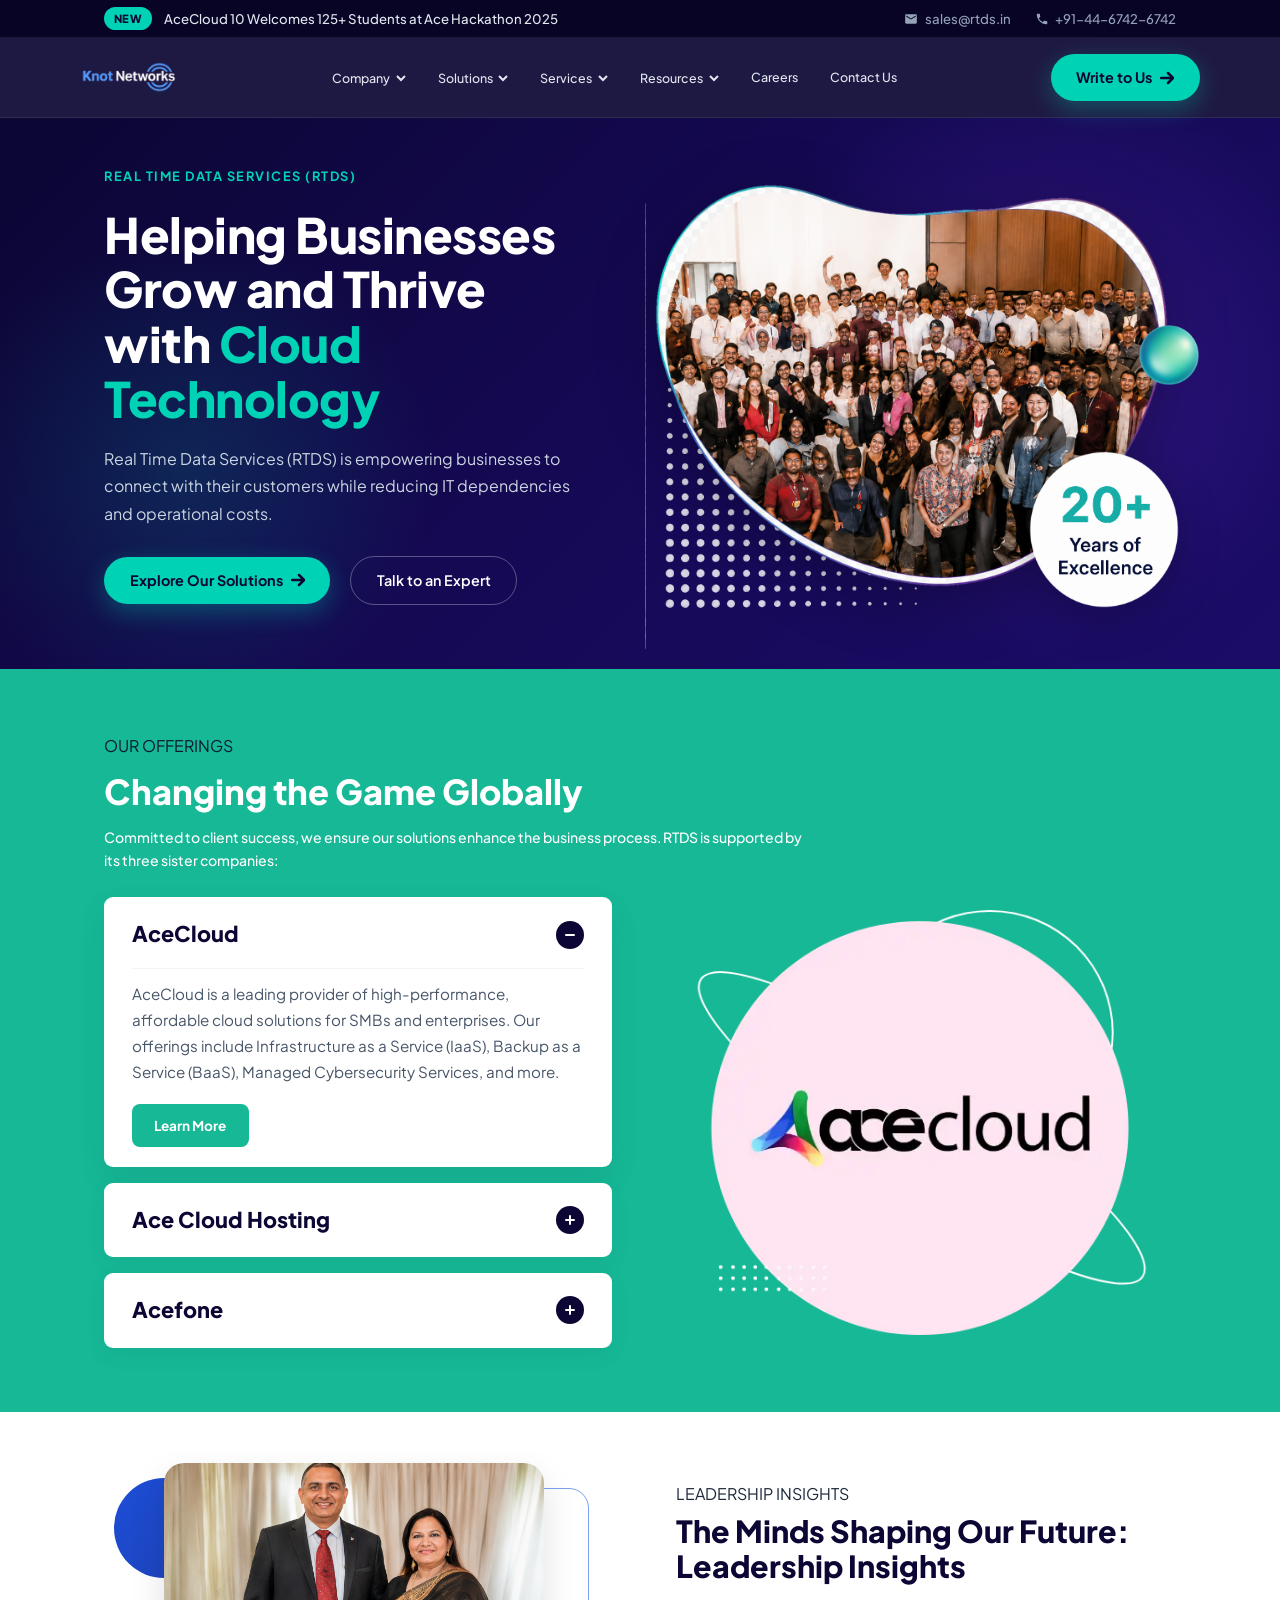
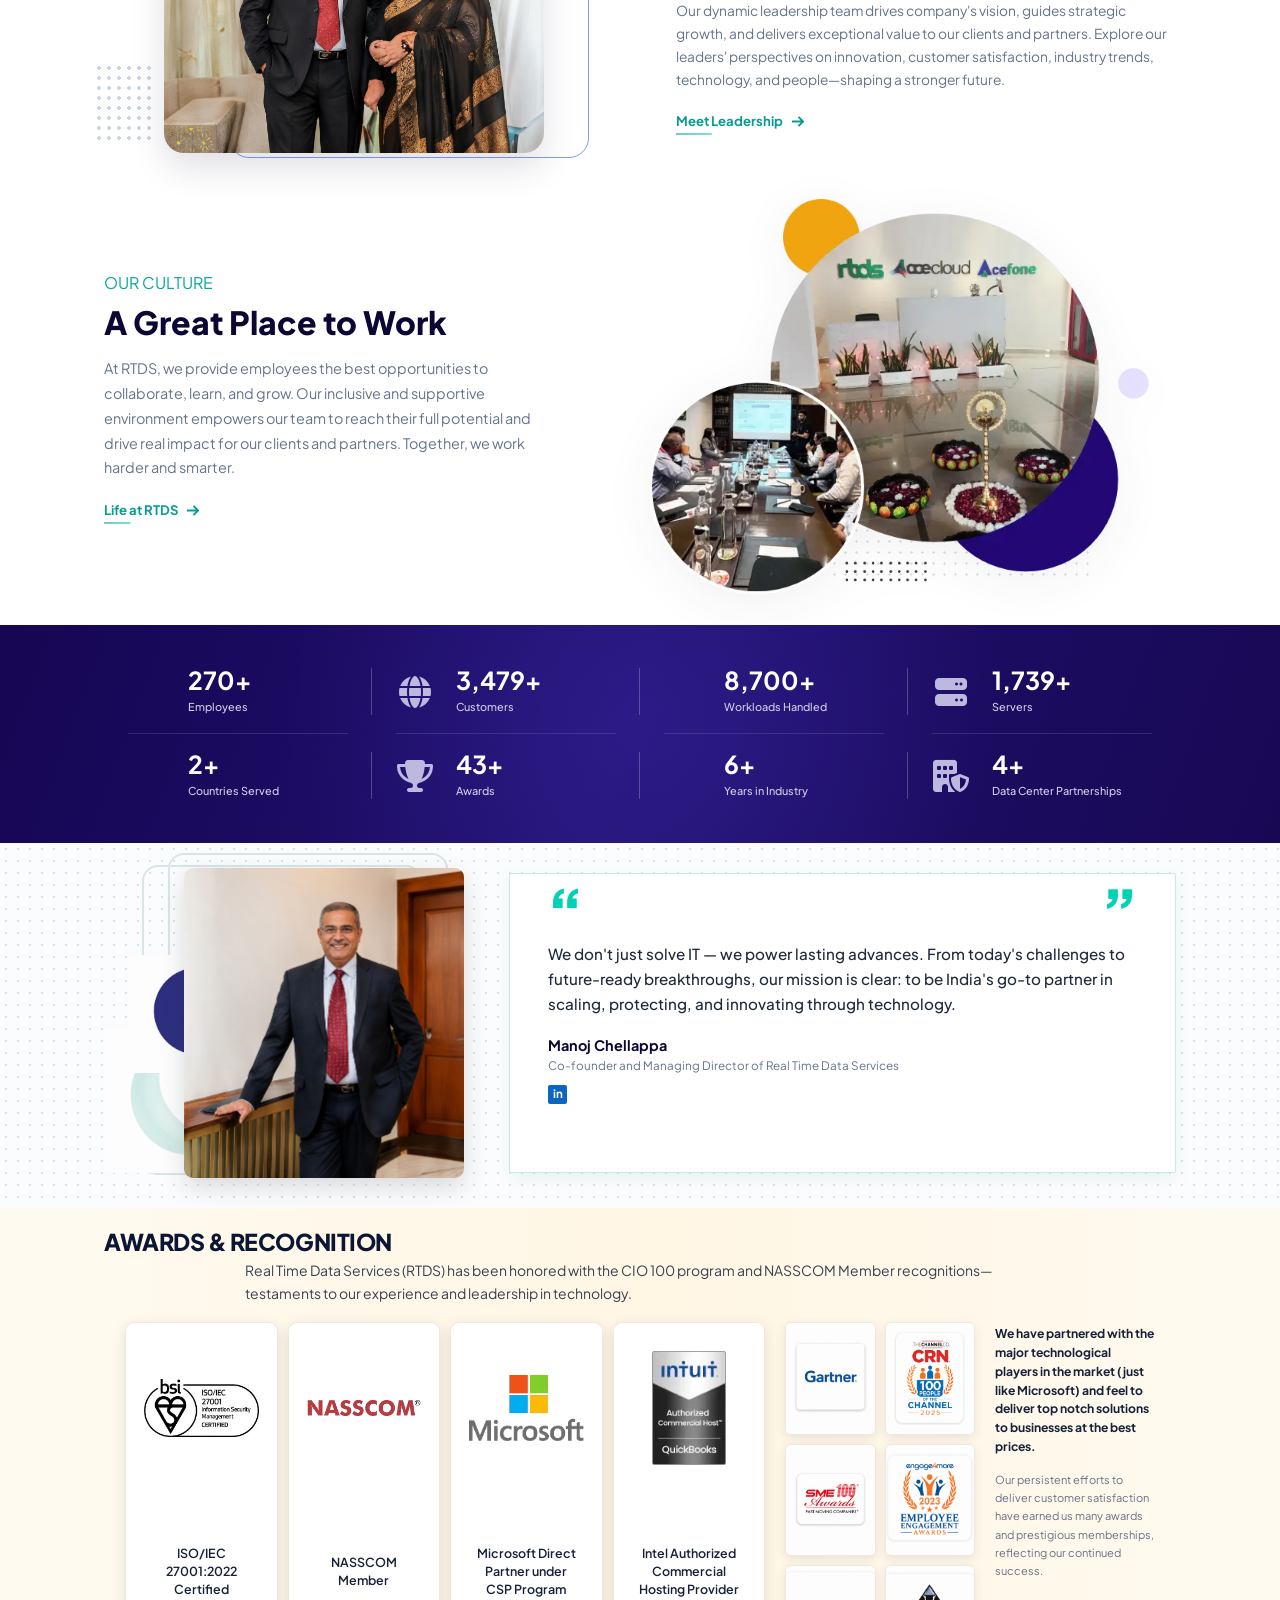
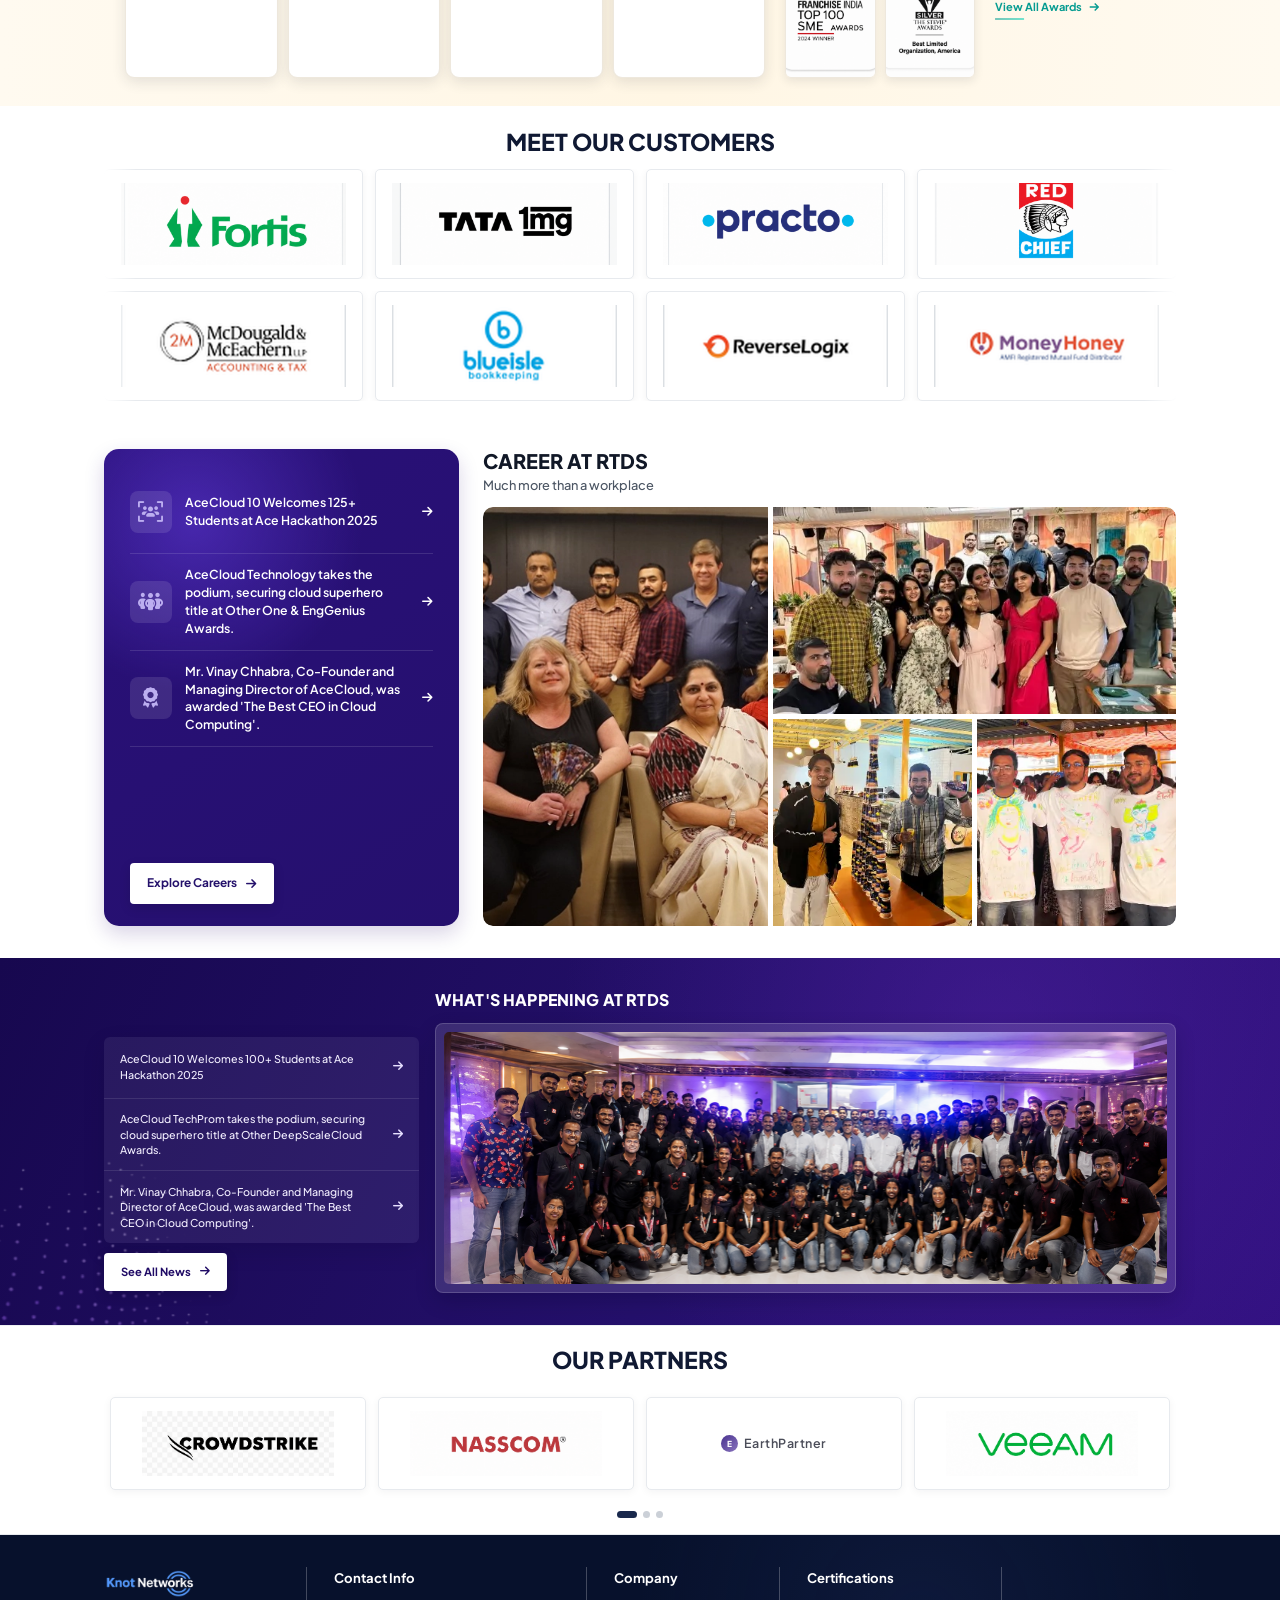
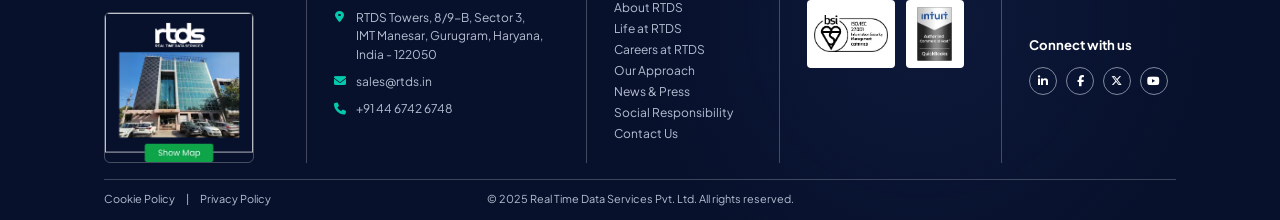
==== index.html @ 56984a6c "changes" ====
<!DOCTYPE html>
<html lang="en">

<head>
  <meta charset="UTF-8">
  <meta name="viewport" content="width=device-width, initial-scale=1.0">
  <title>Real Time Data Services (RTDS) - Cloud Solutions & Data Center Services</title>
  <meta name="description"
    content="Real Time Data Services (RTDS) is empowering businesses to connect with their customers while reducing IT dependencies and operational costs.">
  <link rel="stylesheet" href="https://cdnjs.cloudflare.com/ajax/libs/font-awesome/6.7.2/css/all.min.css">
  <link rel="stylesheet" href="https://cdn-uicons.flaticon.com/3.0.0/uicons-regular-rounded/css/uicons-regular-rounded.css">
  <link rel="stylesheet" href="assets/css/style.css">
  <link rel="preconnect" href="https://fonts.googleapis.com">
  <link rel="preconnect" href="https://fonts.gstatic.com" crossorigin>
</head>

<body>

  <!-- ==========================================
       1. ANNOUNCEMENT TOP BAR
       ========================================== -->
  <div class="top-bar">
    <div class="container top-bar-inner">
      <div class="announcement-left">
        <span class="badge-new">NEW</span>
        <span class="announcement-text">AceCloud 10 Welcomes 125+ Students at Ace Hackathon 2025</span>
      </div>
      <div class="top-bar-contact">
        <a href="mailto:sales@rtds.in" class="contact-link">
          <svg viewBox="0 0 24 24">
            <path
              d="M20 4H4c-1.1 0-1.99.9-1.99 2L2 18c0 1.1.9 2 2 2h16c1.1 0 2-.9 2-2V6c0-1.1-.9-2-2-2zm0 4l-8 5-8-5V6l8 5 8-5v2z" />
          </svg>
          sales@rtds.in
        </a>
        <a href="tel:+914467426742" class="contact-link">
          <svg viewBox="0 0 24 24">
            <path
              d="M6.62 10.79c1.44 2.83 3.76 5.14 6.59 6.59l2.2-2.2c.27-.27.67-.36 1.02-.24 1.12.37 2.33.57 3.57.57.55 0 1 .45 1 1V20c0 .55-.45 1-1 1-9.39 0-17-7.61-17-17 0-.55.45-1 1-1h3.5c.55 0 1 .45 1 1 0 1.25.2 2.45.57 3.57.11.35.03.74-.25 1.02l-2.2 2.2z" />
          </svg>
          +91-44-6742-6742
        </a>
      </div>
    </div>
  </div>

  <!-- ==========================================
       2. MAIN HEADER & NAVIGATION
       ========================================== -->
  <header class="main-header">
    <div class="container navbar">
      <a href="#" class="brand-logo">
        <img src="assets/img/logo.webp" alt="Knot Networks Logo" width="180">
      </a>

      <nav class="nav-menu" id="navMenu">
        <div class="nav-item has-dropdown">
          <button class="nav-link dropdown-trigger" type="button" aria-expanded="false">
            Company <svg class="chevron-icon" viewBox="0 0 10 6"><path d="M1 1l4 4 4-4" /></svg>
          </button>
          <div class="nav-dropdown">
            <a href="#company"><i class="fa-regular fa-building"></i><span><b>About RTDS</b><small>Our story, vision and global presence</small></span></a>
            <a href="#company"><i class="fa-solid fa-user-group"></i><span><b>Leadership</b><small>Meet the minds shaping our future</small></span></a>
            <a href="#careers"><i class="fa-solid fa-briefcase"></i><span><b>Life &amp; Careers</b><small>Grow with our people-first culture</small></span></a>
          </div>
        </div>
        <div class="nav-item has-dropdown">
          <button class="nav-link dropdown-trigger" type="button" aria-expanded="false">
            Solutions <svg class="chevron-icon" viewBox="0 0 10 6"><path d="M1 1l4 4 4-4" /></svg>
          </button>
          <div class="nav-dropdown">
            <a href="#solutions"><i class="fa-solid fa-cloud"></i><span><b>AceCloud</b><small>Secure, scalable cloud infrastructure</small></span></a>
            <a href="#solutions"><i class="fa-solid fa-server"></i><span><b>Ace Cloud Hosting</b><small>Managed application and desktop hosting</small></span></a>
            <a href="#solutions"><i class="fa-solid fa-phone-volume"></i><span><b>Acefone</b><small>Modern cloud communication solutions</small></span></a>
          </div>
        </div>
        <div class="nav-item has-dropdown">
          <button class="nav-link dropdown-trigger" type="button" aria-expanded="false">
            Services <svg class="chevron-icon" viewBox="0 0 10 6"><path d="M1 1l4 4 4-4" /></svg>
          </button>
          <div class="nav-dropdown">
            <a href="#solutions"><i class="fa-solid fa-database"></i><span><b>Data Center Services</b><small>Reliable infrastructure and operations</small></span></a>
            <a href="#solutions"><i class="fa-solid fa-shield-halved"></i><span><b>Cybersecurity</b><small>Protection for workloads and data</small></span></a>
            <a href="#solutions"><i class="fa-solid fa-headset"></i><span><b>Managed IT Services</b><small>Expert support for business continuity</small></span></a>
          </div>
        </div>
        <div class="nav-item has-dropdown">
          <button class="nav-link dropdown-trigger" type="button" aria-expanded="false">
            Resources <svg class="chevron-icon" viewBox="0 0 10 6"><path d="M1 1l4 4 4-4" /></svg>
          </button>
          <div class="nav-dropdown">
            <a href="#resources"><i class="fa-regular fa-newspaper"></i><span><b>News &amp; Insights</b><small>Latest company and industry updates</small></span></a>
            <a href="#resources"><i class="fa-regular fa-file-lines"></i><span><b>Case Studies</b><small>Real customer transformation stories</small></span></a>
            <a href="#resources"><i class="fa-solid fa-award"></i><span><b>Awards</b><small>Our recognitions and achievements</small></span></a>
          </div>
        </div>
        <a href="#careers" class="nav-link">Careers</a>
        <a href="#contact" class="nav-link">Contact Us</a>
      </nav>

      <div class="nav-actions">
        <a href="#contact" class="btn-primary">
          Write to Us
          <svg class="btn-arrow" viewBox="0 0 14 14">
            <path d="M1 7h12M8 2l5 5-5 5" />
          </svg>
        </a>
      </div>

      <div class="mobile-toggle" id="mobileToggle">
        <span></span>
        <span></span>
        <span></span>
      </div>
    </div>
  </header>

  <!-- ==========================================
       3. HERO SECTION
       ========================================== -->
  <section class="hero-section">
    <div class="container hero-grid">
      <div class="hero-content">
        <span class="hero-tag">REAL TIME DATA SERVICES (RTDS)</span>
        <h1 class="hero-title">Helping Businesses Grow and Thrive with <span>Cloud Technology</span></h1>
        <p class="hero-description">
          Real Time Data Services (RTDS) is empowering businesses to connect with their customers while reducing IT
          dependencies and operational costs.
        </p>
        <div class="hero-actions">
          <a href="#solutions" class="btn-primary">
            Explore Our Solutions
            <svg class="btn-arrow" viewBox="0 0 14 14">
              <path d="M1 7h12M8 2l5 5-5 5" />
            </svg>
          </a>
          <a href="#contact" class="btn-outline">Talk to an Expert</a>
        </div>
      </div>

      <div class="hero-visual-wrapper">
        <div class="hero-image-container">
          <img src="assets/img/hero-section/background-shape.png" alt="Background Shape" class="hero-bg-shape">
          <img src="assets/img/hero-section/happy-people.png" alt="RTDS Team" class="hero-people-img">
          <img src="assets/img/hero-section/twenty-years.png" alt="20+ Years of Excellence" class="hero-badge-img">
          <img src="assets/img/hero-section/blue-dot.png" alt="Glowing Sphere" class="hero-dot-img">
        </div>
      </div>
    </div>
  </section>

  <!-- ==========================================
       4. OUR OFFERINGS SECTION (CHANGING THE GAME GLOBALLY)
       ========================================== -->
  <section class="offerings-section" id="solutions">
    <div class="container">
      <div class="section-header-center">
        <span class="section-subtitle offerings-kicker">OUR OFFERINGS</span>
        <h2 class="section-title-light">Changing the Game Globally</h2>
        <p class="section-desc-light">
          Committed to client success, we ensure our solutions enhance the business process. RTDS is supported by its
          three sister companies:
        </p>
      </div>

      <div class="offerings-grid">
        <!-- Accordion Controls -->
        <div class="accordion-list">
          <!-- Item 1: AceCloud -->
          <div class="accordion-card active" data-img="assets/img/chaning/acecloud-logo.webp">
            <div class="accordion-header">
              <h3 class="accordion-title">AceCloud</h3>
              <div class="accordion-toggle-btn"></div>
            </div>
            <div class="accordion-body">
              <p>
                AceCloud is a leading provider of high-performance, affordable cloud solutions for SMBs and enterprises.
                Our offerings include Infrastructure as a Service (IaaS), Backup as a Service (BaaS), Managed
                Cybersecurity Services, and more.
              </p>
              <a href="#" class="btn-learn-more">Learn More</a>
            </div>
          </div>

          <!-- Item 2: Ace Cloud Hosting -->
          <div class="accordion-card" data-img="assets/img/chaning/ace-cloud-hosting-logo.png">
            <div class="accordion-header">
              <h3 class="accordion-title">Ace Cloud Hosting</h3>
              <div class="accordion-toggle-btn"></div>
            </div>
            <div class="accordion-body">
              <p>
                Comprehensive application hosting, QuickBooks desktop cloud solutions, and enterprise virtual desktop
                infrastructure for seamless remote workspace access anywhere.
              </p>
              <a href="#" class="btn-learn-more">Learn More</a>
            </div>
          </div>

          <!-- Item 3: Acefone -->
          <div class="accordion-card" data-img="assets/img/chaning/acefone-logo.svg">
            <div class="accordion-header">
              <h3 class="accordion-title">Acefone</h3>
              <div class="accordion-toggle-btn"></div>
            </div>
            <div class="accordion-body">
              <p>
                Acefone is a premier provider of cloud telephony services worldwide, offering solutions like VoIP phone
                systems, toll-free numbers, and contact center solutions. With over 100 advanced features, Acefone's
                cloud telephony solutions enhance customer satisfaction and streamline business communications.
              </p>
              <a href="#" class="btn-learn-more">Learn More</a>
            </div>
          </div>
        </div>

        <!-- Right Visual Container with Changing Logo -->
        <div class="offerings-visual-wrapper">
          <div class="offerings-visual-circle">
            <img id="changingLogoImg" src="assets/img/chaning/acecloud-logo.webp" alt="Changing Offering Logo"
              class="active-tab-logo">
          </div>
        </div>
      </div>
    </div>
  </section>

  <!-- ==========================================
       5. LEADERSHIP & CULTURE SECTIONS
       ========================================== -->
  <section class="leadership-culture-section" id="company">
    <div class="container">
      <!-- Leadership Block -->
      <div class="flex-row-block">
        <div class="visual-frame">
          <div class="leadership-visual-frame">
            <div class="lead-dot-matrix"></div>
            <div class="lead-blue-bg"></div>
            <div class="lead-border-frame"></div>
            <img src="assets/img/leadership/01.png" alt="RTDS Leadership Team" class="leadership-main-img">
          </div>
        </div>
        <div class="block-text">
          <span class="section-subtitle">LEADERSHIP INSIGHTS</span>
          <h2 class="block-title">The Minds Shaping Our Future: Leadership Insights</h2>
          <p class="block-desc">
            Our dynamic leadership team drives company's vision, guides strategic growth, and delivers exceptional value
            to our clients and partners. Explore our leaders' perspectives on innovation, customer satisfaction,
            industry trends, technology, and people—shaping a stronger future.
          </p>
          <a href="#" class="know-more-link">
            Meet Leadership
            <svg width="14" height="14" viewBox="0 0 14 14" fill="none" stroke="currentColor" stroke-width="2">
              <path d="M1 7h12M8 2l5 5-5 5" />
            </svg>
          </a>
        </div>
      </div>

      <!-- Culture Block -->
      <div class="flex-row-block reverse">
        <div class="block-text">
          <span class="section-subtitle">OUR CULTURE</span>
          <h2 class="block-title">A Great Place to Work</h2>
          <p class="block-desc">
            At RTDS, we provide employees the best opportunities to collaborate, learn, and grow. Our inclusive and
            supportive environment empowers our team to reach their full potential and drive real impact for our clients
            and partners. Together, we work harder and smarter.
          </p>
          <a href="#" class="know-more-link">
            Life at RTDS
            <svg width="14" height="14" viewBox="0 0 14 14" fill="none" stroke="currentColor" stroke-width="2">
              <path d="M1 7h12M8 2l5 5-5 5" />
            </svg>
          </a>
        </div>
        <div class="visual-frame">
          <div class="culture-visual-frame">
            <div class="culture-dot-matrix"></div>
            <img class="culture-composite" src="assets/img/leadership/rtds-is-a-great-place-to-work.webp"
              alt="RTDS meeting room and welcoming office decorated for a celebration">
          </div>
        </div>
      </div>
    </div>
  </section>

  <!-- ==========================================
       6. METRICS & IMPACT STATS GRID
       ========================================== -->
  <section class="metrics-section">
    <div class="container">
      <div class="metrics-grid">
        <!-- 1 -->
        <div class="metric-card">
          <div class="metric-icon-box" aria-hidden="true">
            <i class="fi fi-rr-employees"></i>
          </div>
          <div>
            <div class="metric-number" data-target="600" data-suffix="+">600+</div>
            <div class="metric-label">Employees</div>
          </div>
        </div>

        <!-- 2 -->
        <div class="metric-card">
          <div class="metric-icon-box" aria-hidden="true">
            <i class="fa-solid fa-globe"></i>
          </div>
          <div>
            <div class="metric-number" data-target="8000" data-suffix="+">8000+</div>
            <div class="metric-label">Customers</div>
          </div>
        </div>

        <!-- 3 -->
        <div class="metric-card">
          <div class="metric-icon-box" aria-hidden="true">
            <i class="fi fi-rr-workflow-alt"></i>
          </div>
          <div>
            <div class="metric-number" data-target="20000" data-suffix="+">20,000+</div>
            <div class="metric-label">Workloads Handled</div>
          </div>
        </div>

        <!-- 4 -->
        <div class="metric-card">
          <div class="metric-icon-box" aria-hidden="true">
            <i class="fa-solid fa-server"></i>
          </div>
          <div>
            <div class="metric-number" data-target="4000" data-suffix="+">4000+</div>
            <div class="metric-label">Servers</div>
          </div>
        </div>

        <!-- 5 -->
        <div class="metric-card">
          <div class="metric-icon-box" aria-hidden="true">
            <i class="fi fi-rr-world"></i>
          </div>
          <div>
            <div class="metric-number" data-target="6" data-suffix="+">6+</div>
            <div class="metric-label">Countries Served</div>
          </div>
        </div>

        <!-- 6 -->
        <div class="metric-card">
          <div class="metric-icon-box" aria-hidden="true">
            <i class="fa-solid fa-trophy"></i>
          </div>
          <div>
            <div class="metric-number" data-target="100" data-suffix="+">100+</div>
            <div class="metric-label">Awards</div>
          </div>
        </div>

        <!-- 7 -->
        <div class="metric-card">
          <div class="metric-icon-box" aria-hidden="true">
            <i class="fi fi-rr-calendar-clock"></i>
          </div>
          <div>
            <div class="metric-number" data-target="15" data-suffix="+">15+</div>
            <div class="metric-label">Years in Industry</div>
          </div>
        </div>

        <!-- 8 -->
        <div class="metric-card">
          <div class="metric-icon-box" aria-hidden="true">
            <i class="fa-solid fa-building-shield"></i>
          </div>
          <div>
            <div class="metric-number" data-target="10" data-suffix="+">10+</div>
            <div class="metric-label">Data Center Partnerships</div>
          </div>
        </div>
      </div>
    </div>
  </section>

  <!-- ==========================================
       7. EXECUTIVE TESTIMONIAL SECTION
       ========================================== -->
  <section class="testimonial-section">
    <div class="container testimonial-grid">
      <div class="testimonial-portrait">
        <span class="portrait-outline portrait-outline-one" aria-hidden="true"></span>
        <span class="portrait-outline portrait-outline-two" aria-hidden="true"></span>
        <img class="portrait-decor portrait-decor-mint" src="assets/img/awards/decor-mint-crescent.png" alt="">
        <img class="portrait-decor portrait-decor-indigo" src="assets/img/awards/decor-indigo-semicircle.png" alt="">
        <img class="executive-photo" src="assets/img/awards/manoj-chellappa-executive.png"
          alt="Manoj Chellappa, Co-Founder and Managing Director" width="520" height="650">
      </div>

      <div class="quote-card">
        <div class="quote-mark quote-mark-close" aria-hidden="true">&rdquo;</div>
        <div class="quote-mark" aria-hidden="true">&ldquo;</div>
        <p class="quote-text">
          We don't just solve IT — we power lasting advances. From today's challenges to future-ready breakthroughs, our
          mission is clear: to be India's go-to partner in scaling, protecting, and innovating through technology.
        </p>
        <div class="author-info">
          <div>
            <div class="author-name">Manoj Chellappa</div>
            <div class="author-title">Co-founder and Managing Director of Real Time Data Services</div>
          </div>
          <a href="#" class="linkedin-badge" aria-label="LinkedIn Profile">in</a>
        </div>
      </div>
    </div>
  </section>

  <!-- ==========================================
       8. AWARDS & RECOGNITIONS SECTION
       ========================================== -->
  <section class="awards-section">
    <div class="container">
      <div class="section-header-center">
        <h2 class="awards-heading">AWARDS &amp; RECOGNITION</h2>
        <p class="section-desc" style="margin:0 auto;">
          Real Time Data Services (RTDS) has been honored with the CIO 100 program and NASSCOM Member
          recognitions—testaments to our experience and leadership in technology.
        </p>
      </div>

      <div class="awards-layout">
        <div class="awards-cards-grid">
          <!-- 1 -->
          <div class="award-card">
            <img src="assets/img/awards/iso-27001-certified.webp" alt="ISO/IEC 27001:2022 Certified">
            <p class="award-card-caption">ISO/IEC<br>27001:2022<br>Certified</p>
          </div>
          <!-- 2 -->
          <div class="award-card">
            <img src="assets/img/awards/nasscom-member.webp" alt="NASSCOM Member">
            <p class="award-card-caption">NASSCOM<br>Member</p>
          </div>
          <!-- 3 -->
          <div class="award-card">
            <img src="assets/img/awards/microsoft-csp-partner.webp" alt="Microsoft Direct Partner under CSP Program">
            <p class="award-card-caption">Microsoft Direct<br>Partner under<br>CSP Program</p>
          </div>
          <!-- 4 -->
          <div class="award-card">
            <img src="assets/img/awards/intel-titanium-partner.webp"
              alt="Intel Authorized Commercial Hosting Provider">
            <p class="award-card-caption">Intel Authorized<br>Commercial<br>Hosting Provider</p>
          </div>
        </div>

        <div class="award-recognition-stack" aria-label="Additional awards and recognitions">
          <img src="assets/img/awards/gartner-recognition.png" alt="Gartner recognition">
          <img src="assets/img/awards/crn-channel-award-2025.png" alt="CRN 100 People of the Channel 2025">
          <img src="assets/img/awards/sme100-fast-moving-award.png" alt="SME 100 Fast Moving Companies Award">
          <img src="assets/img/awards/employee-engagement-award-2023.png" alt="Employee Engagement Award 2023">
          <img src="assets/img/awards/franchise-india-top100-sme-2024.png" alt="Franchise India Top 100 SME Award 2024">
          <img src="assets/img/awards/silver-stevie-award.png" alt="Silver Stevie Award">
        </div>

        <div class="awards-sidebar">
          <p class="awards-sidebar-title">
            We have partnered with the major technological players in the market (just like Microsoft) and feel to
            deliver top notch solutions to businesses at the best prices.
          </p>
          <p class="awards-sidebar-copy">
            Our persistent efforts to deliver customer satisfaction have earned us many awards and prestigious
            memberships, reflecting our continued success.
          </p>
          <a href="#" class="know-more-link">
            View All Awards
            <svg width="14" height="14" viewBox="0 0 14 14" fill="none" stroke="currentColor" stroke-width="2">
              <path d="M1 7h12M8 2l5 5-5 5" />
            </svg>
          </a>
        </div>
      </div>
    </div>
  </section>

  <!-- ==========================================
       9. MEET OUR CUSTOMERS LOGO GRID
       ========================================== -->
  <section class="customers-section">
    <div class="container customers-container">
      <h2 class="customers-heading">MEET OUR CUSTOMERS</h2>

      <div class="customers-grid" data-customers-grid>
        <div class="customer-logo-card"><img src="assets/img/our-meet/fortis.png" alt="Fortis"></div>
        <div class="customer-logo-card"><img src="assets/img/our-meet/tata-1mg.png" alt="Tata 1mg"></div>
        <div class="customer-logo-card"><img src="assets/img/our-meet/practo.png" alt="Practo"></div>
        <div class="customer-logo-card"><img src="assets/img/our-meet/red-chief.png" alt="Red Chief"></div>
        <div class="customer-logo-card"><img src="assets/img/our-meet/godrej.png" alt="Godrej"></div>
        <div class="customer-logo-card"><img src="assets/img/our-meet/casio.png" alt="Casio"></div>
        <div class="customer-logo-card"><img src="assets/img/our-meet/sap.png" alt="SAP"></div>
        <div class="customer-logo-card"><img src="assets/img/our-meet/cipla.png" alt="Cipla"></div>
        <div class="customer-logo-card"><img src="assets/img/our-meet/ola.png" alt="OLA"></div>
        <div class="customer-logo-card"><img src="assets/img/our-meet/01_Dr_Lal_PathLabs.png" alt="Dr Lal PathLabs"></div>
        <div class="customer-logo-card"><img src="assets/img/our-meet/02_BCG.png" alt="BCG"></div>
        <div class="customer-logo-card"><img src="assets/img/our-meet/03_CARS24.png" alt="CARS24"></div>
      </div>

      <div class="customers-pagination" aria-label="Customer logo pagination">
        <button class="customers-page-arrow" type="button" data-customer-prev aria-label="Previous customers">
          <i class="fa-solid fa-chevron-left" aria-hidden="true"></i>
        </button>
        <div class="customers-dots" data-customer-dots></div>
        <button class="customers-page-arrow" type="button" data-customer-next aria-label="Next customers">
          <i class="fa-solid fa-chevron-right" aria-hidden="true"></i>
        </button>
      </div>
    </div>
  </section>

  <!-- ==========================================
       10. CAREER AT RTDS SECTION
       ========================================== -->
  <section class="career-section" id="careers">
    <div class="container career-grid">
      <div class="career-dark-card">
        <div class="career-news-list">
          <a href="#" class="career-news-item">
            <span class="career-news-icon" aria-hidden="true"><i class="fa-solid fa-users-viewfinder"></i></span>
            <span>AceCloud 10 Welcomes 125+ Students at Ace Hackathon 2025</span>
            <i class="fa-solid fa-arrow-right career-news-arrow" aria-hidden="true"></i>
          </a>
          <a href="#" class="career-news-item">
            <span class="career-news-icon" aria-hidden="true"><i class="fa-solid fa-people-group"></i></span>
            <span>AceCloud Technology takes the podium, securing cloud superhero title at Other One &amp; EngGenius Awards.</span>
            <i class="fa-solid fa-arrow-right career-news-arrow" aria-hidden="true"></i>
          </a>
          <a href="#" class="career-news-item">
            <span class="career-news-icon" aria-hidden="true"><i class="fa-solid fa-award"></i></span>
            <span>Mr. Vinay Chhabra, Co-Founder and Managing Director of AceCloud, was awarded 'The Best CEO in Cloud Computing'.</span>
            <i class="fa-solid fa-arrow-right career-news-arrow" aria-hidden="true"></i>
          </a>
        </div>

        <a href="#" class="career-explore-btn">
          Explore Careers <i class="fa-solid fa-arrow-right" aria-hidden="true"></i>
        </a>
      </div>

      <div class="career-content">
        <div class="career-heading">
          <h2>CAREER AT RTDS</h2>
          <p>Much more than a workplace</p>
        </div>

        <div class="career-gallery">
          <figure class="career-photo career-photo-main">
            <img src="assets/img/career/career-leadership-team.webp" alt="RTDS leadership and team members">
          </figure>
          <figure class="career-photo career-photo-party">
            <img src="assets/img/career/career-team-party.webp" alt="RTDS team celebration">
          </figure>
          <figure class="career-photo career-photo-activity">
            <img src="assets/img/career/career-team-activity.webp" alt="RTDS team activity">
          </figure>
          <figure class="career-photo career-photo-celebration">
            <img src="assets/img/career/career-tshirt-celebration.webp" alt="RTDS team celebration in custom T-shirts">
          </figure>
        </div>
      </div>
    </div>
  </section>

  <!-- ==========================================
       11. WHAT'S HAPPENING AT RTDS
       ========================================== -->
  <section class="happening-section" id="resources">
    <img class="happening-dot-wave" src="assets/img/happing/purple-dot-wave.png" alt="" aria-hidden="true">
    <div class="container happening-grid">
      <div class="happening-news">
        <div class="happening-news-list">
          <a href="#" class="happening-news-item">
            <span>AceCloud 10 Welcomes 100+ Students at Ace Hackathon 2025</span>
            <i class="fa-solid fa-arrow-right" aria-hidden="true"></i>
          </a>
          <a href="#" class="happening-news-item">
            <span>AceCloud TechProm takes the podium, securing cloud superhero title at Other DeepScaleCloud Awards.</span>
            <i class="fa-solid fa-arrow-right" aria-hidden="true"></i>
          </a>
          <a href="#" class="happening-news-item">
            <span>Mr. Vinay Chhabra, Co-Founder and Managing Director of AceCloud, was awarded 'The Best CEO in Cloud Computing'.</span>
            <i class="fa-solid fa-arrow-right" aria-hidden="true"></i>
          </a>
        </div>

        <a href="#" class="happening-all-news">
          See All News <i class="fa-solid fa-arrow-right" aria-hidden="true"></i>
        </a>
      </div>

      <div class="happening-feature">
        <h2>WHAT'S HAPPENING AT RTDS</h2>
        <div class="happening-photo-frame">
          <img src="assets/img/happing/rtds-team-event.png" alt="RTDS team at a company event">
        </div>
      </div>
    </div>
  </section>

  <!-- ==========================================
       12. OUR PARTNERS SECTION
       ========================================== -->
  <section class="partners-section">
    <div class="container partners-container">
      <h2 class="partners-heading">OUR PARTNERS</h2>
      <div class="partners-slider" data-partners-slider aria-label="Our technology partners">
        <div class="partners-track">
          <div class="partner-logo">
            <img src="assets/img/our-partners/crowdstrike.png" alt="CrowdStrike">
          </div>
          <div class="partner-logo">
            <img src="assets/img/our-partners/nasscom.png" alt="NASSCOM">
          </div>
          <div class="partner-logo partner-earth" aria-label="EarthPartner">
            <span class="earth-partner-mark" aria-hidden="true">E</span>
            <span>EarthPartner</span>
          </div>
          <div class="partner-logo">
            <img src="assets/img/our-partners/veeam.png" alt="Veeam">
          </div>
          <div class="partner-logo">
            <img src="assets/img/our-partners/proofpoint.png" alt="Proofpoint">
          </div>
          <div class="partner-logo">
            <img src="assets/img/our-partners/aws.png" alt="Amazon Web Services">
          </div>
          <div class="partner-logo">
            <img src="assets/img/our-partners/microsoft.png" alt="Microsoft">
          </div>
          <div class="partner-logo">
            <img src="assets/img/our-partners/vmware.png" alt="VMware">
          </div>
          <div class="partner-logo">
            <img src="assets/img/our-partners/grant-thornton.png" alt="Grant Thornton">
          </div>
          <div class="partner-logo">
            <img src="assets/img/our-partners/intuit.png" alt="Intuit">
          </div>
          <div class="partner-logo">
            <img src="assets/img/our-partners/citrix.png" alt="Citrix">
          </div>
          <div class="partner-logo">
            <img src="assets/img/our-partners/nasscom.png" alt="NASSCOM">
          </div>
        </div>
      </div>
      <div class="partners-pagination" aria-label="Partner slider pagination"></div>
    </div>
  </section>

  <!-- ==========================================
       13. FOOTER
       ========================================== -->
  <footer class="main-footer" id="contact">
    <div class="container footer-container">
      <div class="footer-top-grid">
        <div class="footer-brand">
          <img class="footer-logo" src="assets/img/logo.webp" alt="Knot Networks Logo">
          <a href="#" class="footer-map-card" aria-label="View RTDS office on map">
            <img src="assets/img/footer.webp" alt="RTDS office building">
          </a>
        </div>

        <div class="footer-column footer-contact">
          <div class="footer-col-title">Contact Info</div>
          <p><i class="fa-solid fa-location-dot" aria-hidden="true"></i><span>RTDS Towers, 8/9-B, Sector 3,<br>IMT Manesar, Gurugram, Haryana,<br>India - 122050</span></p>
          <a href="mailto:sales@rtds.in"><i class="fa-solid fa-envelope" aria-hidden="true"></i>sales@rtds.in</a>
          <a href="tel:+914467426748"><i class="fa-solid fa-phone" aria-hidden="true"></i>+91 44 6742 6748</a>
        </div>

        <div class="footer-column">
          <div class="footer-col-title">Company</div>
          <div class="footer-links-list">
            <a href="#">About RTDS</a>
            <a href="#">Life at RTDS</a>
            <a href="#">Careers at RTDS</a>
            <a href="#">Our Approach</a>
            <a href="#">News &amp; Press</a>
            <a href="#">Social Responsibility</a>
            <a href="#">Contact Us</a>
          </div>
        </div>

        <div class="footer-column">
          <div class="footer-col-title">Certifications</div>
          <div class="footer-certifications">
            <div class="footer-cert-card">
              <img src="assets/img/awards/iso-27001-certified.webp" alt="ISO/IEC 27001 certified">
            </div>
            <div class="footer-cert-card footer-cert-intel">
              <img src="assets/img/awards/intel-titanium-partner.webp" alt="Intel Titanium Partner">
            </div>
          </div>
        </div>

        <div class="footer-column footer-social-column">
          <div class="footer-col-title">Connect with us</div>
          <div class="footer-socials">
            <a href="#" aria-label="LinkedIn"><i class="fa-brands fa-linkedin-in"></i></a>
            <a href="#" aria-label="Facebook"><i class="fa-brands fa-facebook-f"></i></a>
            <a href="#" aria-label="X"><i class="fa-brands fa-x-twitter"></i></a>
            <a href="#" aria-label="YouTube"><i class="fa-brands fa-youtube"></i></a>
          </div>
        </div>
      </div>

      <div class="footer-bottom-bar">
        <div class="footer-legal-links">
          <a href="#">Cookie Policy</a><span>|</span><a href="#">Privacy Policy</a>
        </div>
        <div>
          &copy; 2025 Real Time Data Services Pvt. Ltd. All rights reserved.
        </div>
      </div>
    </div>
  </footer>

  <script src="assets/js/main.js"></script>
</body>

</html>
---- assets/css/style.css ----
/* ==========================================================================
   RTDS (Real Time Data Services) - Master Style Sheet
   ========================================================================== */

@import url('https://fonts.googleapis.com/css2?family=Plus+Jakarta+Sans:ital,wght@0,300;0,400;0,500;0,600;0,700;0,800;1,400;1,600&display=swap');

/* --- CSS Variables & Design System Tokens --- */
:root {
  --font-main: 'Plus Jakarta Sans', -apple-system, BlinkMacSystemFont, 'Segoe UI', Roboto, sans-serif;
  
  /* Brand Colors */
  --color-dark-bg: #0B0633;
  --color-dark-gradient: linear-gradient(135deg, #0B0633 0%, #150954 50%, #1B0C68 100%);
  --color-header-bg: rgba(11, 6, 51, 0.92);
  
  --color-primary-cyan: #00D2B5;
  --color-primary-cyan-hover: #00F5D4;
  --color-cyan-glow: rgba(0, 210, 181, 0.25);
  
  --color-accent-blue: #0066FF;
  --color-accent-purple: #7C3AED;
  --color-accent-yellow: #F59E0B;
  --color-accent-green: #10B981;
  
  /* Neutral Colors */
  --color-light-bg: #F4F8FD;
  --color-light-blue-bg: #EBF3FB;
  --color-card-bg: #FFFFFF;
  --color-text-main: #1E293B;
  --color-text-muted: #64748B;
  --color-text-light: #94A3B8;
  --color-border: #E2E8F0;
  --color-border-dark: rgba(255, 255, 255, 0.12);

  /* Elevation / Shadows */
  --shadow-sm: 0 2px 8px rgba(11, 6, 51, 0.04);
  --shadow-md: 0 8px 24px rgba(11, 6, 51, 0.08);
  --shadow-lg: 0 16px 40px rgba(11, 6, 51, 0.12);
  --shadow-cyan: 0 8px 25px rgba(0, 210, 181, 0.3);

  /* Layout */
  --container-max-width: 1240px;
  --radius-sm: 8px;
  --radius-md: 16px;
  --radius-lg: 24px;
  --radius-pill: 9999px;
  --transition-fast: 0.2s cubic-bezier(0.4, 0, 0.2, 1);
  --transition-normal: 0.3s cubic-bezier(0.4, 0, 0.2, 1);
  --transition-slow: 0.5s cubic-bezier(0.4, 0, 0.2, 1);
}

/* Screenshot reference: executive quote + awards composition */
.testimonial-section {
  padding: 1.1rem 0 1.45rem;
  background-color: #fbfcfd;
  background-image: radial-gradient(circle, #d9e6e7 1px, transparent 1.15px);
  background-size: 11px 11px;
}

.testimonial-grid {
  max-width: 800px;
  min-height: 225px;
  padding-inline: 1rem;
  grid-template-columns: 310px minmax(0, 1fr);
  gap: 2.1rem;
}

.testimonial-portrait {
  width: 100%;
  height: 225px;
}

.executive-photo {
  width: 205px;
  height: 218px;
  border-radius: 7px;
  object-position: center 20%;
  box-shadow: 0 6px 18px rgba(30, 41, 59, 0.16);
}

.portrait-outline {
  width: 205px;
  height: 218px;
  border-width: 1px;
  border-radius: 12px;
}

.portrait-outline-one { right: 11px; top: -5px; }
.portrait-outline-two { right: 29px; top: 4px; }
.portrait-decor-mint { width: 112px; left: 3px; bottom: 6px; }
.portrait-decor-indigo { width: 90px; left: 22px; top: 66px; }

.quote-card {
  min-height: 205px;
  padding: 2.8rem 1.75rem 1.2rem;
  border: 1px solid #cce9e7;
  border-radius: 2px;
  box-shadow: 0 4px 15px rgba(15, 118, 110, 0.08);
}

.quote-mark {
  top: .05rem;
  left: 1.65rem;
  color: #09a99f;
  font-size: 3.4rem;
  line-height: 1;
}

.quote-mark-close { right: 1.65rem; left: auto; }

.quote-text {
  margin-bottom: .85rem;
  color: #182335;
  font-size: .72rem;
  font-weight: 500;
  line-height: 1.72;
}

.author-name { font-size: .72rem; }
.author-title { font-size: .58rem; }

.linkedin-badge {
  width: 16px;
  height: 16px;
  margin-top: .5rem;
  font-size: .56rem;
}

.awards-section {
  padding: 1.15rem 0 1.75rem;
  background: linear-gradient(90deg, #fffaf0 0%, #fff7e5 52%, #fffaf1 100%);
}

.awards-section > .container {
  max-width: 850px;
  padding-inline: 1rem;
}

.awards-heading {
  margin-bottom: .2rem;
  font-size: .94rem;
  letter-spacing: -.02em;
}

.awards-section .section-desc {
  max-width: 620px;
  color: #394150;
  font-size: .58rem;
  line-height: 1.45;
}

.awards-layout {
  grid-template-columns: minmax(0, 4fr) 132px 172px;
  gap: .9rem;
  margin-top: 1.1rem;
}

.awards-cards-grid { gap: .55rem; }

.award-card {
  min-width: 0;
  border-radius: 7px;
  box-shadow: 0 3px 11px rgba(30, 41, 59, 0.11);
}

.award-card img {
  min-height: 0;
  height: 192px;
  object-fit: cover;
}

.award-recognition-stack { gap: .45rem; }

.award-recognition-stack img {
  min-height: 0;
  border-radius: 5px;
}

.awards-sidebar { padding: .05rem 0; }

.awards-sidebar-title {
  margin-bottom: .8rem;
  font-size: .57rem;
  line-height: 1.55;
}

.awards-sidebar-copy {
  margin-bottom: .7rem;
  font-size: .54rem;
  line-height: 1.6;
}

.awards-sidebar .know-more-link {
  gap: .35rem;
  font-size: .54rem;
}

.awards-sidebar .know-more-link svg {
  width: 10px;
  height: 10px;
}

@media (max-width: 900px) {
  .testimonial-grid {
    grid-template-columns: 270px minmax(0, 1fr);
    gap: 1.5rem;
  }

  .awards-layout {
    grid-template-columns: minmax(0, 1fr) 135px;
  }

  .awards-sidebar {
    grid-column: 1 / -1;
    display: grid;
    grid-template-columns: 1fr 1fr auto;
    gap: 1rem;
    align-items: start;
  }
}

@media (max-width: 680px) {
  .testimonial-section { padding: 2rem 0; }

  .testimonial-grid {
    grid-template-columns: 1fr;
    gap: 1.2rem;
  }

  .testimonial-portrait {
    max-width: 290px;
    margin-inline: auto;
    transform: none;
  }

  .quote-card { min-height: 0; }
  .awards-section { padding: 2rem 0; }

  .awards-layout {
    grid-template-columns: 1fr;
    gap: 1rem;
  }

  .awards-cards-grid {
    grid-template-columns: repeat(2, 1fr);
  }

  .award-card img { height: auto; }

  .award-recognition-stack {
    grid-template-columns: repeat(3, 1fr);
    grid-template-rows: repeat(2, 100px);
  }

  .awards-sidebar {
    grid-column: auto;
    display: block;
  }

  .awards-sidebar-title,
  .awards-sidebar-copy {
    font-size: .72rem;
  }
}

/* --- Base & Reset Rules --- */
*, *::before, *::after {
  box-sizing: border-box;
  margin: 0;
  padding: 0;
}

html {
  font-size: 16px;
  scroll-behavior: smooth;
}

body {
  font-family: var(--font-main);
  background-color: #FFFFFF;
  color: var(--color-text-main);
  line-height: 1.6;
  overflow-x: hidden;
  -webkit-font-smoothing: antialiased;
}

a {
  color: inherit;
  text-decoration: none;
  transition: color var(--transition-fast);
}

ul, ol {
  list-style: none;
}

img, svg {
  max-width: 100%;
  height: auto;
  display: block;
}

button, input {
  font-family: inherit;
  border: none;
  outline: none;
  background: none;
}

/* --- Container Utility --- */
.container {
  width: 100%;
  max-width: var(--container-max-width);
  margin-left: auto;
  margin-right: auto;
  padding-left: 1.5rem;
  padding-right: 1.5rem;
}

/* ==========================================================================
   1. ANNOUNCEMENT TOP BAR
   ========================================================================== */
.top-bar {
  background: #080426;
  color: #CBD5E1;
  font-size: 0.825rem;
  padding: 0.5rem 0;
  border-bottom: 1px solid rgba(255, 255, 255, 0.08);
}

.top-bar-inner {
  display: flex;
  justify-content: space-between;
  align-items: center;
  flex-wrap: wrap;
  gap: 1rem;
}

.announcement-left {
  display: flex;
  align-items: center;
  gap: 0.75rem;
}

.badge-new {
  background: var(--color-primary-cyan);
  color: #0B0633;
  font-weight: 800;
  font-size: 0.7rem;
  padding: 0.15rem 0.6rem;
  border-radius: var(--radius-pill);
  text-transform: uppercase;
  letter-spacing: 0.5px;
}

.announcement-text {
  color: #E2E8F0;
  font-weight: 500;
}

.top-bar-contact {
  display: flex;
  align-items: center;
  gap: 1.5rem;
}

.contact-link {
  display: flex;
  align-items: center;
  gap: 0.4rem;
  color: #94A3B8;
  font-weight: 500;
}

.contact-link:hover {
  color: var(--color-primary-cyan);
}

.contact-link svg {
  width: 14px;
  height: 14px;
  fill: currentColor;
}

/* ==========================================================================
   2. MAIN HEADER & NAVBAR
   ========================================================================== */
.main-header {
  position: sticky;
  top: 0;
  z-index: 1000;
  background: var(--color-header-bg);
  backdrop-filter: blur(12px);
  -webkit-backdrop-filter: blur(12px);
  border-bottom: 1px solid rgba(255, 255, 255, 0.08);
  transition: all var(--transition-normal);
}

.navbar {
  display: flex;
  align-items: center;
  justify-content: space-between;
  padding: 1rem 0;
}

.brand-logo {
  display: flex;
  align-items: center;
}

.nav-menu {
  display: flex;
  align-items: center;
  gap: 2rem;
}

.nav-link {
  color: #E2E8F0;
  font-size: 0.95rem;
  font-weight: 500;
  display: flex;
  align-items: center;
  gap: 0.35rem;
  padding: 0.5rem 0;
  position: relative;
}

.nav-link:hover, .nav-link.active {
  color: var(--color-primary-cyan);
}

.chevron-icon {
  width: 10px;
  height: 10px;
  fill: none;
  stroke: currentColor;
  stroke-width: 2;
  transition: transform var(--transition-fast);
}

.nav-link:hover .chevron-icon {
  transform: translateY(2px);
}

/* Primary Button */
.btn-primary {
  display: inline-flex;
  align-items: center;
  gap: 0.5rem;
  background: var(--color-primary-cyan);
  color: #0B0633;
  font-weight: 700;
  font-size: 0.9rem;
  padding: 0.75rem 1.6rem;
  border-radius: var(--radius-pill);
  transition: all var(--transition-fast);
  cursor: pointer;
  box-shadow: var(--shadow-cyan);
}

.btn-primary:hover {
  background: var(--color-primary-cyan-hover);
  transform: translateY(-2px);
  box-shadow: 0 10px 30px rgba(0, 245, 212, 0.4);
}

.btn-arrow {
  width: 14px;
  height: 14px;
  fill: none;
  stroke: currentColor;
  stroke-width: 2.5;
  stroke-linecap: round;
  stroke-linejoin: round;
  transition: transform var(--transition-fast);
}

.btn-primary:hover .btn-arrow {
  transform: translateX(4px);
}

/* Secondary Button Outline */
.btn-outline {
  display: inline-flex;
  align-items: center;
  gap: 0.5rem;
  background: transparent;
  color: #FFFFFF;
  font-weight: 600;
  font-size: 0.9rem;
  padding: 0.75rem 1.6rem;
  border-radius: var(--radius-pill);
  border: 1.5px solid rgba(255, 255, 255, 0.3);
  transition: all var(--transition-fast);
  cursor: pointer;
}

.btn-outline:hover {
  border-color: var(--color-primary-cyan);
  color: var(--color-primary-cyan);
  background: rgba(0, 210, 181, 0.08);
}

/* Mobile Toggle */
.mobile-toggle {
  display: none;
  flex-direction: column;
  gap: 5px;
  cursor: pointer;
  padding: 0.5rem;
}

.mobile-toggle span {
  width: 24px;
  height: 2px;
  background: #FFFFFF;
  border-radius: 2px;
  transition: all var(--transition-fast);
}

/* ==========================================================================
   3. HERO SECTION
   ========================================================================== */
.hero-section {
  background: var(--color-dark-gradient);
  color: #FFFFFF;
  position: relative;
  padding: 4rem 0 6rem 0;
  overflow: hidden;
}

/* Background Ambient Glows */
.hero-section::before {
  content: '';
  position: absolute;
  top: -10%;
  right: -5%;
  width: 600px;
  height: 600px;
  background: radial-gradient(circle, rgba(124, 58, 237, 0.25) 0%, rgba(0,0,0,0) 70%);
  pointer-events: none;
}

.hero-section::after {
  content: '';
  position: absolute;
  bottom: -10%;
  left: -5%;
  width: 500px;
  height: 500px;
  background: radial-gradient(circle, rgba(0, 210, 181, 0.15) 0%, rgba(0,0,0,0) 70%);
  pointer-events: none;
}

.hero-grid {
  display: grid;
  grid-template-columns: 1.1fr 0.9fr;
  gap: 3rem;
  align-items: center;
  position: relative;
  z-index: 2;
}

.hero-tag {
  color: var(--color-primary-cyan);
  font-weight: 700;
  font-size: 0.8rem;
  letter-spacing: 1.5px;
  text-transform: uppercase;
  margin-bottom: 1.25rem;
  display: block;
}

.hero-title {
  font-size: 3.25rem;
  font-weight: 800;
  line-height: 1.15;
  margin-bottom: 1.5rem;
  letter-spacing: -0.5px;
}

.hero-title span {
  color: var(--color-primary-cyan);
}

.hero-description {
  font-size: 1.1rem;
  color: #CBD5E1;
  line-height: 1.7;
  margin-bottom: 2.25rem;
  max-width: 540px;
}

.hero-actions {
  display: flex;
  align-items: center;
  gap: 1.25rem;
  flex-wrap: wrap;
}

.hero-visual-wrapper {
  position: relative;
  display: flex;
  justify-content: center;
  align-items: center;
}

.hero-image-container {
  position: relative;
  width: 100%;
  max-width: 520px;
  display: flex;
  justify-content: center;
  align-items: center;
}

.hero-bg-shape {
  position: absolute;
  top: 5%;
  left: -25%;
  width: 110%;
  height: 110%;
  object-fit: contain;
  z-index: 1;
  opacity: 0.85;
  pointer-events: none;
}

.hero-people-img {
  width: 100%;
  height: auto;
  position: relative;
  z-index: 2;
  filter: drop-shadow(0 15px 30px rgba(0, 0, 0, 0.3));
  animation: floatAnim 6s ease-in-out infinite;
}

.hero-badge-img {
  position: absolute;
  bottom: -20px;
  right: -10px;
  width: 150px;
  height: auto;
  z-index: 3;
  filter: drop-shadow(0 10px 20px rgba(0, 0, 0, 0.25));
  animation: pulseBadge 3s ease-in-out infinite;
}

.hero-dot-img {
  position: absolute;
  top: 35%;
  right: -30px;
  width: 60px;
  height: auto;
  z-index: 3;
  animation: floatDot 4s ease-in-out infinite;
}

@keyframes floatAnim {
  0%, 100% { transform: translateY(0px); }
  50% { transform: translateY(-10px); }
}

@keyframes floatDot {
  0%, 100% { transform: translateY(0px) scale(1); }
  50% { transform: translateY(-8px) scale(1.08); }
}

@keyframes pulseBadge {
  0%, 100% { transform: scale(1); }
  50% { transform: scale(1.04); }
}

/* ==========================================================================
   4. OUR OFFERINGS SECTION
   ========================================================================== */
/* ==========================================================================
   4. OUR OFFERINGS SECTION (CHANGING THE GAME GLOBALLY)
   ========================================================================== */
.offerings-section {
  background: #16b896;
  padding: 5rem 0;
  position: relative;
  color: #FFFFFF;
}

.section-title-light {
  font-size: 2.5rem;
  font-weight: 800;
  color: #FFFFFF;
  text-align: center;
  margin-bottom: 0.75rem;
}

.section-desc-light {
  font-size: 1.05rem;
  color: rgba(255, 255, 255, 0.95);
  max-width: 700px;
  margin: 0 auto 3.5rem auto;
  text-align: center;
  line-height: 1.63;
  font-weight: 500;
}

.offerings-grid {
  display: grid;
  grid-template-columns: 1fr 1fr;
  gap: 4rem;
  align-items: center;
}

/* Accordion Component */
.accordion-list {
  display: flex;
  flex-direction: column;
  gap: 1rem;
}

.accordion-card {
  background: #FFFFFF;
  border-radius: var(--radius-md);
  padding: 1.25rem 1.75rem;
  box-shadow: 0 8px 24px rgba(0, 0, 0, 0.08);
  border: none;
  transition: all var(--transition-normal);
}

.accordion-header {
  display: flex;
  align-items: center;
  justify-content: space-between;
  cursor: pointer;
  user-select: none;
}

.accordion-title {
  font-size: 1.35rem;
  font-weight: 800;
  color: #0B0633;
}

.accordion-toggle-btn {
  width: 28px;
  height: 28px;
  border-radius: 50%;
  background: #0B0633;
  color: #FFFFFF;
  display: flex;
  align-items: center;
  justify-content: center;
  font-weight: 800;
  font-size: 1.1rem;
  transition: all var(--transition-fast);
  position: relative;
}

.accordion-toggle-btn::before {
  content: "";
  position: absolute;
  top: 50%;
  left: 50%;
  width: 10px;
  height: 2px;
  border-radius: 2px;
  background: currentColor;
  transform: translate(-50%, -50%);
}

.accordion-toggle-btn::after {
  content: "";
  position: absolute;
  top: 50%;
  left: 50%;
  width: 2px;
  height: 10px;
  border-radius: 2px;
  background: currentColor;
  transform: translate(-50%, -50%);
  transition: transform var(--transition-fast), opacity var(--transition-fast);
}

.accordion-card.active .accordion-toggle-btn::after {
  opacity: 0;
  transform: translate(-50%, -50%) scaleY(0);
}

.accordion-body {
  display: none;
  margin-top: 1rem;
  padding-top: 0.75rem;
  border-top: 1px solid #F1F5F9;
  font-size: 0.95rem;
  color: #475569;
  line-height: 1.7;
}

.accordion-card.active .accordion-body {
  display: block;
  animation: fadeIn 0.35s ease;
}

@keyframes fadeIn {
  from { opacity: 0; transform: translateY(-5px); }
  to { opacity: 1; transform: translateY(0); }
}

.btn-learn-more {
  display: inline-block;
  background: #16b896;
  color: #FFFFFF;
  font-weight: 700;
  font-size: 0.85rem;
  padding: 0.6rem 1.4rem;
  border-radius: 8px;
  margin-top: 1.25rem;
  transition: background var(--transition-fast);
  text-decoration: none;
}

.btn-learn-more:hover {
  background: #0e967a;
}

/* Right Visual Container */
.offerings-visual-wrapper {
  display: flex;
  justify-content: center;
  align-items: center;
  position: relative;
}

.offerings-visual-circle {
  width: auto;
  height: auto;
  border-radius: 50%;
  /* background: #DCF7F3; */
  position: relative;
  /* display: flex; */
  /* align-items: center; */
  /* justify-content: center; */
  /* padding: 3rem; */
  /* box-shadow: 0 15px 35px rgba(0, 0, 0, 0.1); */
}

.orbit-line {
  position: absolute;
  width: 460px;
  height: 460px;
  border-radius: 50%;
  border: 1.5px solid rgba(255, 255, 255, 0.7);
  top: -20px;
  left: -20px;
  pointer-events: none;
  transform: rotate(-15deg);
}

.dot-matrix {
  position: absolute;
  bottom: 40px;
  left: 25px;
  width: 60px;
  height: 40px;
  background-image: radial-gradient(circle, rgba(255, 255, 255, 0.8) 2px, transparent 2px);
  background-size: 10px 10px;
  pointer-events: none;
}

.active-tab-logo {
  width: 100%;
  height: 100%;
  object-fit: cover;
  transition: opacity 0.3s ease, transform 0.3s ease;
}

.active-tab-logo.changing {
  opacity: 0;
  transform: scale(0.92);
}

/* ==========================================================================
   5. LEADERSHIP & CULTURE SECTIONS
   ========================================================================== */
.leadership-culture-section {
  padding: 6rem 0;
  background: #FFFFFF;
}

.flex-row-block {
  display: grid;
  grid-template-columns: 1fr 1.1fr;
  gap: 4rem;
  align-items: center;
  margin-bottom: 6rem;
}

.flex-row-block.reverse {
  grid-template-columns: 1.1fr 1fr;
}

/* Visual Frame Base */
.visual-frame {
  position: relative;
  display: flex;
  justify-content: center;
}

/* Leadership Visual Frame Styling */
.leadership-visual-frame {
  position: relative;
  width: 100%;
  max-width: 480px;
  display: flex;
  justify-content: center;
  align-items: center;
}

.leadership-main-img {
  position: relative;
  z-index: 2;
  width: 380px;
  height: 290px;
  object-fit: cover;
  border-radius: 20px;
  box-shadow: 0 15px 35px rgba(11, 6, 51, 0.12);
}

.lead-blue-bg {
  position: absolute;
  top: 15px;
  left: 0px;
  width: 140px;
  /* height: 180px; */
  height: 100px;
  background: linear-gradient(135deg, #1d4ed8 0%, #1e40af 100%);
  border-radius: 60px 0 0 60px;
  z-index: 1;
}

.lead-border-frame {
  position: absolute;
  top: 25px;
  right: 5px;
  width: 360px;
  height: 270px;
  border: 1.5px solid #2563eb;
  border-radius: 20px;
  z-index: 1;
  opacity: 0.6;
}

.lead-dot-matrix {
  position: absolute;
  bottom: 10px;
  left: -20px;
  width: 60px;
  height: 80px;
  background-image: radial-gradient(circle, #cbd5e1 2px, transparent 2px);
  background-size: 10px 10px;
  z-index: 1;
}

/* Culture Visual Frame Styling */
.culture-visual-frame {
  position: relative;
  width: 100%;
  max-width: 500px;
  height: 360px;
  display: flex;
  align-items: center;
  justify-content: center;
}

.culture-img-big {
  width: 290px;
  height: 290px;
  border-radius: 50%;
  overflow: hidden;
  position: absolute;
  right: 10px;
  top: 30px;
  z-index: 3;
  box-shadow: 0 12px 30px rgba(0, 0, 0, 0.12);
}

.culture-img-big img {
  width: 100%;
  height: 100%;
  object-fit: cover;
}

.culture-img-small {
  width: 190px;
  height: 190px;
  border-radius: 50%;
  overflow: hidden;
  position: absolute;
  left: 20px;
  bottom: 20px;
  z-index: 4;
  border: 4px solid #FFFFFF;
  box-shadow: 0 12px 30px rgba(0, 0, 0, 0.15);
}

.culture-img-small img {
  width: 100%;
  height: 100%;
  object-fit: cover;
}

.culture-decor-yellow {
  position: absolute;
  top: 10px;
  left: 100px;
  width: 55px;
  height: 55px;
  z-index: 2;
}

.culture-decor-blue {
  position: absolute;
  bottom: -5px;
  right: 15px;
  width: 85px;
  height: 85px;
  z-index: 2;
}

.culture-decor-green {
  position: absolute;
  top: 140px;
  right: -10px;
  width: 40px;
  height: 40px;
  z-index: 2;
}

.culture-dot-matrix {
  position: absolute;
  bottom: 10px;
  left: 180px;
  width: 70px;
  height: 35px;
  background-image: radial-gradient(circle, #cbd5e1 2px, transparent 2px);
  background-size: 10px 10px;
  z-index: 1;
}

.block-text {
  padding: 1rem 0;
}

.block-title {
  font-size: 2.2rem;
  font-weight: 800;
  color: #0B0633;
  line-height: 1.25;
  margin-top: 0.5rem;
  margin-bottom: 1.25rem;
}

.block-desc {
  font-size: 1.05rem;
  color: var(--color-text-muted);
  line-height: 1.7;
  margin-bottom: 2rem;
}

/* ==========================================================================
   6. METRICS & IMPACT STATS GRID
   ========================================================================== */
.metrics-section {
  background:
    radial-gradient(circle at 50% 45%, rgba(55, 37, 158, 0.55), transparent 55%),
    linear-gradient(110deg, #160653 0%, #20106d 48%, #180854 100%);
  color: #FFFFFF;
  padding: 2.5rem 0;
  position: relative;
}

.metrics-grid {
  display: grid;
  grid-template-columns: repeat(4, 1fr);
  gap: 0;
}

.metric-card {
  min-height: 96px;
  padding: 1.15rem 2rem;
  display: flex;
  align-items: center;
  gap: 1.25rem;
  transition: all var(--transition-normal);
  position: relative;
}

.metric-card:not(:nth-child(4n))::after {
  content: "";
  position: absolute;
  top: 22%;
  right: 0;
  width: 1px;
  height: 56%;
  background: rgba(255, 255, 255, 0.23);
}

.metric-card:nth-child(-n+4)::before {
  content: "";
  position: absolute;
  left: 9%;
  bottom: 0;
  width: 82%;
  height: 1px;
  background: rgba(255, 255, 255, 0.12);
}

.metric-card:hover {
  background: rgba(255, 255, 255, 0.055);
}

.metric-icon-box {
  width: 42px;
  height: 42px;
  color: #bdb8df;
  display: flex;
  align-items: center;
  justify-content: center;
  flex-shrink: 0;
}

.metric-icon-box i {
  display: inline-flex;
  align-items: center;
  justify-content: center;
  font-size: 2rem;
  line-height: 1;
}

.metric-number {
  font-size: 1.65rem;
  font-weight: 700;
  color: #FFFFFF;
  line-height: 1;
  margin-bottom: 0.3rem;
}

.metric-label {
  font-size: 0.72rem;
  color: #d0cce8;
  font-weight: 500;
}

/* ==========================================================================
   7. EXECUTIVE TESTIMONIAL SECTION
   ========================================================================== */
.testimonial-section {
  padding: 6rem 0;
  background: #F8FAFC;
}

.testimonial-grid {
  display: grid;
  grid-template-columns: 0.8fr 1.2fr;
  gap: 3.5rem;
  align-items: center;
}

.quote-card {
  background: #FFFFFF;
  border-radius: var(--radius-lg);
  padding: 3rem;
  box-shadow: var(--shadow-md);
  border: 1px solid var(--color-border);
  position: relative;
}

.quote-mark {
  font-size: 4rem;
  font-weight: 800;
  color: var(--color-primary-cyan);
  line-height: 1;
  margin-bottom: 0.5rem;
}

.quote-text {
  font-size: 1.2rem;
  font-weight: 500;
  color: #1E293B;
  line-height: 1.7;
  margin-bottom: 2rem;
  font-style: italic;
}

.author-info {
  display: flex;
  justify-content: space-between;
  align-items: flex-end;
  border-top: 1px solid #F1F5F9;
  padding-top: 1.5rem;
}

.author-name {
  font-size: 1.15rem;
  font-weight: 700;
  color: #0B0633;
}

.author-title {
  font-size: 0.875rem;
  color: var(--color-text-muted);
}

.linkedin-badge {
  color: #0A66C2;
  font-weight: 700;
  font-size: 1.1rem;
}

/* ==========================================================================
   8. AWARDS & RECOGNITION SECTION
   ========================================================================== */
.awards-section {
  padding: 5rem 0;
  background: #FFFDF5;
}

.awards-layout {
  display: grid;
  grid-template-columns: 2.2fr 1fr;
  gap: 2.5rem;
}

.awards-cards-grid {
  display: grid;
  grid-template-columns: repeat(4, 1fr);
  gap: 1.25rem;
}

.award-card {
  background: #FFFFFF;
  border-radius: var(--radius-md);
  padding: 1.75rem 1rem;
  text-align: center;
  box-shadow: var(--shadow-sm);
  border: 1px solid #F1F5F9;
  display: flex;
  flex-direction: column;
  align-items: center;
  justify-content: center;
  gap: 0px;
  transition: transform var(--transition-fast);
}

.award-card:hover {
  transform: translateY(-4px);
  box-shadow: var(--shadow-md);
}

.award-icon-box {
  height: 60px;
  display: flex;
  align-items: center;
  justify-content: center;
}

.award-title {
  font-size: 0.875rem;
  font-weight: 700;
  color: #334155;
}

.awards-sidebar {
  background: #FFFFFF;
  border-radius: var(--radius-md);
  padding: 2rem;
  box-shadow: var(--shadow-sm);
  border: 1px solid #F1F5F9;
}

.awards-sidebar-title {
  font-size: 0.95rem;
  font-weight: 600;
  color: var(--color-text-muted);
  margin-bottom: 1rem;
  line-height: 1.6;
}

/* Screenshot-matched testimonial and awards composition */
.testimonial-section {
  padding: 2.2rem 0 3rem;
  background-color: #fbfcfd;
  background-image: radial-gradient(#d7e2e4 1.2px, transparent 1.2px);
  background-size: 12px 12px;
}

.testimonial-grid {
  grid-template-columns: 0.9fr 1.5fr;
  gap: 4rem;
  max-width: 960px;
}

.testimonial-portrait {
  position: relative;
  height: 280px;
  display: flex;
  align-items: center;
  justify-content: flex-end;
}

.executive-photo {
  position: relative;
  z-index: 4;
  width: 225px;
  height: 260px;
  object-fit: cover;
  object-position: center 18%;
  border-radius: 8px;
  box-shadow: 0 10px 28px rgba(30, 41, 59, 0.15);
}

.portrait-outline {
  position: absolute;
  z-index: 1;
  width: 225px;
  height: 255px;
  border: 2px solid #d9e6e7;
  border-radius: 15px;
}

.portrait-outline-one { right: 16px; top: 2px; }
.portrait-outline-two { right: 36px; top: 12px; }

.portrait-decor {
  position: absolute;
  z-index: 2;
  object-fit: contain;
}

.portrait-decor-mint { width: 130px; left: 12px; bottom: 4px; }
.portrait-decor-indigo { width: 105px; left: 30px; top: 80px; }

.quote-card {
  border-radius: 3px;
  padding: 3rem 2rem 2rem;
  box-shadow: 0 5px 20px rgba(15, 118, 110, 0.08);
  border-color: #cceeed;
}

.quote-mark {
  position: absolute;
  left: 2rem;
  top: 0.2rem;
  font-size: 3.7rem;
  margin: 0;
}

.quote-mark-close { left: auto; right: 2rem; }

.quote-text {
  font-size: 0.95rem;
  line-height: 1.65;
  margin-bottom: 1.25rem;
  font-style: normal;
}

.author-info {
  display: block;
  border: 0;
  padding: 0;
}

.author-name { font-size: 0.9rem; }
.author-title { font-size: 0.73rem; }

.linkedin-badge {
  display: inline-flex;
  align-items: center;
  justify-content: center;
  width: 21px;
  height: 21px;
  margin-top: 0.75rem;
  border-radius: 2px;
  background: #0a66c2;
  color: #fff;
  font-size: 0.72rem;
}

.awards-section {
  padding: 2rem 0 3rem;
  background: linear-gradient(90deg, #fffaf0 0%, #fff7e5 50%, #fffaf0 100%);
}

.awards-heading {
  color: #0b1634;
  font-size: 1.45rem;
  font-weight: 800;
  margin-bottom: 0.45rem;
}

.awards-layout {
  grid-template-columns: minmax(0, 3.1fr) minmax(170px, 1fr) minmax(190px, 1fr);
  gap: 1.5rem;
  align-items: stretch;
  margin-top: 2rem;
}

.awards-cards-grid { gap: 0.75rem; }

.award-card {
  padding: 0;
  border-radius: 8px;
  overflow: hidden;
  border-color: #eee8dd;
  box-shadow: 0 4px 14px rgba(30, 41, 59, 0.12);
}

.award-card img {
  display: block;
  width: 100%;
  height: 100%;
  min-height: 235px;
  object-fit: cover;
}

.award-recognition-stack {
  display: grid;
  grid-template-columns: repeat(2, 1fr);
  grid-template-rows: repeat(3, 1fr);
  gap: 0.65rem;
}

.award-recognition-stack img {
  width: 100%;
  height: 100%;
  min-height: 72px;
  object-fit: cover;
  border: 1px solid #eee8dd;
  border-radius: 7px;
  box-shadow: 0 3px 10px rgba(30, 41, 59, 0.1);
}

.awards-sidebar {
  padding: 0.25rem 0;
  background: transparent;
  border: 0;
  border-radius: 0;
  box-shadow: none;
}

.awards-sidebar-title {
  font-size: 0.82rem;
  font-weight: 700;
  color: #17213a;
  margin-bottom: 1.1rem;
  line-height: 1.55;
}

.awards-sidebar-copy {
  font-size: 0.76rem;
  line-height: 1.6;
  color: #687084;
  margin-bottom: 1.2rem;
}

/* ==========================================================================
   9. MEET OUR CUSTOMERS SECTION
   ========================================================================== */
.customers-section {
  padding: 5rem 0;
  background: #FFFFFF;
}

.customers-grid {
  display: grid;
  grid-template-columns: repeat(6, 1fr);
  gap: 1.25rem;
}

.customer-logo-card {
  background: #F8FAFC;
  border: 1px solid var(--color-border);
  border-radius: var(--radius-sm);
  padding: 1.5rem 1rem;
  display: flex;
  align-items: center;
  justify-content: center;
  font-weight: 800;
  font-size: 1.1rem;
  color: #334155;
  letter-spacing: 0.5px;
  transition: all var(--transition-fast);
}

.customer-logo-card:hover {
  background: #FFFFFF;
  border-color: var(--color-primary-cyan);
  box-shadow: var(--shadow-sm);
  /* transform: translateY(-1px); */
}

/* Screenshot-matched customer logo gallery */
.customers-section {
  padding: 1.25rem 0 1rem;
  background: #fff;
}

.customers-container {
  max-width: 1180px;
}

.customers-heading {
  margin-bottom: .85rem;
  color: #101933;
  font-size: 1.45rem;
  font-weight: 800;
  line-height: 1.2;
  text-align: center;
}

.customers-grid {
  grid-template-columns: repeat(6, minmax(0, 1fr));
  gap: .65rem;
}

.customer-logo-card {
  height: 104px;
  padding: .8rem 1rem;
  overflow: hidden;
  border: 1px solid #e7eaee;
  border-radius: 5px;
  background: #fff;
  box-shadow: 0 2px 8px rgba(15, 23, 42, .05);
}

.customer-logo-card img {
  width: 100%;
  height: 100%;
  object-fit: cover;
}

.customers-pagination {
  display: flex;
  align-items: center;
  justify-content: center;
  gap: .45rem;
  margin-top: .8rem;
}

.customers-dots {
  display: flex;
  gap: .35rem;
}

.customer-page-dot {
  width: 6px;
  height: 6px;
  padding: 0;
  border-radius: 50%;
  background: #cbd0d7;
  cursor: pointer;
}

.customer-page-dot.active {
  background: #19284c;
}

.customers-page-arrow {
  display: inline-flex;
  width: 27px;
  height: 27px;
  align-items: center;
  justify-content: center;
  border-radius: 7px;
  background: #ffad20;
  color: #fff;
  cursor: pointer;
  font-size: .65rem;
}

@media (max-width: 1024px) {
  .customers-grid { grid-template-columns: repeat(3, 1fr); }
}

@media (max-width: 600px) {
  .customers-grid { grid-template-columns: repeat(2, 1fr); }
  .customer-logo-card { height: 92px; }
}

/* ==========================================================================
   10. CAREER AT RTDS & WHAT'S HAPPENING SECTIONS
   ========================================================================== */
.career-section {
  padding: 5rem 0;
  background: #F4F8FD;
}

.career-grid {
  display: grid;
  grid-template-columns: 0.9fr 1.1fr;
  gap: 2rem;
}

.career-dark-card {
  background: var(--color-dark-bg);
  color: #FFFFFF;
  border-radius: var(--radius-lg);
  padding: 2.5rem;
  display: flex;
  flex-direction: column;
  justify-content: space-between;
}

.news-list {
  display: flex;
  flex-direction: column;
  gap: 1.25rem;
  margin: 2rem 0;
}

.news-item {
  display: flex;
  align-items: center;
  justify-content: space-between;
  padding-bottom: 1rem;
  border-bottom: 1px solid rgba(255, 255, 255, 0.1);
  color: #CBD5E1;
  font-size: 0.95rem;
  font-weight: 500;
  cursor: pointer;
  transition: color var(--transition-fast);
}

.news-item:hover {
  color: var(--color-primary-cyan);
}

.career-gallery {
  border-radius: var(--radius-lg);
  overflow: hidden;
  box-shadow: var(--shadow-md);
}

/* Screenshot-matched Career at RTDS panel */
.career-section {
  padding: 3rem 0;
  background: #fff;
}

.career-grid {
  grid-template-columns: minmax(300px, 0.78fr) minmax(0, 1.32fr);
  gap: 1.35rem;
  align-items: stretch;
}

.career-dark-card {
  min-height: 360px;
  padding: 1.4rem 1.6rem;
  border-radius: 15px;
  background:
    radial-gradient(circle at 25% 15%, rgba(92, 55, 210, 0.6), transparent 35%),
    linear-gradient(145deg, #291078 0%, #25106e 100%);
  box-shadow: 0 8px 20px rgba(42, 18, 117, 0.18);
}

.career-news-list {
  display: flex;
  flex-direction: column;
}

.career-news-item {
  display: grid;
  grid-template-columns: 42px 1fr 18px;
  gap: 0.85rem;
  align-items: center;
  min-height: 83px;
  padding: 0.75rem 0;
  color: #fff;
  border-bottom: 1px solid rgba(255, 255, 255, 0.12);
  font-size: 0.77rem;
  font-weight: 600;
  line-height: 1.45;
  transition: color var(--transition-fast), padding-left var(--transition-fast);
}

.career-news-item:hover {
  color: #8cf3df;
  padding-left: 0.25rem;
}

.career-news-icon {
  width: 42px;
  height: 42px;
  display: inline-flex;
  align-items: center;
  justify-content: center;
  border-radius: 8px;
  background: rgba(255, 255, 255, 0.11);
  color: #bcaef0;
  font-size: 1.25rem;
}

.career-news-arrow {
  font-size: 0.75rem;
  justify-self: end;
}

.career-explore-btn {
  align-self: flex-start;
  display: inline-flex;
  align-items: center;
  gap: 0.55rem;
  margin-top: 1.1rem;
  padding: 0.68rem 1.1rem;
  border-radius: 4px;
  background: #fff;
  color: #24116b;
  font-size: 0.74rem;
  font-weight: 700;
  box-shadow: 0 4px 12px rgba(0, 0, 0, 0.12);
}

.career-content {
  display: flex;
  min-width: 0;
  flex-direction: column;
}

.career-heading {
  margin: 0 0 0.7rem;
}

.career-heading h2 {
  color: #111827;
  font-size: 1.25rem;
  font-weight: 800;
  line-height: 1.15;
}

.career-heading p {
  margin-top: 0.2rem;
  color: #4b5563;
  font-size: 0.8rem;
  font-weight: 500;
}

.career-gallery {
  flex: 1;
  display: grid;
  grid-template-columns: 1.03fr 0.72fr 0.72fr;
  grid-template-rows: 1fr 1fr;
  gap: 5px;
  min-height: 310px;
  border-radius: 10px;
  box-shadow: none;
  background: #fff;
}

.career-photo {
  min-width: 0;
  min-height: 0;
  overflow: hidden;
}

.career-photo img {
  display: block;
  width: 100%;
  height: 100%;
  object-fit: cover;
  transition: transform 0.45s ease;
}

.career-photo:hover img {
  transform: scale(1.04);
}

.career-photo-main {
  grid-row: 1 / 3;
  border-radius: 9px 0 0 9px;
}

.career-photo-party {
  grid-column: 2 / 4;
  border-radius: 0 9px 0 0;
}

.career-photo-activity {
  grid-column: 2;
}

.career-photo-celebration {
  grid-column: 3;
  border-radius: 0 0 9px 0;
}

/* What's Happening Section */
.happening-section {
  position: relative;
  overflow: hidden;
  background:
    radial-gradient(circle at 78% 20%, rgba(77, 32, 159, 0.55), transparent 42%),
    linear-gradient(115deg, #17084f 0%, #24106b 55%, #321181 100%);
  color: #FFFFFF;
  padding: 2rem 0 2.2rem;
}

.happening-dot-wave {
  position: absolute;
  z-index: 0;
  left: -6%;
  bottom: -42%;
  width: 49%;
  height: auto;
  opacity: 0.72;
  mix-blend-mode: screen;
  pointer-events: none;
}

.happening-grid {
  position: relative;
  z-index: 1;
  display: grid;
  grid-template-columns: minmax(275px, 0.75fr) minmax(0, 1.45fr);
  gap: 1rem;
  /* max-width: 920px; */
  align-items: end;
}

.happening-news {
  padding-bottom: 0.15rem;
}

.happening-news-list {
  display: flex;
  flex-direction: column;
  overflow: hidden;
  border-radius: 6px;
  background: rgba(255, 255, 255, 0.065);
  box-shadow: 0 8px 22px rgba(7, 4, 32, 0.13);
}

.happening-news-item {
  display: grid;
  grid-template-columns: 1fr 18px;
  gap: 0.8rem;
  align-items: center;
  min-height: 62px;
  padding: 0.78rem 1rem;
  color: #f3efff;
  border-bottom: 1px solid rgba(255, 255, 255, 0.105);
  font-size: 0.67rem;
  font-weight: 500;
  line-height: 1.45;
  transition: background var(--transition-fast), padding-left var(--transition-fast);
}

.happening-news-item:last-child {
  border-bottom: 0;
}

.happening-news-item:hover {
  padding-left: 1.15rem;
  background: rgba(255, 255, 255, 0.075);
}

.happening-news-item i {
  justify-self: end;
  color: #e7e0ff;
  font-size: 0.72rem;
}

.happening-all-news {
  display: inline-flex;
  align-items: center;
  gap: 0.6rem;
  margin-top: 0.65rem;
  padding: 0.62rem 1.05rem;
  border-radius: 4px;
  background: #fff;
  color: #1f0a65;
  box-shadow: 0 4px 12px rgba(7, 4, 32, 0.2);
  font-size: 0.7rem;
  font-weight: 700;
}

.happening-feature h2 {
  margin-bottom: 0.65rem;
  color: #fff;
  font-size: 1rem;
  font-weight: 800;
  letter-spacing: 0.01em;
}

.happening-photo-frame {
  height: 256px;
  padding: 8px;
  overflow: hidden;
  border: 1px solid rgba(255, 255, 255, 0.16);
  border-radius: 8px;
  background: rgba(255, 255, 255, 0.13);
  box-shadow: 0 8px 20px rgba(7, 4, 32, 0.2);
}

.happening-photo-frame img {
  display: block;
  width: 100%;
  height: 100%;
  object-fit: cover;
  object-position: center 43%;
  border-radius: 5px;
}

/* ==========================================================================
   11. OUR PARTNERS SECTION
   ========================================================================== */
.partners-section {
  padding: 4rem 0;
  background: #FFFFFF;
  border-bottom: 1px solid var(--color-border);
}

.partners-flex {
  display: flex;
  align-items: center;
  justify-content: space-between;
  flex-wrap: wrap;
  gap: 2rem;
}

.partner-logo {
  font-weight: 800;
  font-size: 1.2rem;
  color: #64748B;
  letter-spacing: 0.5px;
  transition: color var(--transition-fast);
}

.partner-logo:hover {
  color: #0B0633;
}

/* Screenshot-matched partners strip */
.partners-section {
  padding: .45rem 0 .35rem;
  background: #fff;
  border-top: 1px solid #eef0f3;
  border-bottom: 1px solid #e7e9ed;
  box-shadow: 0 -2px 9px rgba(15, 23, 42, .04);
}

.partners-container {
  max-width: 100%;
  padding-inline: 0;
}

.partners-heading {
  margin-bottom: .15rem;
  color: #111a38;
  font-size: .78rem;
  font-weight: 800;
  line-height: 1.2;
  text-align: center;
}

.partners-flex {
  flex: 0 0 var(--partners-slide-width);
  display: grid;
  grid-template-columns: repeat(6, minmax(0, 1fr));
  gap: 0;
  align-items: center;
}

.partners-slider {
  position: relative;
  max-width: 980px;
  margin-inline: auto;
  overflow: hidden;
}

.partners-track {
  display: flex;
  width: 100%;
  transition: transform .65s cubic-bezier(.22, .61, .36, 1);
}

.partners-track .partner-logo {
  flex: 0 0 25%;
  padding-inline: 1rem;
}

.partners-track .partner-logo::after {
  right: 0;
}

.partners-pagination {
  display: flex;
  justify-content: center;
  gap: .32rem;
  height: 8px;
  margin-top: .05rem;
}

.partner-dot {
  width: 5px;
  height: 5px;
  padding: 0;
  border-radius: 50%;
  background: #c8cbd3;
  cursor: pointer;
  transition: width .2s ease, border-radius .2s ease, background .2s ease;
}

.partner-dot.active {
  width: 14px;
  border-radius: 5px;
  background: #352080;
}

.partner-logo {
  position: relative;
  display: flex;
  width: 100%;
  height: 42px;
  align-items: center;
  justify-content: center;
}

.partner-logo:not(:last-child)::after {
  content: "";
  position: absolute;
  top: 8px;
  right: 0;
  width: 1px;
  height: 26px;
  background: #eef0f3;
}

.partner-logo img {
  width: min(122px, 84%);
  height: 40px;
  object-fit: contain;
}

.partner-earth {
  gap: .35rem;
  color: #4b4d59;
  font-size: .68rem;
  font-weight: 600;
}

.earth-partner-mark {
  display: inline-flex;
  width: 17px;
  height: 17px;
  align-items: center;
  justify-content: center;
  border-radius: 50%;
  background: linear-gradient(135deg, #49328f, #8a75be);
  color: #fff;
  font-size: .52rem;
  font-weight: 800;
}

.partner-logo:last-child img {
  width: min(88px, 72%);
  height: 42px;
}

@media (max-width: 680px) {
  .partners-track .partner-logo {
    flex-basis: 100%;
    padding-inline: 2rem;
  }
}

/* Four-up, two-way infinite customer logo marquee */
.customers-container {
  max-width: 1080px;
  overflow: hidden;
}

.customers-grid {
  display: block;
  overflow: hidden;
}

.customers-pagination {
  display: none;
}

.customer-marquee-row {
  --customer-gap: 12px;
  overflow: hidden;
  margin-bottom: var(--customer-gap);
  -webkit-mask-image: linear-gradient(90deg, transparent, #000 3%, #000 97%, transparent);
  mask-image: linear-gradient(90deg, transparent, #000 3%, #000 97%, transparent);
}

.customer-marquee-row:last-child {
  margin-bottom: 0;
}

.customer-marquee-track {
  display: flex;
  width: max-content;
  gap: var(--customer-gap);
  will-change: transform;
  animation: customer-scroll-left 34s linear infinite;
}

.customer-marquee-row.scroll-right .customer-marquee-track {
  animation-name: customer-scroll-right;
}

.customer-marquee-row:hover .customer-marquee-track {
  animation-play-state: paused;
}

.customer-marquee-group {
  display: flex;
  flex: none;
  gap: var(--customer-gap);
}

.customer-marquee-group .customer-logo-card {
  flex: 0 0 auto;
  width: calc((min(1080px, 100vw - 48px) - (3 * var(--customer-gap))) / 4);
  /* height: 96px; */
  height: 110px;
}

@keyframes customer-scroll-left {
  from { transform: translateX(0); }
  to { transform: translateX(calc(-50% - (var(--customer-gap) / 2))); }
}

@keyframes customer-scroll-right {
  from { transform: translateX(calc(-50% - (var(--customer-gap) / 2))); }
  to { transform: translateX(0); }
}

@media (max-width: 900px) {
  .customer-marquee-group .customer-logo-card {
    width: calc((100vw - 48px - (2 * var(--customer-gap))) / 3);
  }
}

@media (max-width: 600px) {
  .customer-marquee-group .customer-logo-card {
    width: calc(100vw - 48px);
    height: 100px;
  }

  .customer-marquee-track {
    animation-duration: 26s;
  }
}

@media (prefers-reduced-motion: reduce) {
  .customer-marquee-track {
    animation-play-state: paused;
  }
}

/* Partners: customer-card visual language with dots-only pagination */
.partners-section {
  padding: 1.25rem 0 1rem;
  background: #fff;
  border-top: 1px solid #edf0f3;
  border-bottom: 1px solid #e7eaee;
}

.partners-container {
  max-width: 1080px;
  padding-inline: 0;
}

.partners-heading {
  margin-bottom: .85rem;
  color: #101933;
  font-size: 1.45rem;
  font-weight: 800;
  line-height: 1.2;
  text-align: center;
}

.partners-slider {
  max-width: 1080px;
  padding: 4px 0;
  overflow: hidden;
}

.partners-track {
  align-items: stretch;
}

.partners-track .partner-logo {
  flex: 0 0 25%;
  height: 104px;
  padding: .65rem;
  border: 0;
  background: transparent;
}

.partners-track .partner-logo::before {
  content: "";
  position: absolute;
  z-index: -1;
  inset: .35rem;
  border: 1px solid #e7eaee;
  border-radius: 5px;
  background: #fff;
  box-shadow: 0 2px 8px rgba(15, 23, 42, .05);
  transition: border-color .2s ease, box-shadow .2s ease, transform .2s ease;
}

.partners-track .partner-logo:hover::before {
  transform: translateY(-2px);
  border-color: var(--color-primary-cyan);
  box-shadow: 0 6px 16px rgba(15, 23, 42, .09);
}

.partners-track .partner-logo::after {
  display: none;
}

.partners-track .partner-logo img {
  position: relative;
  z-index: 1;
  width: 78%;
  height: 74px;
  object-fit: contain;
}

.partners-track .partner-earth {
  position: relative;
  z-index: 1;
  font-size: .78rem;
}

.partners-pagination {
  display: flex;
  height: auto;
  margin-top: .7rem;
  gap: .4rem;
}

.partner-dot {
  width: 7px;
  height: 7px;
  background: #cbd0d7;
}

.partner-dot.active {
  width: 20px;
  background: #19284c;
}

@media (max-width: 1024px) {
  .partners-container {
    padding-inline: 1.5rem;
  }

  .partners-track .partner-logo {
    flex-basis: 33.333333%;
  }
}

@media (max-width: 680px) {
  .partners-track .partner-logo {
    flex-basis: 100%;
    height: 100px;
    padding-inline: .65rem;
  }
}

/* Full-page reference alignment and motion system */
.offerings-section {
  overflow: hidden;
  padding: 4.5rem 0;
  color: var(--color-text-main);
}

.offerings-kicker {
  display: block;
  margin-bottom: .35rem;
  color: #101933;
}

.section-title-light {
  color: #fff;
  font-size: 2.25rem;
  text-align: left;
}

.section-desc-light {
  max-width: 700px;
  margin: 0 0 2rem;
  color: #fff;
  font-size: .95rem;
  text-align: left;
}

.offerings-section .section-header-center,
.offerings-section .offerings-grid {
  max-width: 920px;
  margin-inline: auto;
}

.offerings-grid { gap: 3.5rem; }

.accordion-card {
  border-radius: 9px;
  box-shadow: 0 7px 20px rgba(27, 80, 91, .08);
}

.accordion-card.active {
  box-shadow: 0 12px 28px rgba(27, 80, 91, .12);
}

.hero-content > *,
.hero-visual-wrapper {
  animation: hero-enter .8s both cubic-bezier(.22, .61, .36, 1);
}

.hero-content .hero-title { animation-delay: .08s; }
.hero-content .hero-description { animation-delay: .16s; }
.hero-content .hero-actions { animation-delay: .24s; }
.hero-visual-wrapper { animation-delay: .14s; }

@keyframes hero-enter {
  from { opacity: 0; transform: translateY(24px); }
  to { opacity: 1; transform: translateY(0); }
}

.reveal {
  opacity: 0;
  transform: translateY(34px);
  transition:
    opacity .72s cubic-bezier(.22, .61, .36, 1),
    transform .72s cubic-bezier(.22, .61, .36, 1);
}

.reveal.reveal-left { transform: translateX(-42px); }
.reveal.reveal-right { transform: translateX(42px); }

.reveal.active {
  opacity: 1;
  transform: translate(0, 0);
}

.motion-stagger > * {
  opacity: 0;
  transform: translateY(22px);
  transition:
    opacity .55s ease,
    transform .55s cubic-bezier(.22, .61, .36, 1);
}

.motion-stagger.active > * {
  opacity: 1;
  transform: translateY(0);
}

.motion-stagger.active > *:nth-child(2) { transition-delay: .07s; }
.motion-stagger.active > *:nth-child(3) { transition-delay: .14s; }
.motion-stagger.active > *:nth-child(4) { transition-delay: .21s; }
.motion-stagger.active > *:nth-child(5) { transition-delay: .28s; }
.motion-stagger.active > *:nth-child(6) { transition-delay: .35s; }
.motion-stagger.active > *:nth-child(7) { transition-delay: .42s; }
.motion-stagger.active > *:nth-child(8) { transition-delay: .49s; }
.motion-stagger.active > *:nth-child(9) { transition-delay: .56s; }
.motion-stagger.active > *:nth-child(10) { transition-delay: .63s; }
.motion-stagger.active > *:nth-child(11) { transition-delay: .7s; }
.motion-stagger.active > *:nth-child(12) { transition-delay: .77s; }

.culture-decor-yellow { animation: decor-float 5s ease-in-out infinite; }
.culture-decor-blue { animation: decor-float 6s .6s ease-in-out infinite reverse; }
.culture-decor-green { animation: decor-float 4.5s 1s ease-in-out infinite; }

@keyframes decor-float {
  0%, 100% { transform: translateY(0) rotate(0); }
  50% { transform: translateY(-9px) rotate(4deg); }
}

@media (prefers-reduced-motion: reduce) {
  .hero-content > *,
  .hero-visual-wrapper,
  .hero-people-img,
  .hero-badge-img,
  .hero-dot-img,
  .culture-decor-yellow,
  .culture-decor-blue,
  .culture-decor-green {
    animation: none !important;
  }

  .reveal,
  .motion-stagger > * {
    opacity: 1;
    transform: none;
    transition: none;
  }
}

@media (max-width: 1024px) {
  .offerings-section .section-header-center,
  .offerings-section .offerings-grid {
    max-width: 720px;
  }
}

@media (max-width: 680px) {
  .section-title-light { font-size: 1.8rem; }
  .offerings-section { padding: 3rem 0; }
}

/* Final desktop page proportions based on the supplied full-page reference */
@media (min-width: 1025px) {
  .top-bar-inner,
  .navbar,
  .hero-grid {
    max-width: 1120px;
  }

  .top-bar {
    min-height: 38px;
    padding: .45rem 0;
  }

  .main-header {
    min-height: 76px;
  }

  .navbar {
    min-height: 76px;
  }

  .brand-logo img {
    width: 98px;
    height: auto;
  }

  .nav-menu { gap: 2rem; }
  .nav-link { font-size: .78rem; }

  .hero-section {
    min-height: 455px;
    padding: 3rem 0 4rem;
  }

  .hero-grid {
    grid-template-columns: .95fr 1.05fr;
    gap: 4rem;
  }

  .hero-title {
    max-width: 560px;
    margin-bottom: 1.25rem;
    font-size: 3.05rem;
    line-height: 1.12;
  }

  .hero-description {
    max-width: 535px;
    margin-bottom: 1.8rem;
    font-size: 1rem;
  }

  .hero-image-container { max-width: 515px; }

  .offerings-section {
    min-height: 620px;
    padding: 4rem 0;
  }

  .offerings-section .section-header-center,
  .offerings-section .offerings-grid {
    max-width: 920px;
  }

  .section-title-light {
    margin-bottom: .45rem;
    font-size: 2.15rem;
  }

  .section-desc-light {
    margin-bottom: 1.6rem;
    font-size: .88rem;
  }

  .leadership-culture-section {
    padding: 3.2rem 0 3rem;
  }

  .leadership-culture-section > .container {
    max-width: 920px;
  }

  .flex-row-block,
  .flex-row-block.reverse {
    grid-template-columns: 1fr 1fr;
    gap: 4.5rem;
    margin-bottom: 4rem;
  }

  .flex-row-block:last-child { margin-bottom: 0; }

  .block-title {
    margin-bottom: .9rem;
    font-size: 1.9rem;
    line-height: 1.15;
  }

  .block-desc {
    margin-bottom: 1rem;
    font-size: .86rem;
    line-height: 1.68;
  }

  .metrics-section {
    padding: 1.55rem 0;
  }

  .metrics-section > .container {
    max-width: 1080px;
  }

  .metric-card {
    min-height: 84px;
    padding: 1rem 1.4rem;
  }

  .metric-number { font-size: 1.55rem; }
  .metric-label { font-size: .68rem; }

  .customers-section {
    padding: 1.35rem 0 1rem;
  }

  .customers-container {
    max-width: 1040px;
  }

  .customer-logo-card {
    height: 82px;
  }

  .career-section {
    padding: 2rem 0;
  }

  .career-grid {
    max-width: 920px;
    grid-template-columns: 355px 1fr;
    gap: 1.5rem;
  }

  .career-dark-card,
  .career-gallery {
    min-height: 330px;
  }

  .happening-section {
    padding: 1.8rem 0 2rem;
  }

  .happening-grid {
    max-width: 920px;
    grid-template-columns: 315px 1fr;
    gap: 1rem;
  }

  .happening-photo-frame {
    height: 270px;
  }

  .partners-section {
    padding: .4rem 0 .3rem;
  }
}

/* Theme-matched header dropdown navigation */
.nav-item {
  position: relative;
}

.dropdown-trigger {
  border: 0;
  background: transparent;
  font-family: inherit;
  cursor: pointer;
}

.nav-dropdown {
  position: absolute;
  z-index: 1100;
  top: calc(100% + 14px);
  left: 50%;
  width: 320px;
  padding: .65rem;
  border: 1px solid rgba(11, 6, 51, .1);
  border-radius: 12px;
  background: rgba(255, 255, 255, .98);
  box-shadow: 0 20px 45px rgba(5, 8, 35, .2);
  opacity: 0;
  visibility: hidden;
  transform: translate(-50%, 12px) scale(.98);
  transform-origin: top center;
  transition:
    opacity .22s ease,
    visibility .22s ease,
    transform .3s cubic-bezier(.22, .61, .36, 1);
}

.nav-dropdown::before {
  content: "";
  position: absolute;
  top: -7px;
  left: 50%;
  width: 13px;
  height: 13px;
  border-top: 1px solid rgba(11, 6, 51, .1);
  border-left: 1px solid rgba(11, 6, 51, .1);
  background: #fff;
  transform: translateX(-50%) rotate(45deg);
}

.nav-dropdown a {
  position: relative;
  z-index: 1;
  display: grid;
  grid-template-columns: 38px 1fr;
  gap: .7rem;
  align-items: center;
  padding: .75rem;
  border-radius: 8px;
  color: #18223d;
  transition: background .2s ease, transform .25s ease;
}

.nav-dropdown a:hover {
  transform: translateX(3px);
  background: #eefaf8;
}

.nav-dropdown i {
  display: inline-flex;
  width: 36px;
  height: 36px;
  align-items: center;
  justify-content: center;
  border-radius: 8px;
  background: #e5f8f5;
  color: #079c91;
  font-size: .9rem;
}

.nav-dropdown b {
  display: block;
  margin-bottom: .15rem;
  color: #0b1233;
  font-size: .78rem;
}

.nav-dropdown small {
  display: block;
  color: #68758a;
  font-size: .65rem;
  line-height: 1.4;
}

.has-dropdown:hover > .nav-dropdown,
.has-dropdown:focus-within > .nav-dropdown,
.has-dropdown.open > .nav-dropdown {
  opacity: 1;
  visibility: visible;
  transform: translate(-50%, 0) scale(1);
}

.has-dropdown:hover > .dropdown-trigger .chevron-icon,
.has-dropdown:focus-within > .dropdown-trigger .chevron-icon,
.has-dropdown.open > .dropdown-trigger .chevron-icon {
  transform: rotate(180deg);
}

@media (max-width: 768px) {
  .nav-item {
    width: 100%;
  }

  .dropdown-trigger {
    width: 100%;
    justify-content: space-between;
  }

  .nav-dropdown {
    position: static;
    width: 100%;
    max-height: 0;
    margin: 0;
    padding: 0 .35rem;
    overflow: hidden;
    border: 0;
    border-radius: 8px;
    background: rgba(255, 255, 255, .06);
    box-shadow: none;
    opacity: 1;
    visibility: visible;
    transform: none;
    transition: max-height .35s ease, padding .35s ease, margin .35s ease;
  }

  .nav-dropdown::before {
    display: none;
  }

  .has-dropdown.open > .nav-dropdown {
    max-height: 340px;
    margin: .25rem 0 .6rem;
    padding: .35rem;
    transform: none;
  }

  .nav-dropdown a {
    color: #eef2ff;
  }

  .nav-dropdown b {
    color: #fff;
  }

  .nav-dropdown small {
    color: #b9c3d6;
  }
}

@media (prefers-reduced-motion: reduce) {
  .nav-dropdown,
  .nav-dropdown a {
    transition: none;
  }
}

/* Shared animated text-and-arrow links from the visual reference. */
.know-more-link {
  position: relative;
  display: inline-flex;
  width: fit-content;
  align-items: center;
  gap: .5rem;
  padding: .3rem 0 .38rem;
  color: #079c91;
  font-size: .82rem;
  font-weight: 700;
  line-height: 1.2;
  isolation: isolate;
  transition: color .25s ease, gap .3s cubic-bezier(.22, .61, .36, 1);
}

.know-more-link::before {
  content: "";
  position: absolute;
  z-index: -1;
  right: 0;
  bottom: 0;
  left: 0;
  height: 2px;
  border-radius: 2px;
  background: linear-gradient(90deg, #079c91, #00d2b5);
  transform: scaleX(.28);
  transform-origin: left;
  opacity: .55;
  transition: transform .35s cubic-bezier(.22, .61, .36, 1), opacity .25s ease;
}

.know-more-link svg {
  flex: 0 0 auto;
  width: 13px;
  height: 13px;
  transition: transform .35s cubic-bezier(.22, .61, .36, 1);
}

.know-more-link:hover {
  gap: .72rem;
  color: #006f69;
}

.know-more-link:hover::before {
  transform: scaleX(1);
  opacity: 1;
}

.know-more-link:hover svg {
  transform: translateX(4px);
  animation: link-arrow-pulse .75s ease-in-out infinite alternate;
}

.know-more-link:focus-visible {
  outline: 3px solid rgba(0, 210, 181, .25);
  outline-offset: 4px;
  border-radius: 3px;
}

@keyframes link-arrow-pulse {
  from { transform: translateX(2px); }
  to { transform: translateX(6px); }
}

@media (prefers-reduced-motion: reduce) {
  .know-more-link,
  .know-more-link::before,
  .know-more-link svg {
    transition: none;
    animation: none;
  }
}

/* Culture section from supplied reference and composite leadership asset */
.flex-row-block.reverse {
  position: relative;
  align-items: center;
}

.culture-visual-frame {
  position: relative;
  width: 100%;
  min-height: 330px;
  overflow: visible;
}

.culture-composite {
  position: relative;
  z-index: 2;
  display: block;
  width: 100%;
  max-width: 520px;
  margin-inline: auto;
  filter: drop-shadow(0 10px 22px rgba(30, 41, 59, .06));
  animation: culture-composite-float 6s ease-in-out infinite;
}

.culture-dot-matrix {
  position: absolute;
  z-index: 1;
  right: -7%;
  bottom: 0;
  width: 52%;
  height: 48%;
  background-image: radial-gradient(#d3dce0 1.3px, transparent 1.4px);
  background-size: 11px 11px;
  opacity: .78;
}

@keyframes culture-composite-float {
  0%, 100% { transform: translateY(0); }
  50% { transform: translateY(-8px); }
}

@media (min-width: 1025px) {
  .flex-row-block.reverse {
    grid-template-columns: .9fr 1.1fr;
    gap: 4rem;
    min-height: 350px;
  }

  .flex-row-block.reverse .block-text {
    max-width: 430px;
  }

  .flex-row-block.reverse .section-subtitle {
    margin-bottom: .45rem;
    color: #08a89a;
  }

  .flex-row-block.reverse .block-title {
    margin-bottom: 1rem;
    font-size: 2rem;
  }

  .flex-row-block.reverse .block-desc {
    font-size: .9rem;
    line-height: 1.72;
  }
}

@media (max-width: 1024px) {
  .culture-visual-frame {
    min-height: 300px;
  }

  .culture-composite {
    max-width: 500px;
  }
}

@media (max-width: 600px) {
  .culture-visual-frame {
    min-height: 230px;
  }

  .culture-composite {
    animation: none;
  }
}

@media (min-width: 681px) and (max-width: 1024px) {
  .partners-track .partner-logo {
    flex-basis: 33.333333%;
    padding-inline: .85rem;
  }
}

/* ==========================================================================
   12. FOOTER
   ========================================================================== */
.main-footer {
  background: #070420;
  color: #94A3B8;
  padding: 5rem 0 2rem 0;
  font-size: 0.9rem;
}

.footer-top-grid {
  display: grid;
  grid-template-columns: 1.2fr 1fr 1fr 0.8fr 0.8fr;
  gap: 2.5rem;
  margin-bottom: 4rem;
}

.footer-col-title {
  color: #FFFFFF;
  font-weight: 700;
  font-size: 1rem;
  margin-bottom: 1.25rem;
}

.footer-links-list {
  display: flex;
  flex-direction: column;
  gap: 0.75rem;
}

.footer-links-list a:hover {
  color: var(--color-primary-cyan);
}

.footer-bottom-bar {
  border-top: 1px solid rgba(255, 255, 255, 0.08);
  padding-top: 2rem;
  display: flex;
  justify-content: space-between;
  align-items: center;
  flex-wrap: wrap;
  gap: 1rem;
  font-size: 0.825rem;
}

/* Screenshot-matched footer */
.main-footer {
  padding: 2rem 0 .8rem;
  background:
    radial-gradient(circle at 72% 30%, rgba(33, 49, 104, .24), transparent 30%),
    #07112c;
  color: #b6bfd2;
  font-size: .75rem;
}

.footer-container {
  max-width: 1180px;
}

.footer-top-grid {
  grid-template-columns: 1.05fr 1.45fr 1fr 1.15fr .9fr;
  gap: 0;
  margin-bottom: 1rem;
}

.footer-top-grid > * {
  min-width: 0;
  padding: 0 1.7rem;
  border-right: 1px solid rgba(255, 255, 255, .24);
}

.footer-top-grid > *:first-child { padding-left: 0; }
.footer-top-grid > *:last-child {
  padding-right: 0;
  border-right: 0;
}

.footer-logo {
  width: 92px;
  height: 35px;
  margin-bottom: .65rem;
  object-fit: contain;
  object-position: left center;
}

.footer-map-card {
  display: block;
  width: 150px;
  overflow: hidden;
  border: 1px solid rgba(255, 255, 255, .25);
  border-radius: 6px;
}

.footer-map-card img {
  width: 100%;
  height: auto;
}

.footer-col-title {
  margin-bottom: .75rem;
  color: #fff;
  font-size: .82rem;
  font-weight: 700;
}

.footer-contact {
  display: flex;
  flex-direction: column;
  gap: .55rem;
}

.footer-contact p,
.footer-contact a {
  display: flex;
  gap: .65rem;
  align-items: flex-start;
  line-height: 1.55;
}

.footer-contact i {
  width: 12px;
  margin-top: .15rem;
  color: #03c9ad;
  text-align: center;
}

.footer-links-list { gap: .3rem; }
.footer-links-list a { line-height: 1.35; }

.footer-certifications {
  display: flex;
  gap: .65rem;
}

.footer-cert-card {
  display: flex;
  width: 88px;
  height: 68px;
  align-items: center;
  justify-content: center;
  padding: .45rem;
  overflow: hidden;
  border-radius: 4px;
  background: #fff;
}

.footer-cert-card img {
  width: 100%;
  height: 100%;
  object-fit: contain;
}

.footer-cert-intel {
  width: 58px;
}

.footer-social-column {
  display: flex;
  flex-direction: column;
  justify-content: center;
}

.footer-socials {
  display: flex;
  gap: .55rem;
}

.footer-socials a {
  display: inline-flex;
  width: 28px;
  height: 28px;
  align-items: center;
  justify-content: center;
  border: 1px solid #7f899e;
  border-radius: 50%;
  color: #fff;
  font-size: .7rem;
  transition: border-color .2s ease, color .2s ease, transform .2s ease;
}

.footer-socials a:hover {
  transform: translateY(-2px);
  border-color: var(--color-primary-cyan);
  color: var(--color-primary-cyan);
}

.footer-bottom-bar {
  position: relative;
  justify-content: center;
  padding-top: .65rem;
  border-top: 1px solid rgba(255, 255, 255, .22);
  font-size: .68rem;
}

.footer-legal-links {
  position: absolute;
  left: 0;
  display: flex;
  gap: .7rem;
}

@media (max-width: 900px) {
  .footer-top-grid {
    grid-template-columns: repeat(2, 1fr);
    gap: 1.5rem 0;
  }

  .footer-top-grid > * {
    padding-inline: 1.25rem;
  }

  .footer-top-grid > *:nth-child(2n) { border-right: 0; }
  .footer-top-grid > *:first-child { padding-left: 1.25rem; }
}

@media (max-width: 600px) {
  .footer-top-grid { grid-template-columns: 1fr; }
  .footer-top-grid > * {
    padding: 0 0 1.25rem;
    border-right: 0;
    border-bottom: 1px solid rgba(255, 255, 255, .14);
  }

  .footer-bottom-bar {
    flex-direction: column;
    text-align: center;
  }

  .footer-legal-links {
    position: static;
  }
}

/* ==========================================================================
   13. RESPONSIVE MEDIA QUERIES
   ========================================================================== */
@media (max-width: 1024px) {
  .hero-grid, .offerings-grid, .flex-row-block, .flex-row-block.reverse, .testimonial-grid, .awards-layout, .career-grid {
    grid-template-columns: 1fr;
    gap: 2.5rem;
  }
  
  .metrics-grid {
    grid-template-columns: repeat(2, 1fr);
  }

  .metric-card::before {
    content: "";
    position: absolute;
    left: 9%;
    bottom: 0;
    width: 82%;
    height: 1px;
    background: rgba(255, 255, 255, 0.12);
  }

  .metric-card:not(:nth-child(4n))::after {
    display: none;
  }

  .metric-card:nth-child(odd)::after {
    content: "";
    display: block;
    position: absolute;
    top: 22%;
    right: 0;
    width: 1px;
    height: 56%;
    background: rgba(255, 255, 255, 0.23);
  }

  .metric-card:nth-last-child(-n+2)::before {
    display: none;
  }

  .awards-cards-grid {
    grid-template-columns: repeat(2, 1fr);
  }

  .testimonial-portrait {
    max-width: 380px;
    width: 100%;
    margin: 0 auto;
  }

  .career-dark-card {
    min-height: auto;
  }

  .career-gallery {
    min-height: 390px;
  }

  .happening-grid {
    grid-template-columns: minmax(260px, 0.8fr) minmax(0, 1.2fr);
  }

  .award-recognition-stack {
    grid-template-columns: repeat(3, 1fr);
    grid-template-rows: repeat(2, 150px);
  }

  .award-recognition-stack img {
    min-height: 0;
  }

  .customers-grid {
    grid-template-columns: repeat(3, 1fr);
  }

  .footer-top-grid {
    grid-template-columns: repeat(2, 1fr);
  }
}

@media (max-width: 768px) {
  .top-bar-contact {
    display: none;
  }
  
  .nav-menu {
    position: fixed;
    top: 70px;
    left: -100%;
    width: 100%;
    height: calc(100vh - 70px);
    background: #0B0633;
    flex-direction: column;
    align-items: flex-start;
    padding: 2rem;
    transition: left var(--transition-normal);
  }

  .nav-menu.active {
    left: 0;
  }

  .mobile-toggle {
    display: flex;
  }

  .hero-title {
    font-size: 2.4rem;
  }

  .metrics-grid, .customers-grid, .awards-cards-grid {
    grid-template-columns: 1fr;
  }

  .testimonial-grid {
    gap: 1.5rem;
  }

  .career-gallery {
    grid-template-columns: repeat(2, 1fr);
    grid-template-rows: 230px 145px 145px;
    min-height: 0;
  }

  .happening-section {
    padding: 2.5rem 0;
  }

  .happening-grid {
    grid-template-columns: 1fr;
    gap: 1.6rem;
  }

  .happening-feature {
    grid-row: 1;
  }

  .happening-photo-frame {
    height: 240px;
  }

  .happening-dot-wave {
    width: 100%;
    left: -35%;
    bottom: -12%;
  }

  .career-photo-main {
    grid-column: 1 / 3;
    grid-row: 1;
    border-radius: 9px 9px 0 0;
  }

  .career-photo-party {
    grid-column: 1 / 3;
    grid-row: 2;
    border-radius: 0;
  }

  .career-photo-activity {
    grid-column: 1;
    grid-row: 3;
    border-radius: 0 0 0 9px;
  }

  .career-photo-celebration {
    grid-column: 2;
    grid-row: 3;
    border-radius: 0 0 9px 0;
  }

  .testimonial-portrait {
    transform: scale(0.9);
  }

  .quote-card {
    padding: 3rem 1.4rem 1.5rem;
  }

  .award-recognition-stack {
    grid-template-columns: repeat(2, 1fr);
    grid-template-rows: repeat(3, 120px);
  }

  .metrics-section {
    padding: 1.25rem 0;
  }

  .metric-card {
    min-height: 84px;
    padding: 1rem 1.5rem;
  }

  .metric-card:nth-child(odd)::after {
    display: none;
  }

  .metric-card:nth-last-child(-n+2)::before {
    display: block;
  }

  .metric-card:last-child::before {
    display: none;
  }

  .footer-top-grid {
    grid-template-columns: 1fr;
  }
}

/* Final placement keeps the reference-section sizing above responsive defaults. */
@media (min-width: 901px) {
  .testimonial-section { padding: 1.1rem 0 1.45rem; }
  .testimonial-grid {
    max-width: 800px;
    min-height: 225px;
    padding-inline: 1rem;
    grid-template-columns: 310px minmax(0, 1fr);
    gap: 2.1rem;
  }
  .testimonial-portrait { width: 100%; height: 225px; }
  .executive-photo { width: 205px; height: 218px; border-radius: 7px; object-position: center 20%; }
  .portrait-outline { width: 205px; height: 218px; border-width: 1px; border-radius: 12px; }
  .portrait-outline-one { right: 11px; top: -5px; }
  .portrait-outline-two { right: 29px; top: 4px; }
  .portrait-decor-mint { width: 112px; left: 3px; bottom: 6px; }
  .portrait-decor-indigo { width: 90px; left: 22px; top: 66px; }
  .quote-card { min-height: 205px; padding: 2.8rem 1.75rem 1.2rem; border-radius: 2px; }
  .quote-mark { top: .05rem; left: 1.65rem; font-size: 3.4rem; }
  .quote-mark-close { right: 1.65rem; left: auto; }
  .quote-text { margin-bottom: .85rem; font-size: .72rem; line-height: 1.72; }
  .author-name { font-size: .72rem; }
  .author-title { font-size: .58rem; }
  .linkedin-badge { width: 16px; height: 16px; margin-top: .5rem; font-size: .56rem; }

  .awards-section { padding: 1.15rem 0 1.75rem; }
  .awards-heading { margin-bottom: .2rem; font-size: .94rem; }
  .awards-section .section-desc { font-size: .58rem; line-height: 1.45; }
  .awards-layout {
    grid-template-columns: minmax(0, 4fr) 132px 172px;
    gap: .9rem;
    margin-top: 1.1rem;
  }
  .awards-cards-grid { grid-template-columns: repeat(4, 1fr); gap: .55rem; }
  .award-card img { min-height: 0; height: 192px; }
  .award-recognition-stack {
    grid-template-columns: repeat(2, 1fr);
    grid-template-rows: repeat(3, 1fr);
    gap: .45rem;
  }
  .award-recognition-stack img { min-height: 0; }
  .awards-sidebar { padding: .05rem 0; }
  .awards-sidebar-title { margin-bottom: .8rem; font-size: .57rem; line-height: 1.55; }
  .awards-sidebar-copy { margin-bottom: .7rem; font-size: .54rem; line-height: 1.6; }
}

/* Exact desktop composition from the supplied testimonial/awards reference */
@media (min-width: 1025px) {
  .testimonial-section {
    padding: 20px 0 25px;
    background-color: #fbfcfd;
    background-image: radial-gradient(circle, #d9e6e7 1.15px, transparent 1.3px);
    background-size: 12px 12px;
  }

  .testimonial-grid {
    max-width: 950px;
    min-height: 320px;
    padding-inline: 0;
    grid-template-columns: 360px 1fr;
    gap: 45px;
  }

  .testimonial-portrait {
    width: 360px;
    height: 320px;
  }

  .executive-photo {
    width: 280px;
    height: 310px;
    border-radius: 9px;
    object-fit: cover;
    object-position: center 17%;
    box-shadow: 0 9px 25px rgba(30, 41, 59, .16);
  }

  .portrait-outline {
    width: 280px;
    height: 310px;
    border: 2px solid #d9e6e7;
    border-radius: 16px;
  }

  .portrait-outline-one { top: -10px; right: 16px; }
  .portrait-outline-two { top: 2px; right: 42px; }
  .portrait-decor-mint { left: 0; bottom: 10px; width: 145px; }
  .portrait-decor-indigo { left: 24px; top: 92px; width: 118px; }

  .quote-card {
    min-height: 300px;
    padding: 67px 38px 25px;
    border: 1px solid #c9e8e7;
    border-radius: 2px;
    box-shadow: 0 5px 18px rgba(15, 118, 110, .08);
  }

  .quote-mark {
    top: 5px;
    left: 36px;
    font-size: 64px;
  }

  .quote-mark-close { right: 36px; left: auto; }

  .quote-text {
    margin-bottom: 18px;
    font-size: .95rem;
    line-height: 1.65;
  }

  .author-name { font-size: .9rem; }
  .author-title { font-size: .73rem; }

  .linkedin-badge {
    width: 19px;
    height: 19px;
    margin-top: 9px;
    font-size: .72rem;
  }

  .awards-section {
    padding: 20px 0 28px;
    background: linear-gradient(90deg, #fffaf0 0%, #fff6e4 52%, #fffaf0 100%);
  }

  .awards-section > .container {
    max-width: 1080px;
    padding-inline: 12px;
  }

  .awards-heading {
    margin-bottom: 4px;
    font-size: 1.45rem;
    line-height: 1.2;
  }

  .awards-section .section-desc {
    max-width: 790px;
    font-size: .875rem;
    line-height: 1.6;
  }

  .awards-layout {
    grid-template-columns: 640px 190px 160px;
    gap: 20px;
    margin-top: 18px;
    align-items: stretch;
    justify-content: center;
  }

  .awards-cards-grid {
    grid-template-columns: repeat(4, 1fr);
    gap: 10px;
  }

  .award-card {
    min-width: 0;
    padding: 0;
    overflow: hidden;
    border: 1px solid #eee8dd;
    border-radius: 9px;
    background: #fff;
    box-shadow: 0 4px 14px rgba(30, 41, 59, .12);
    display: flex;
    flex-direction: column;
    align-items: center;
  }

  .award-card img {
    width: 100%;
    height: 150px;
    min-height: 0;
    padding: 28px 18px 8px;
    object-fit: contain;
  }

  .award-card-caption {
    display: flex;
    flex: 1;
    width: 100%;
    min-height: 112px;
    align-items: center;
    justify-content: center;
    padding: 10px 12px 18px;
    color: #17213a;
    font-size: .78rem;
    font-weight: 600;
    line-height: 1.45;
    text-align: center;
  }

  .award-recognition-stack {
    grid-template-columns: repeat(2, 1fr);
    grid-template-rows: repeat(3, 1fr);
    gap: 9px;
  }

  .award-recognition-stack img {
    width: 100%;
    height: 100%;
    min-height: 0;
    object-fit: cover;
    border-radius: 6px;
  }

  .awards-sidebar { padding: 2px 0 0; }

  .awards-sidebar-title {
    margin-bottom: 15px;
    font-size: .76rem;
    line-height: 1.55;
  }

  .awards-sidebar-copy {
    margin-bottom: 12px;
    font-size: .69rem;
    line-height: 1.65;
  }

  .awards-sidebar .know-more-link {
    gap: 7px;
    font-size: .69rem;
  }
}

@media (max-width: 1024px) {
  .award-card {
    display: flex;
    flex-direction: column;
    align-items: center;
  }

  .award-card img {
    width: 100%;
    height: 145px;
    min-height: 0;
    padding: 24px 18px 6px;
    object-fit: contain;
  }

  .award-card-caption {
    padding: 10px 12px 20px;
    color: #17213a;
    font-size: .78rem;
    font-weight: 600;
    line-height: 1.45;
    text-align: center;
  }
}

/* Keep the partners card slider authoritative after legacy section rules. */
.partners-section {
  padding: 1.25rem 0 1rem;
}

.partners-track .partner-logo {
  isolation: isolate;
}

/* One shared desktop content width, aligned to the hero section. */
@media (min-width: 1025px) {
  .offerings-section > .container,
  .leadership-culture-section > .container,
  .metrics-section > .container,
  .testimonial-section > .container,
  .awards-section > .container,
  .customers-section > .container,
  .career-section > .container,
  .happening-section > .container,
  .partners-section > .container,
  .main-footer > .container {
    width: 100%;
    max-width: 1120px;
    margin-inline: auto;
    padding-inline: 1.5rem;
  }

  .offerings-section .section-header-center,
  .offerings-section .offerings-grid,
  .testimonial-grid,
  .career-grid,
  .happening-grid,
  .partners-slider {
    max-width: 1120px;
  }

  .customer-marquee-group .customer-logo-card {
    width: calc((min(1072px, 100vw - 48px) - (3 * var(--customer-gap))) / 4);
  }
}
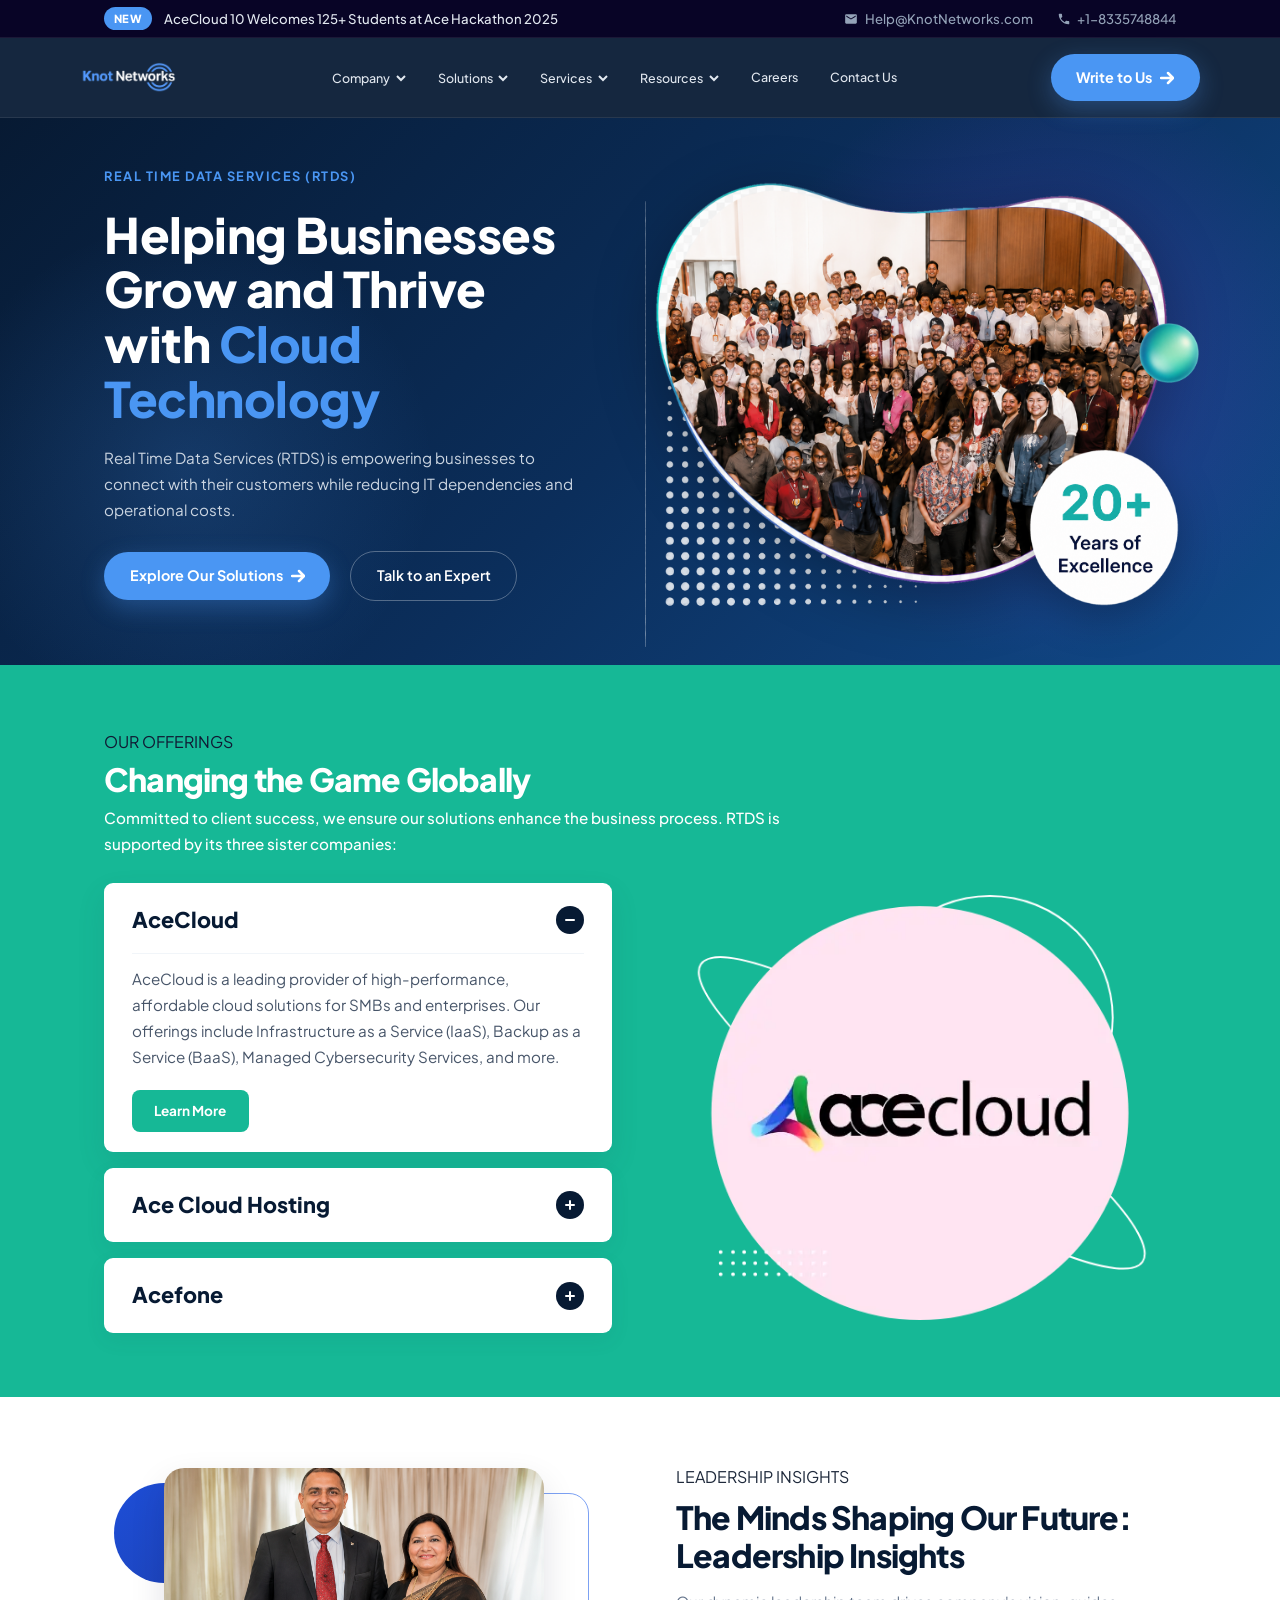
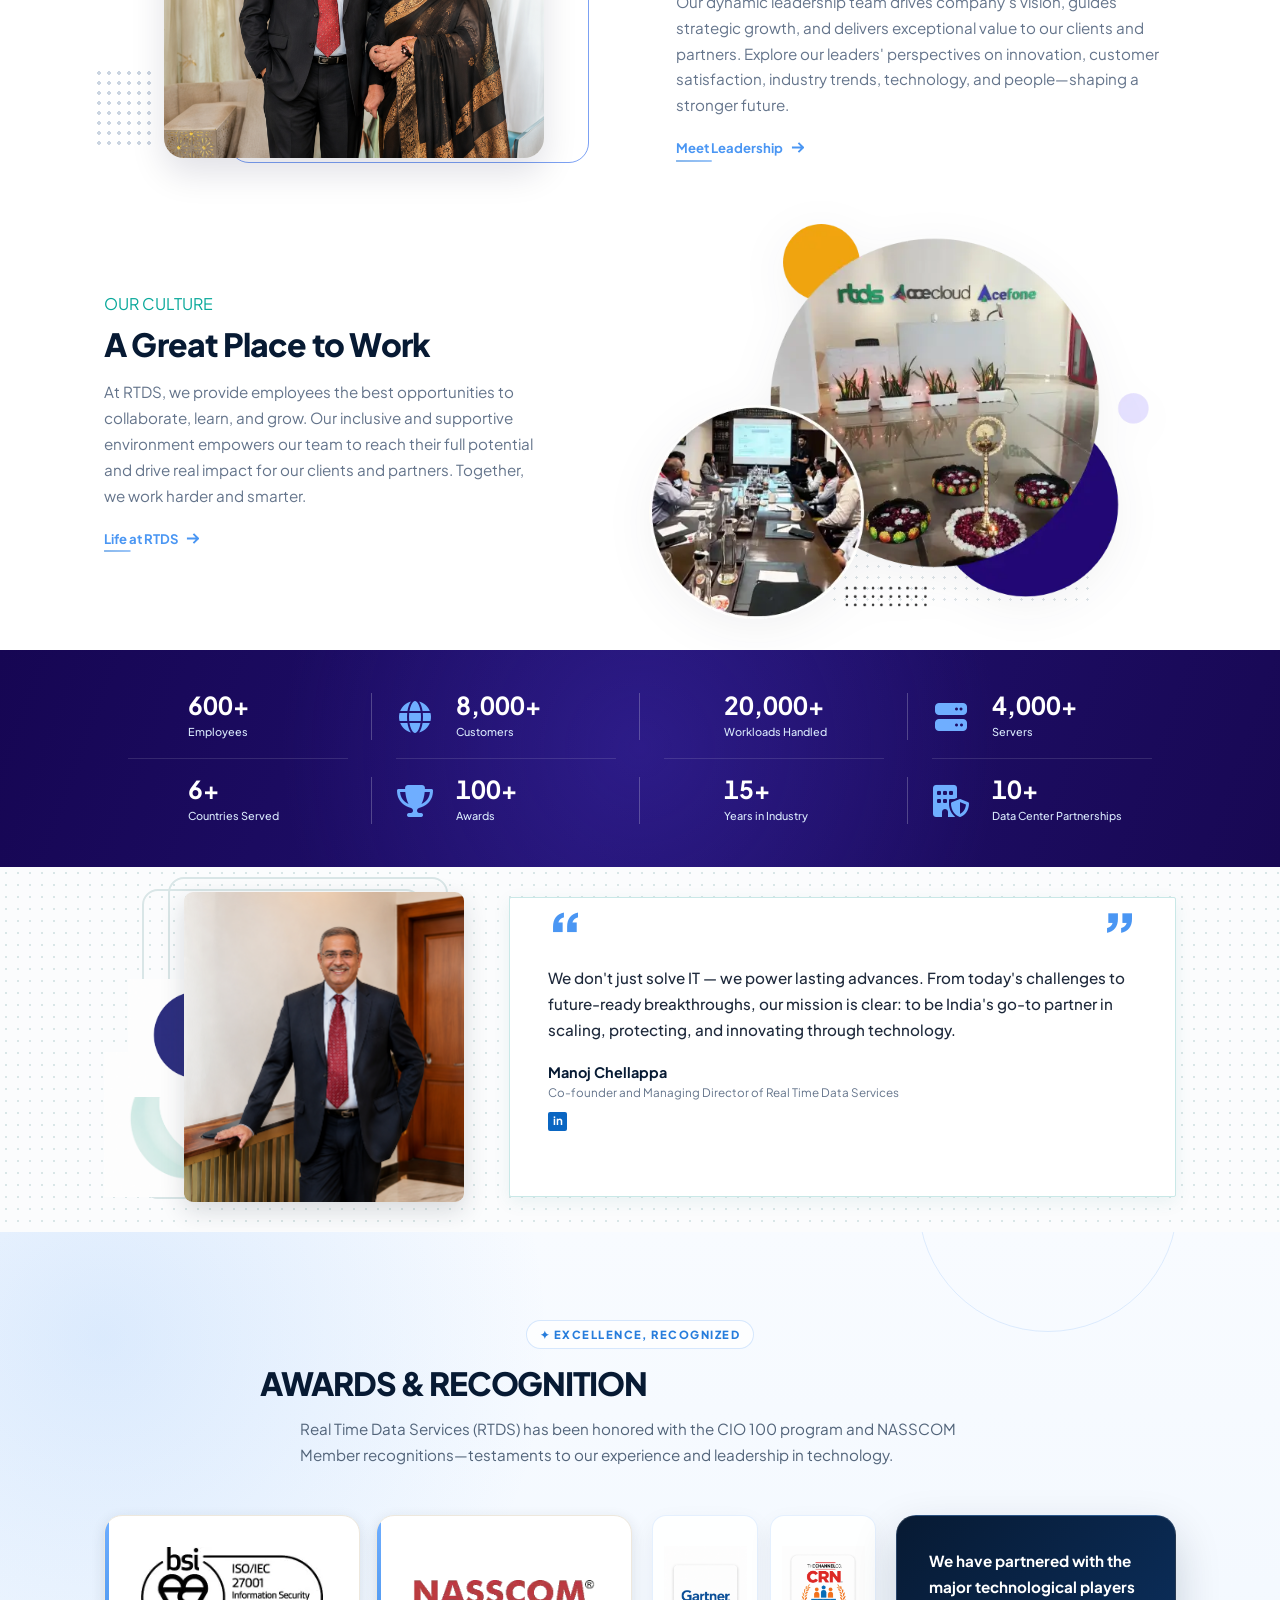
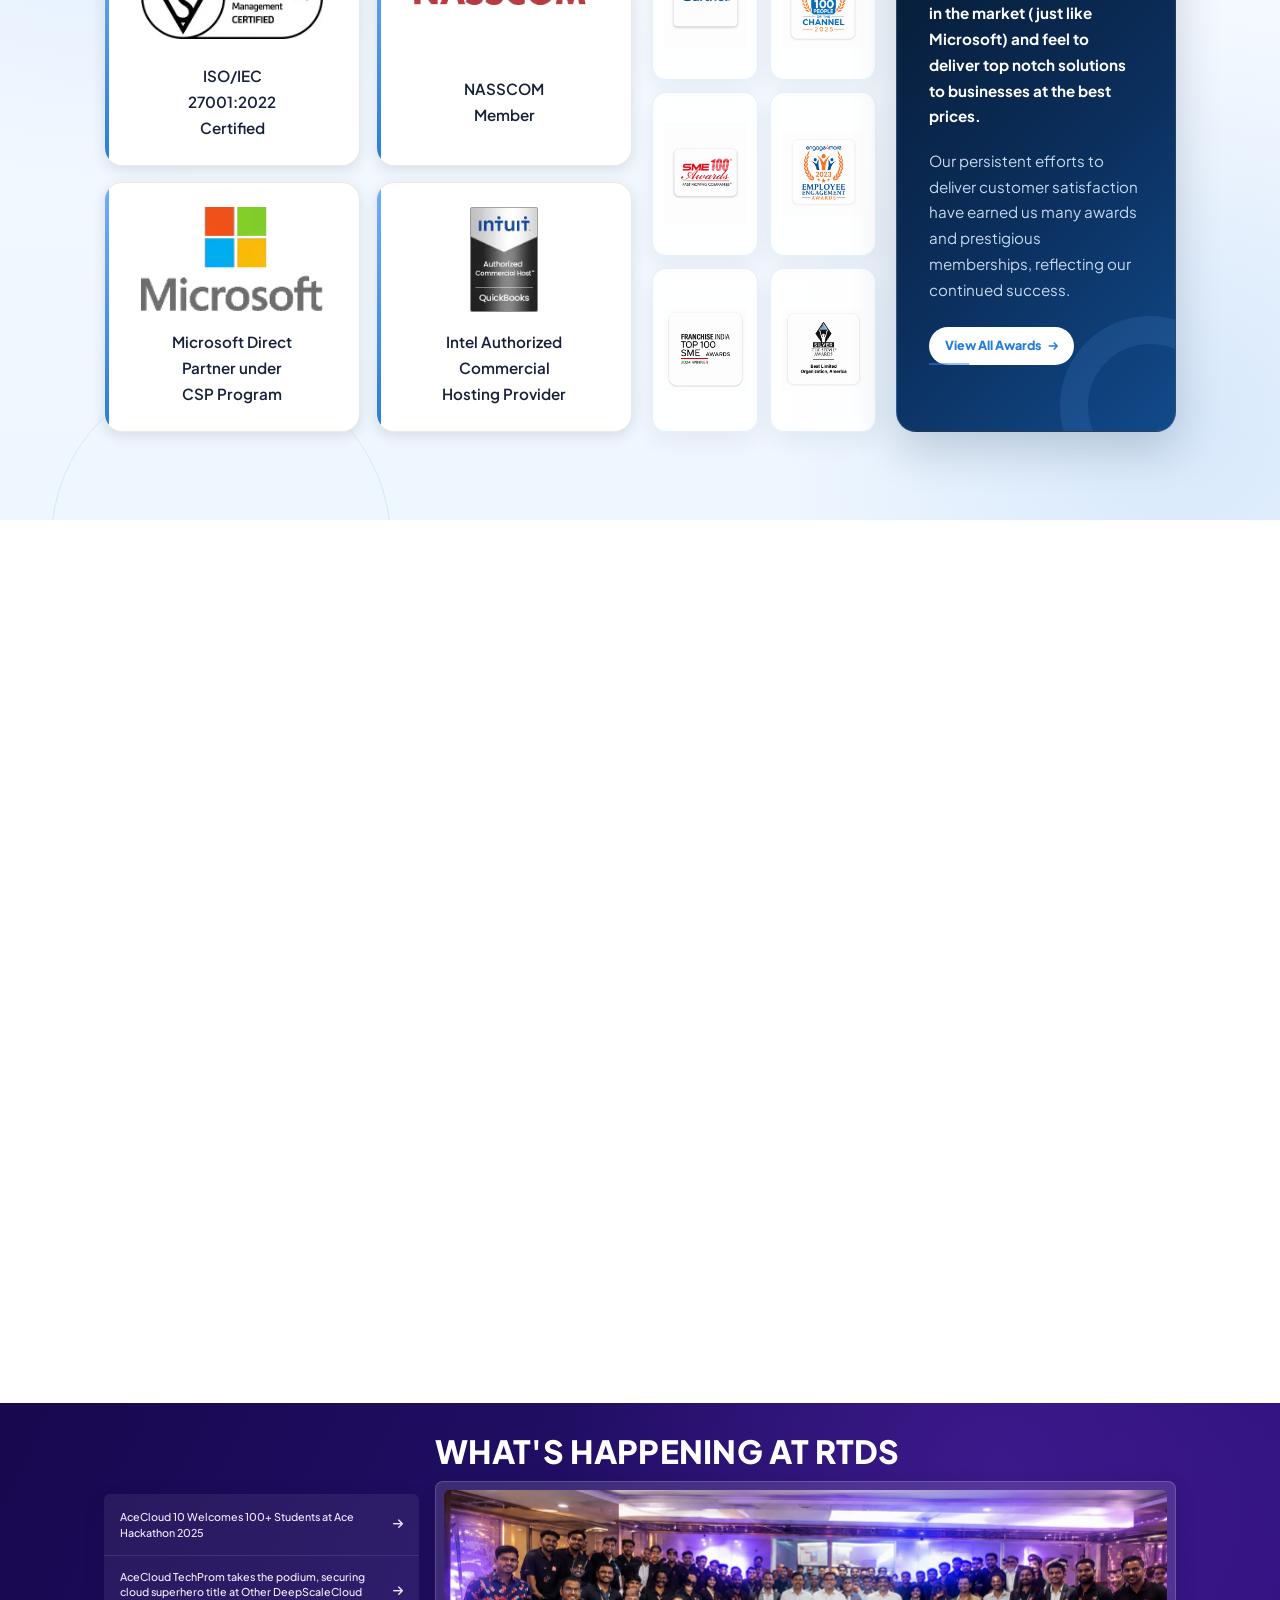
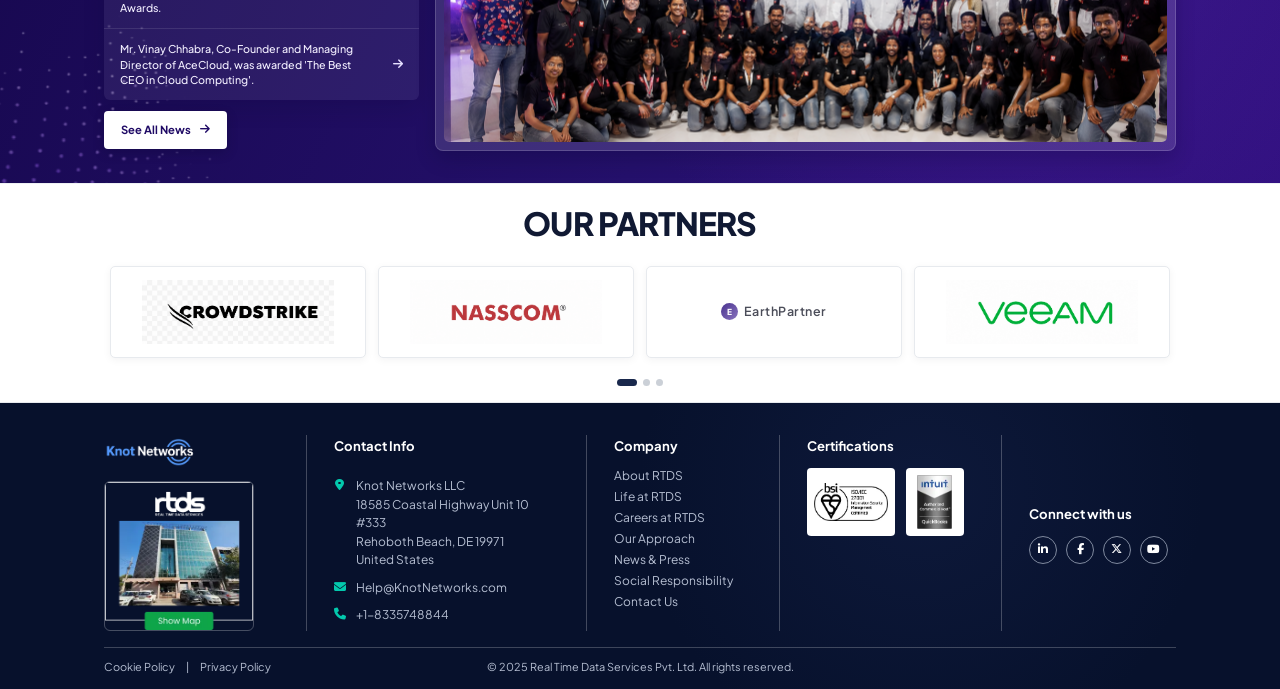
==== commit 6172cd14: "changes done" ====
--- a/index.html
+++ b/index.html
@@ -26,19 +26,19 @@
         <span class="announcement-text">AceCloud 10 Welcomes 125+ Students at Ace Hackathon 2025</span>
       </div>
       <div class="top-bar-contact">
-        <a href="mailto:sales@rtds.in" class="contact-link">
+        <a href="https://www.knotnetworks.com/about" class="contact-link">
           <svg viewBox="0 0 24 24">
             <path
               d="M20 4H4c-1.1 0-1.99.9-1.99 2L2 18c0 1.1.9 2 2 2h16c1.1 0 2-.9 2-2V6c0-1.1-.9-2-2-2zm0 4l-8 5-8-5V6l8 5 8-5v2z" />
           </svg>
-          sales@rtds.in
+          Help@KnotNetworks.com
         </a>
-        <a href="tel:+914467426742" class="contact-link">
+        <a href="https://www.knotnetworks.com/" class="contact-link">
           <svg viewBox="0 0 24 24">
             <path
               d="M6.62 10.79c1.44 2.83 3.76 5.14 6.59 6.59l2.2-2.2c.27-.27.67-.36 1.02-.24 1.12.37 2.33.57 3.57.57.55 0 1 .45 1 1V20c0 .55-.45 1-1 1-9.39 0-17-7.61-17-17 0-.55.45-1 1-1h3.5c.55 0 1 .45 1 1 0 1.25.2 2.45.57 3.57.11.35.03.74-.25 1.02l-2.2 2.2z" />
           </svg>
-          +91-44-6742-6742
+          +1-8335748844
         </a>
       </div>
     </div>
@@ -663,16 +663,20 @@
       <div class="footer-top-grid">
         <div class="footer-brand">
           <img class="footer-logo" src="assets/img/logo.webp" alt="Knot Networks Logo">
-          <a href="#" class="footer-map-card" aria-label="View RTDS office on map">
+          <a href="https://www.knotnetworks.com/contact" class="footer-map-card"
+            aria-label="View Knot Networks contact information">
             <img src="assets/img/footer.webp" alt="RTDS office building">
           </a>
         </div>
 
         <div class="footer-column footer-contact">
           <div class="footer-col-title">Contact Info</div>
-          <p><i class="fa-solid fa-location-dot" aria-hidden="true"></i><span>RTDS Towers, 8/9-B, Sector 3,<br>IMT Manesar, Gurugram, Haryana,<br>India - 122050</span></p>
-          <a href="mailto:sales@rtds.in"><i class="fa-solid fa-envelope" aria-hidden="true"></i>sales@rtds.in</a>
-          <a href="tel:+914467426748"><i class="fa-solid fa-phone" aria-hidden="true"></i>+91 44 6742 6748</a>
+          <p><i class="fa-solid fa-location-dot" aria-hidden="true"></i><a
+              href="https://www.knotnetworks.com/contact"><span>Knot Networks LLC<br>18585 Coastal Highway Unit 10 #333<br>Rehoboth Beach, DE 19971<br>United States</span></a></p>
+          <a href="https://www.knotnetworks.com/about"><i class="fa-solid fa-envelope"
+              aria-hidden="true"></i>Help@KnotNetworks.com</a>
+          <a href="https://www.knotnetworks.com/"><i class="fa-solid fa-phone"
+              aria-hidden="true"></i>+1-8335748844</a>
         </div>
 
         <div class="footer-column">
--- a/assets/css/style.css
+++ b/assets/css/style.css
@@ -9,18 +9,18 @@
   --font-main: 'Plus Jakarta Sans', -apple-system, BlinkMacSystemFont, 'Segoe UI', Roboto, sans-serif;
   
   /* Brand Colors */
-  --color-dark-bg: #0B0633;
-  --color-dark-gradient: linear-gradient(135deg, #0B0633 0%, #150954 50%, #1B0C68 100%);
-  --color-header-bg: rgba(11, 6, 51, 0.92);
+  --color-dark-bg: #071A33;
+  --color-dark-gradient: linear-gradient(135deg, #071A33 0%, #0B2E5B 52%, #114A8B 100%);
+  --color-header-bg: rgba(7, 26, 51, 0.94);
   
-  --color-primary-cyan: #00D2B5;
-  --color-primary-cyan-hover: #00F5D4;
-  --color-cyan-glow: rgba(0, 210, 181, 0.25);
+  --color-primary-cyan: #4A96F3;
+  --color-primary-cyan-hover: #6FAEFF;
+  --color-cyan-glow: rgba(74, 150, 243, 0.28);
   
-  --color-accent-blue: #0066FF;
-  --color-accent-purple: #7C3AED;
+  --color-accent-blue: #277DDC;
+  --color-accent-purple: #376FAF;
   --color-accent-yellow: #F59E0B;
-  --color-accent-green: #10B981;
+  --color-accent-green: #4A96F3;
   
   /* Neutral Colors */
   --color-light-bg: #F4F8FD;
@@ -36,7 +36,7 @@
   --shadow-sm: 0 2px 8px rgba(11, 6, 51, 0.04);
   --shadow-md: 0 8px 24px rgba(11, 6, 51, 0.08);
   --shadow-lg: 0 16px 40px rgba(11, 6, 51, 0.12);
-  --shadow-cyan: 0 8px 25px rgba(0, 210, 181, 0.3);
+  --shadow-cyan: 0 8px 25px rgba(74, 150, 243, 0.32);
 
   /* Layout */
   --container-max-width: 1240px;
@@ -93,15 +93,15 @@
 .quote-card {
   min-height: 205px;
   padding: 2.8rem 1.75rem 1.2rem;
-  border: 1px solid #cce9e7;
+  border: 1px solid #c9ddf7;
   border-radius: 2px;
-  box-shadow: 0 4px 15px rgba(15, 118, 110, 0.08);
+  box-shadow: 0 4px 15px rgba(39, 125, 220, 0.1);
 }
 
 .quote-mark {
   top: .05rem;
   left: 1.65rem;
-  color: #09a99f;
+  color: #277DDC;
   font-size: 3.4rem;
   line-height: 1;
 }
@@ -344,7 +344,7 @@
 
 .badge-new {
   background: var(--color-primary-cyan);
-  color: #0B0633;
+  color: #FFFFFF;
   font-weight: 800;
   font-size: 0.7rem;
   padding: 0.15rem 0.6rem;
@@ -448,7 +448,7 @@
   align-items: center;
   gap: 0.5rem;
   background: var(--color-primary-cyan);
-  color: #0B0633;
+  color: #FFFFFF;
   font-weight: 700;
   font-size: 0.9rem;
   padding: 0.75rem 1.6rem;
@@ -461,7 +461,7 @@
 .btn-primary:hover {
   background: var(--color-primary-cyan-hover);
   transform: translateY(-2px);
-  box-shadow: 0 10px 30px rgba(0, 245, 212, 0.4);
+  box-shadow: 0 10px 30px rgba(74, 150, 243, 0.42);
 }
 
 .btn-arrow {
@@ -498,7 +498,7 @@
 .btn-outline:hover {
   border-color: var(--color-primary-cyan);
   color: var(--color-primary-cyan);
-  background: rgba(0, 210, 181, 0.08);
+  background: rgba(74, 150, 243, 0.09);
 }
 
 /* Mobile Toggle */
@@ -548,7 +548,7 @@
   left: -5%;
   width: 500px;
   height: 500px;
-  background: radial-gradient(circle, rgba(0, 210, 181, 0.15) 0%, rgba(0,0,0,0) 70%);
+  background: radial-gradient(circle, rgba(74, 150, 243, 0.18) 0%, rgba(0,0,0,0) 70%);
   pointer-events: none;
 }
 
@@ -736,14 +736,14 @@
 .accordion-title {
   font-size: 1.35rem;
   font-weight: 800;
-  color: #0B0633;
+  color: var(--color-dark-bg);
 }
 
 .accordion-toggle-btn {
   width: 28px;
   height: 28px;
   border-radius: 50%;
-  background: #0B0633;
+  background: var(--color-dark-bg);
   color: #FFFFFF;
   display: flex;
   align-items: center;
@@ -1052,7 +1052,7 @@
 .block-title {
   font-size: 2.2rem;
   font-weight: 800;
-  color: #0B0633;
+  color: var(--color-dark-bg);
   line-height: 1.25;
   margin-top: 0.5rem;
   margin-bottom: 1.25rem;
@@ -1201,7 +1201,7 @@
 .author-name {
   font-size: 1.15rem;
   font-weight: 700;
-  color: #0B0633;
+  color: var(--color-dark-bg);
 }
 
 .author-title {
@@ -1934,7 +1934,7 @@
 }
 
 .partner-logo:hover {
-  color: #0B0633;
+  color: var(--color-dark-bg);
 }
 
 /* Screenshot-matched partners strip */
@@ -2575,6 +2575,321 @@
 
   .partners-section {
     padding: .4rem 0 .3rem;
+  }
+}
+
+/* Modern Knot Networks awards section */
+.awards-section {
+  position: relative;
+  isolation: isolate;
+  overflow: hidden;
+  padding: 5.5rem 0;
+  background:
+    radial-gradient(circle at 8% 12%, rgba(74, 150, 243, .16), transparent 28rem),
+    radial-gradient(circle at 92% 88%, rgba(39, 125, 220, .12), transparent 25rem),
+    linear-gradient(180deg, #f8fbff 0%, #eef6ff 100%);
+}
+
+.awards-section::before,
+.awards-section::after {
+  position: absolute;
+  z-index: -1;
+  width: 260px;
+  height: 260px;
+  border: 1px solid rgba(74, 150, 243, .16);
+  border-radius: 50%;
+  content: "";
+}
+
+.awards-section::before { top: -160px; right: 8%; }
+.awards-section::after { bottom: -190px; left: 4%; width: 340px; height: 340px; }
+
+.awards-section .section-header-center {
+  max-width: 760px;
+  margin-inline: auto;
+}
+
+.awards-heading {
+  margin-bottom: .85rem;
+  color: var(--color-dark-bg);
+  font-size: clamp(1.8rem, 3vw, 2.7rem);
+  line-height: 1.12;
+  letter-spacing: -.04em;
+}
+
+.awards-heading::before {
+  display: block;
+  width: max-content;
+  margin: 0 auto .9rem;
+  padding: .42rem .8rem;
+  border: 1px solid rgba(74, 150, 243, .22);
+  border-radius: var(--radius-pill);
+  background: rgba(255, 255, 255, .72);
+  color: var(--color-accent-blue);
+  content: "✦  EXCELLENCE, RECOGNIZED";
+  font-size: .7rem;
+  font-weight: 800;
+  letter-spacing: .13em;
+}
+
+.awards-section .section-desc {
+  max-width: 680px;
+  color: #52647a;
+  font-size: .98rem;
+  line-height: 1.75;
+}
+
+.awards-layout {
+  display: grid;
+  grid-template-columns: minmax(0, 1.7fr) minmax(190px, .72fr) minmax(240px, .9fr);
+  gap: 1.25rem;
+  margin-top: 3rem;
+  align-items: stretch;
+}
+
+.awards-cards-grid {
+  display: grid;
+  grid-template-columns: repeat(2, minmax(0, 1fr));
+  gap: 1rem;
+}
+
+.award-card {
+  position: relative;
+  min-width: 0;
+  min-height: 220px;
+  padding: 1.5rem 1.25rem;
+  overflow: hidden;
+  border: 1px solid rgba(74, 150, 243, .14);
+  border-radius: 18px;
+  background: rgba(255, 255, 255, .9);
+  box-shadow: 0 12px 35px rgba(7, 26, 51, .07);
+  transition: transform var(--transition-normal), border-color var(--transition-normal), box-shadow var(--transition-normal);
+}
+
+.award-card::before {
+  position: absolute;
+  inset: 0 auto 0 0;
+  width: 4px;
+  background: linear-gradient(180deg, #6FAEFF, #277DDC);
+  content: "";
+}
+
+.award-card:hover {
+  transform: translateY(-6px);
+  border-color: rgba(74, 150, 243, .42);
+  box-shadow: 0 20px 45px rgba(39, 125, 220, .14);
+}
+
+.award-card img {
+  width: 100%;
+  height: 105px;
+  min-height: 0;
+  padding: 0 1rem;
+  object-fit: contain;
+}
+
+.award-card-caption {
+  display: flex;
+  flex: 1;
+  width: 100%;
+  min-height: 70px;
+  align-items: flex-end;
+  justify-content: center;
+  padding: 1.1rem .5rem 0;
+  color: #203653;
+  font-size: .82rem;
+  font-weight: 700;
+  line-height: 1.45;
+  text-align: center;
+}
+
+.award-recognition-stack {
+  display: grid;
+  grid-template-columns: repeat(2, minmax(0, 1fr));
+  grid-template-rows: repeat(3, minmax(0, 1fr));
+  gap: .75rem;
+}
+
+.award-recognition-stack img {
+  width: 100%;
+  height: 100%;
+  min-height: 108px;
+  padding: .65rem;
+  object-fit: contain;
+  border: 1px solid rgba(74, 150, 243, .14);
+  border-radius: 14px;
+  background: rgba(255, 255, 255, .9);
+  box-shadow: 0 9px 24px rgba(7, 26, 51, .06);
+  transition: transform var(--transition-fast), border-color var(--transition-fast);
+}
+
+.award-recognition-stack img:hover {
+  transform: scale(1.04);
+  border-color: rgba(74, 150, 243, .42);
+}
+
+.awards-sidebar {
+  position: relative;
+  padding: 2rem;
+  overflow: hidden;
+  border: 1px solid rgba(255, 255, 255, .12);
+  border-radius: 20px;
+  background: var(--color-dark-gradient);
+  box-shadow: 0 18px 45px rgba(7, 26, 51, .18);
+}
+
+.awards-sidebar::after {
+  position: absolute;
+  right: -65px;
+  bottom: -65px;
+  width: 180px;
+  height: 180px;
+  border: 28px solid rgba(111, 174, 255, .12);
+  border-radius: 50%;
+  content: "";
+}
+
+.awards-sidebar-title {
+  position: relative;
+  z-index: 1;
+  margin-bottom: 1.15rem;
+  color: #fff;
+  font-size: 1rem;
+  font-weight: 700;
+  line-height: 1.6;
+}
+
+.awards-sidebar-copy {
+  position: relative;
+  z-index: 1;
+  margin-bottom: 1.5rem;
+  color: #c5d8ed;
+  font-size: .82rem;
+  line-height: 1.75;
+}
+
+.awards-sidebar .know-more-link {
+  position: relative;
+  z-index: 1;
+  display: inline-flex;
+  gap: .6rem;
+  align-items: center;
+  padding: .72rem 1rem;
+  border-radius: var(--radius-pill);
+  background: #fff;
+  color: var(--color-accent-blue);
+  font-size: .78rem;
+  font-weight: 800;
+}
+
+.awards-sidebar .know-more-link::after { display: none; }
+.awards-sidebar .know-more-link:hover { background: #eaf4ff; transform: translateY(-2px); }
+
+@media (max-width: 1024px) {
+  .awards-section { padding: 4.5rem 0; }
+  .awards-layout { grid-template-columns: minmax(0, 1.55fr) minmax(210px, .8fr); }
+  .awards-sidebar { grid-column: 1 / -1; }
+}
+
+@media (max-width: 700px) {
+  .awards-section { padding: 3.75rem 0; }
+  .awards-layout { grid-template-columns: 1fr; margin-top: 2.25rem; }
+  .awards-cards-grid { grid-template-columns: 1fr; }
+  .award-card { min-height: 205px; }
+  .award-recognition-stack { grid-template-columns: repeat(2, minmax(0, 1fr)); }
+  .awards-sidebar { grid-column: auto; padding: 1.6rem; }
+}
+
+/* Knot Networks blue icons and polished metric interactions */
+.metric-card {
+  z-index: 0;
+  overflow: hidden;
+  border-radius: 14px;
+  transition:
+    transform .35s cubic-bezier(.22, .61, .36, 1),
+    background-color .35s ease,
+    box-shadow .35s ease;
+}
+
+.metric-card::marker { display: none; }
+
+.metric-card:hover {
+  z-index: 2;
+  background: linear-gradient(135deg, rgba(74, 150, 243, .2), rgba(39, 125, 220, .1));
+  box-shadow: inset 0 0 0 1px rgba(111, 174, 255, .3), 0 16px 34px rgba(2, 14, 31, .2);
+  transform: translateY(-5px);
+}
+
+.metric-icon-box {
+  color: #6FAEFF;
+  transition: transform .35s cubic-bezier(.34, 1.56, .64, 1), color .3s ease;
+}
+
+.metric-card:hover .metric-icon-box {
+  color: #9BC7FF;
+  transform: translateY(-2px) scale(1.12) rotate(-3deg);
+}
+
+.metric-number {
+  min-width: 4ch;
+  color: #fff;
+  font-variant-numeric: tabular-nums;
+  transition: color .25s ease, text-shadow .25s ease, transform .25s ease;
+}
+
+.metric-number.is-counting {
+  color: #9BC7FF;
+  text-shadow: 0 0 18px rgba(74, 150, 243, .45);
+}
+
+.metric-number.is-complete {
+  animation: counter-finish .45s cubic-bezier(.34, 1.56, .64, 1);
+}
+
+@keyframes counter-finish {
+  0% { transform: scale(.92); }
+  55% { transform: scale(1.08); }
+  100% { transform: scale(1); }
+}
+
+.metric-label { color: #d8e8fb; }
+
+.know-more-link { color: var(--color-primary-cyan); }
+.know-more-link::before {
+  background: linear-gradient(90deg, var(--color-accent-blue), var(--color-primary-cyan));
+}
+.know-more-link:hover { color: var(--color-primary-cyan-hover); }
+
+@media (prefers-reduced-motion: reduce) {
+  .metric-card,
+  .metric-icon-box,
+  .metric-number {
+    animation: none !important;
+    transition: none !important;
+  }
+}
+
+/* Consistent typography across all content sections */
+:root {
+  --section-heading-size: 2rem;
+  --section-paragraph-size: .95rem;
+}
+
+section h2 {
+  font-size: var(--section-heading-size) !important;
+  line-height: 1.2 !important;
+  letter-spacing: -.025em;
+}
+
+section p {
+  font-size: var(--section-paragraph-size) !important;
+  line-height: 1.7 !important;
+}
+
+@media (max-width: 700px) {
+  :root {
+    --section-heading-size: 1.65rem;
+    --section-paragraph-size: .9rem;
   }
 }
 
@@ -2650,7 +2965,7 @@
   justify-content: center;
   border-radius: 8px;
   background: #e5f8f5;
-  color: #079c91;
+  color: #4A96F3;
   font-size: .9rem;
 }
 
@@ -2748,7 +3063,7 @@
   align-items: center;
   gap: .5rem;
   padding: .3rem 0 .38rem;
-  color: #079c91;
+  color: #4A96F3;
   font-size: .82rem;
   font-weight: 700;
   line-height: 1.2;
@@ -2765,7 +3080,7 @@
   left: 0;
   height: 2px;
   border-radius: 2px;
-  background: linear-gradient(90deg, #079c91, #00d2b5);
+  background: linear-gradient(90deg, #277DDC, #4A96F3);
   transform: scaleX(.28);
   transform-origin: left;
   opacity: .55;
@@ -2781,7 +3096,7 @@
 
 .know-more-link:hover {
   gap: .72rem;
-  color: #006f69;
+  color: #6FAEFF;
 }
 
 .know-more-link:hover::before {
@@ -2795,7 +3110,7 @@
 }
 
 .know-more-link:focus-visible {
-  outline: 3px solid rgba(0, 210, 181, .25);
+  outline: 3px solid rgba(74, 150, 243, .28);
   outline-offset: 4px;
   border-radius: 3px;
 }
@@ -3235,7 +3550,7 @@
     left: -100%;
     width: 100%;
     height: calc(100vh - 70px);
-    background: #0B0633;
+    background: var(--color-dark-bg);
     flex-direction: column;
     align-items: flex-start;
     padding: 2rem;
@@ -3645,3 +3960,52 @@
     width: calc((min(1072px, 100vw - 48px) - (3 * var(--customer-gap))) / 4);
   }
 }
+
+/* Keep the modern awards treatment authoritative after legacy rules. */
+.awards-section {
+  padding: 5.5rem 0;
+  background:
+    radial-gradient(circle at 8% 12%, rgba(74, 150, 243, .16), transparent 28rem),
+    radial-gradient(circle at 92% 88%, rgba(39, 125, 220, .12), transparent 25rem),
+    linear-gradient(180deg, #f8fbff 0%, #eef6ff 100%);
+}
+
+.awards-section > .container { max-width: 1120px; }
+.awards-heading { margin-bottom: .85rem; font-size: clamp(1.8rem, 3vw, 2.7rem); }
+.awards-section .section-desc { max-width: 680px; font-size: .98rem; line-height: 1.75; }
+.awards-layout {
+  grid-template-columns: minmax(0, 1.7fr) minmax(190px, .72fr) minmax(240px, .9fr);
+  gap: 1.25rem;
+  margin-top: 3rem;
+}
+.awards-cards-grid { grid-template-columns: repeat(2, minmax(0, 1fr)); gap: 1rem; }
+.award-card { min-height: 220px; padding: 1.5rem 1.25rem; border-radius: 18px; }
+.award-card img { width: 100%; height: 105px; min-height: 0; padding: 0 1rem; object-fit: contain; }
+.award-card-caption { min-height: 70px; padding: 1.1rem .5rem 0; font-size: .82rem; }
+.award-recognition-stack { gap: .75rem; }
+.award-recognition-stack img {
+  height: 100%;
+  min-height: 108px;
+  padding: .65rem;
+  object-fit: contain;
+  border-radius: 14px;
+}
+.awards-sidebar { padding: 2rem; border-radius: 20px; background: var(--color-dark-gradient); }
+.awards-sidebar-title { margin-bottom: 1.15rem; color: #fff; font-size: 1rem; line-height: 1.6; }
+.awards-sidebar-copy { margin-bottom: 1.5rem; color: #c5d8ed; font-size: .82rem; line-height: 1.75; }
+.awards-sidebar .know-more-link { padding: .72rem 1rem; color: var(--color-accent-blue); font-size: .78rem; }
+
+@media (max-width: 1024px) {
+  .awards-section { padding: 4.5rem 0; }
+  .awards-layout { grid-template-columns: minmax(0, 1.55fr) minmax(210px, .8fr); }
+  .awards-sidebar { grid-column: 1 / -1; }
+}
+
+@media (max-width: 700px) {
+  .awards-section { padding: 3.75rem 0; }
+  .awards-layout { grid-template-columns: 1fr; margin-top: 2.25rem; }
+  .awards-cards-grid { grid-template-columns: 1fr; }
+  .award-card { min-height: 205px; }
+  .award-recognition-stack { grid-template-columns: repeat(2, minmax(0, 1fr)); }
+  .awards-sidebar { grid-column: auto; padding: 1.6rem; }
+}
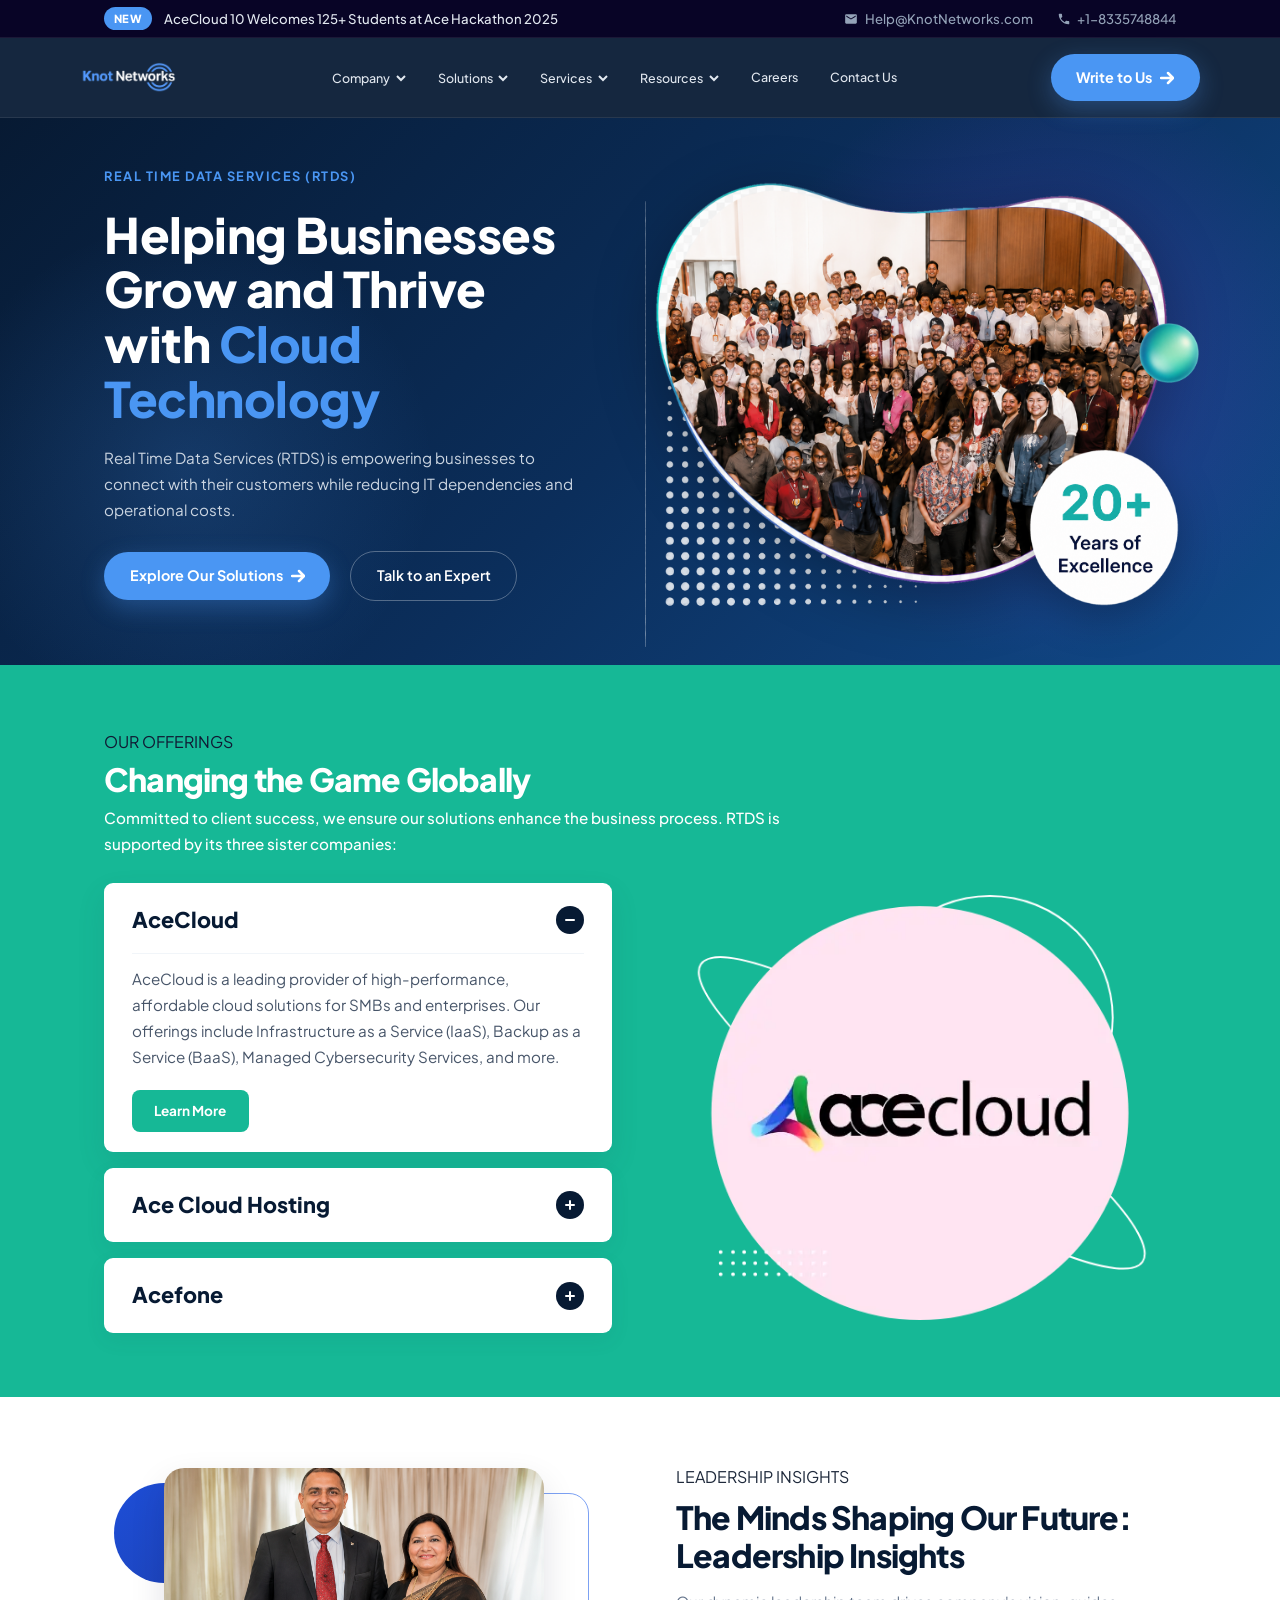
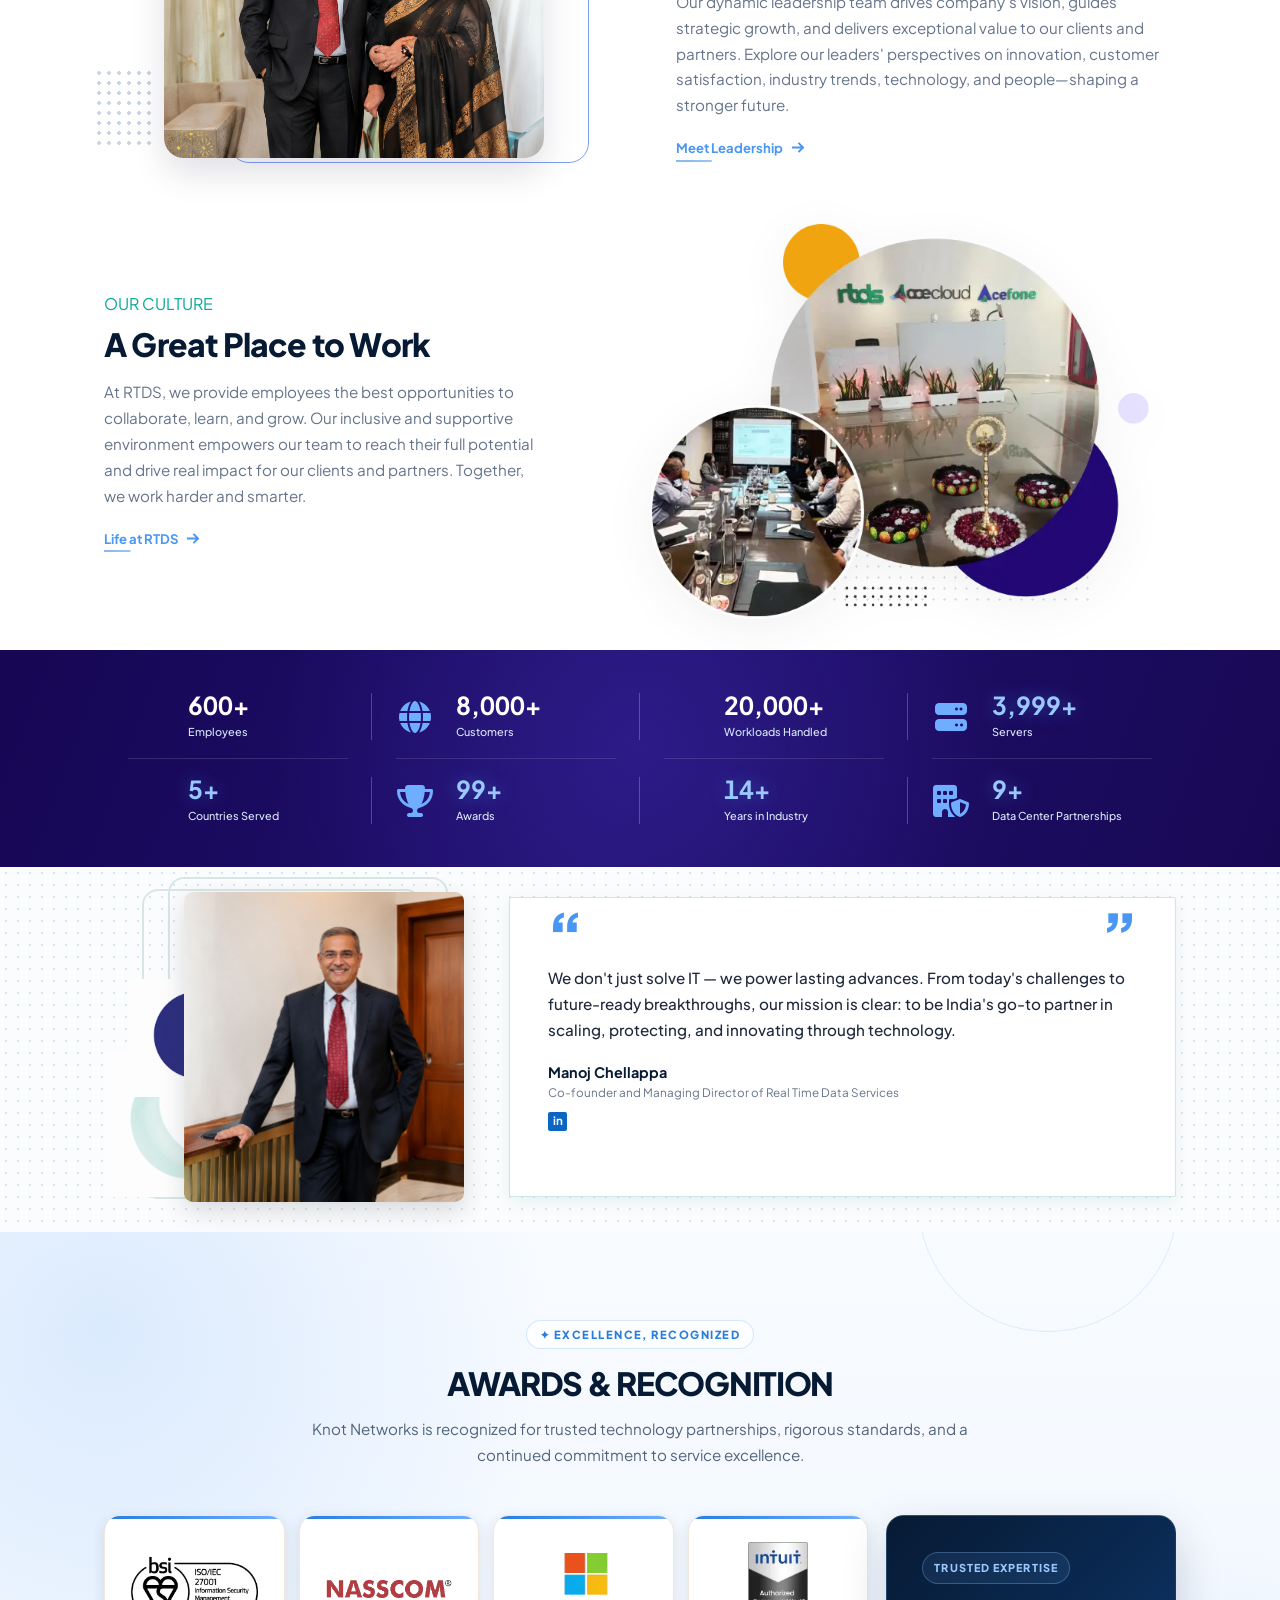
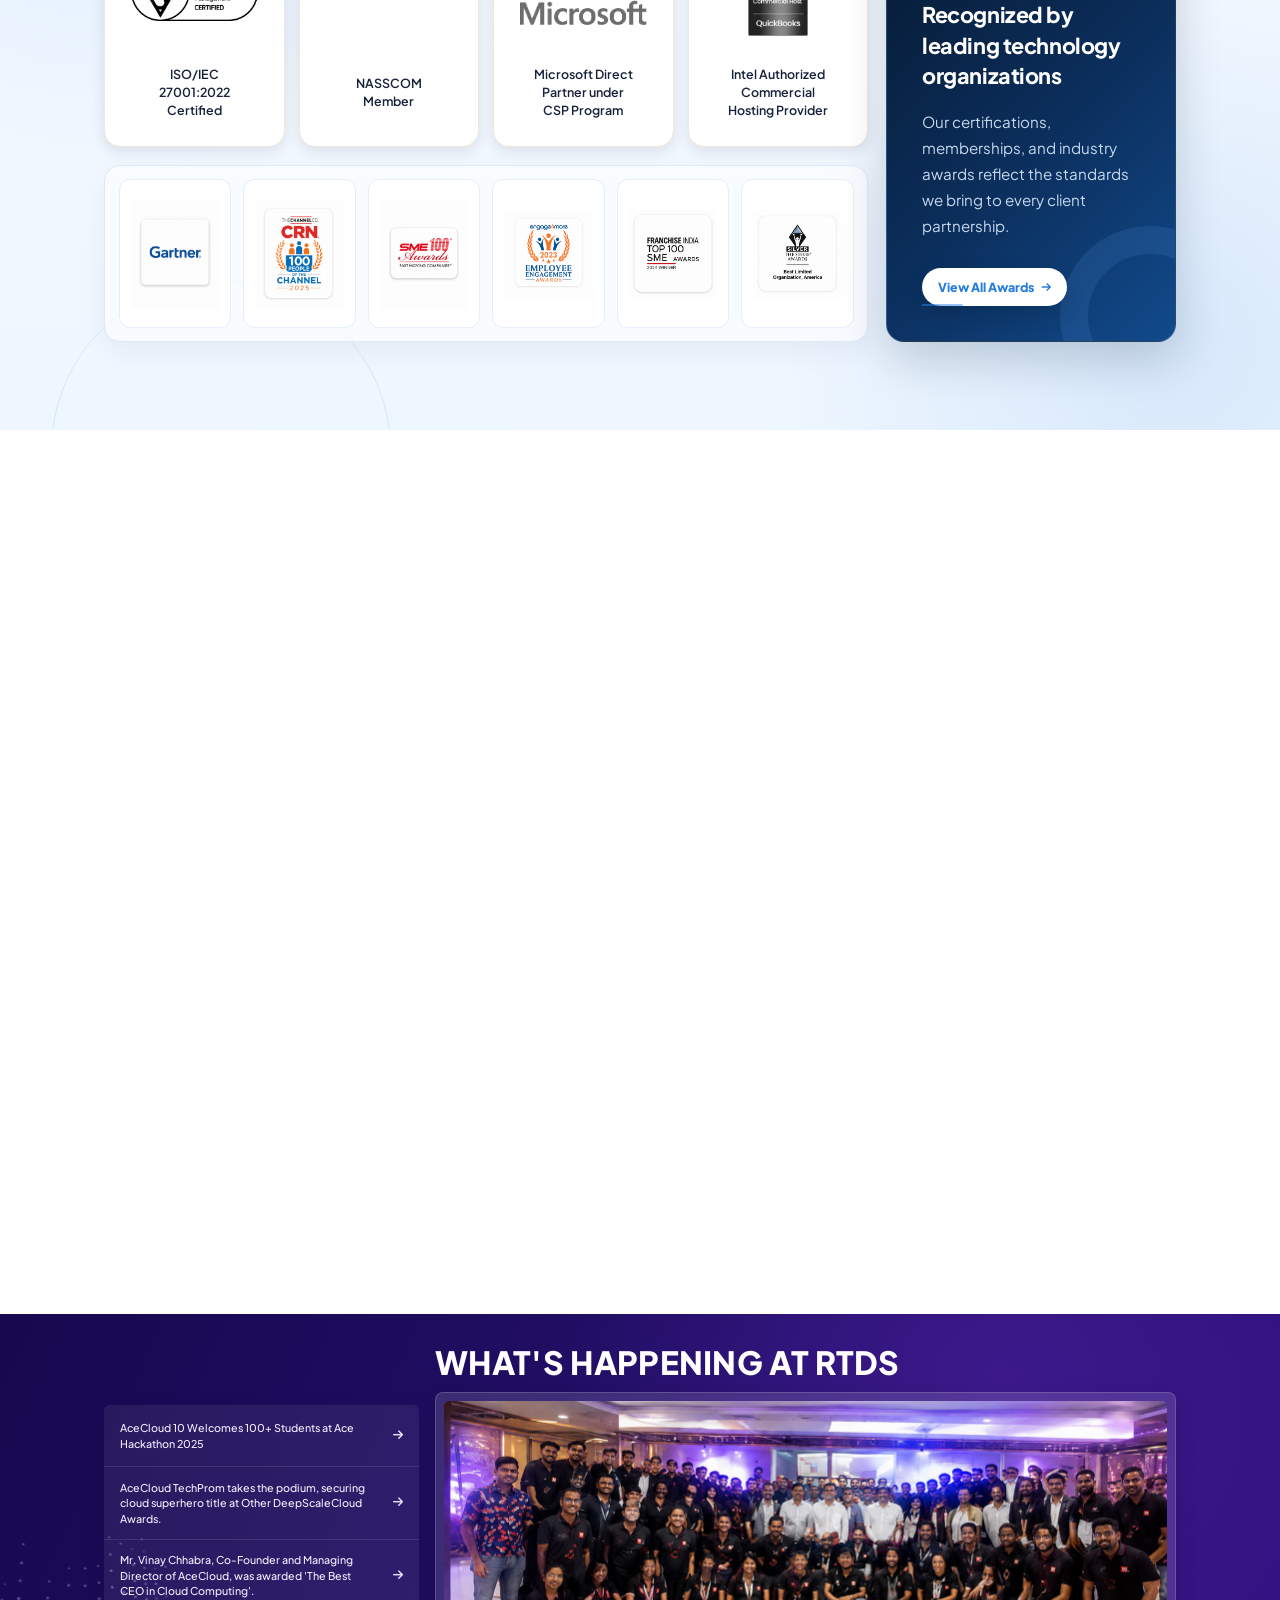
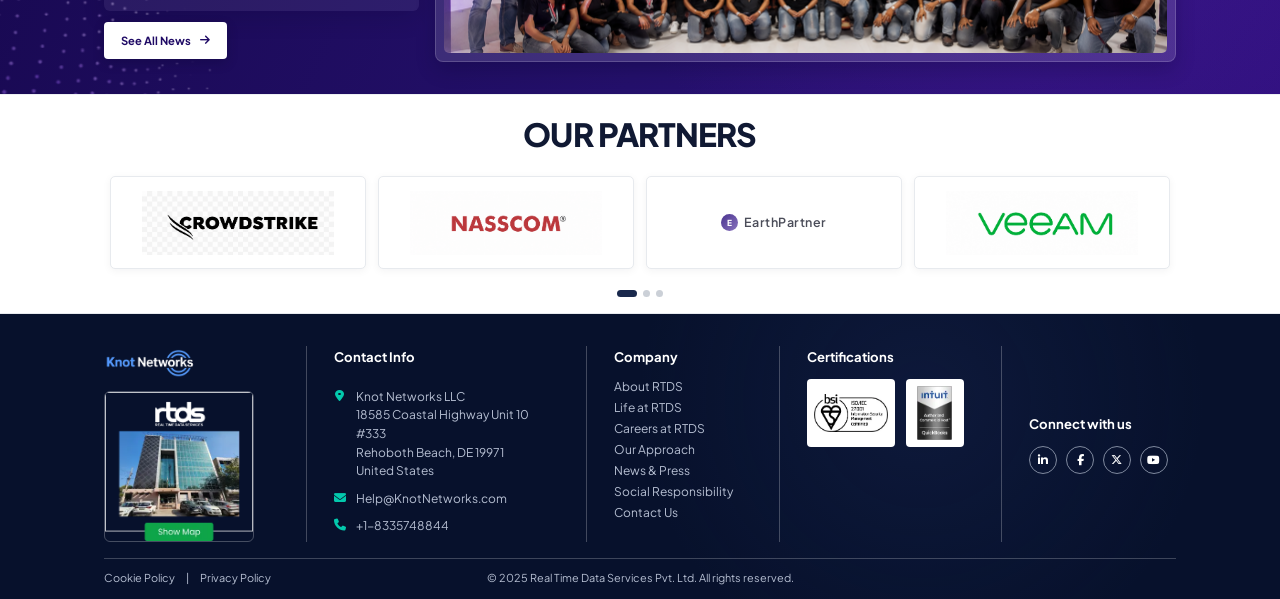
==== commit a4901bbf: "changes" ====
--- a/index.html
+++ b/index.html
@@ -422,8 +422,11 @@
       <div class="section-header-center">
         <h2 class="awards-heading">AWARDS &amp; RECOGNITION</h2>
         <p class="section-desc" style="margin:0 auto;">
-          Real Time Data Services (RTDS) has been honored with the CIO 100 program and NASSCOM Member
+          Knot Networks is recognized for trusted technology partnerships, rigorous standards, and a continued
+          commitment to service excellence.
+          <!--
           recognitions—testaments to our experience and leadership in technology.
+          -->
         </p>
       </div>
 
@@ -432,23 +435,23 @@
           <!-- 1 -->
           <div class="award-card">
             <img src="assets/img/awards/iso-27001-certified.webp" alt="ISO/IEC 27001:2022 Certified">
-            <p class="award-card-caption">ISO/IEC<br>27001:2022<br>Certified</p>
+            <div class="award-card-caption">ISO/IEC<br>27001:2022<br>Certified</div>
           </div>
           <!-- 2 -->
           <div class="award-card">
             <img src="assets/img/awards/nasscom-member.webp" alt="NASSCOM Member">
-            <p class="award-card-caption">NASSCOM<br>Member</p>
+            <div class="award-card-caption">NASSCOM<br>Member</div>
           </div>
           <!-- 3 -->
           <div class="award-card">
             <img src="assets/img/awards/microsoft-csp-partner.webp" alt="Microsoft Direct Partner under CSP Program">
-            <p class="award-card-caption">Microsoft Direct<br>Partner under<br>CSP Program</p>
+            <div class="award-card-caption">Microsoft Direct<br>Partner under<br>CSP Program</div>
           </div>
           <!-- 4 -->
           <div class="award-card">
             <img src="assets/img/awards/intel-titanium-partner.webp"
               alt="Intel Authorized Commercial Hosting Provider">
-            <p class="award-card-caption">Intel Authorized<br>Commercial<br>Hosting Provider</p>
+            <div class="award-card-caption">Intel Authorized<br>Commercial<br>Hosting Provider</div>
           </div>
         </div>
 
@@ -462,13 +465,11 @@
         </div>
 
         <div class="awards-sidebar">
-          <p class="awards-sidebar-title">
-            We have partnered with the major technological players in the market (just like Microsoft) and feel to
-            deliver top notch solutions to businesses at the best prices.
-          </p>
+          <span class="awards-sidebar-kicker">Trusted expertise</span>
+          <h3 class="awards-sidebar-title">Recognized by leading technology organizations</h3>
           <p class="awards-sidebar-copy">
-            Our persistent efforts to deliver customer satisfaction have earned us many awards and prestigious
-            memberships, reflecting our continued success.
+            Our certifications, memberships, and industry awards reflect the standards we bring to every client
+            partnership.
           </p>
           <a href="#" class="know-more-link">
             View All Awards
--- a/assets/css/style.css
+++ b/assets/css/style.css
@@ -2800,6 +2800,145 @@
   .awards-sidebar { grid-column: auto; padding: 1.6rem; }
 }
 
+/* Professional awards composition */
+.awards-layout {
+  grid-template-columns: minmax(0, 1fr) 290px;
+  grid-template-rows: auto auto;
+  gap: 1.1rem;
+  align-items: stretch;
+}
+
+.awards-cards-grid {
+  grid-column: 1;
+  grid-row: 1;
+  grid-template-columns: repeat(4, minmax(0, 1fr));
+  gap: .85rem;
+}
+
+.award-card {
+  min-height: 218px;
+  padding: 1.25rem 1rem 1.1rem;
+  border: 1px solid #dce9f8;
+  border-radius: 16px;
+  background: linear-gradient(180deg, #fff 0%, #fbfdff 100%);
+  box-shadow: 0 10px 28px rgba(7, 26, 51, .07);
+}
+
+.award-card::before {
+  inset: 0 0 auto;
+  width: 100%;
+  height: 3px;
+  background: linear-gradient(90deg, #277DDC, #6FAEFF);
+}
+
+.award-card img {
+  height: 105px;
+  padding: .35rem .65rem;
+  filter: saturate(.95);
+}
+
+.award-card-caption {
+  min-height: 72px;
+  align-items: center;
+  padding: .85rem .25rem 0;
+  color: #132b49;
+  font-size: .78rem;
+  font-weight: 700;
+  line-height: 1.5;
+}
+
+.award-card:hover {
+  transform: translateY(-5px);
+  border-color: #9fc8f8;
+  box-shadow: 0 18px 38px rgba(39, 125, 220, .13);
+}
+
+.award-recognition-stack {
+  grid-column: 1;
+  grid-row: 2;
+  grid-template-columns: repeat(6, minmax(0, 1fr));
+  grid-template-rows: 1fr;
+  gap: .75rem;
+  padding: .85rem;
+  border: 1px solid #dce9f8;
+  border-radius: 16px;
+  background: rgba(255, 255, 255, .62);
+  box-shadow: 0 10px 28px rgba(7, 26, 51, .05);
+}
+
+.award-recognition-stack img {
+  min-height: 92px;
+  padding: .7rem;
+  border: 1px solid #e5eef9;
+  border-radius: 11px;
+  background: #fff;
+  box-shadow: none;
+}
+
+.awards-sidebar {
+  grid-column: 2;
+  grid-row: 1 / 3;
+  display: flex;
+  min-height: 100%;
+  flex-direction: column;
+  justify-content: center;
+  padding: 2.2rem;
+  border-radius: 18px;
+  background:
+    radial-gradient(circle at 110% 105%, rgba(111, 174, 255, .28), transparent 42%),
+    linear-gradient(145deg, #071A33 0%, #0d3a70 100%);
+}
+
+.awards-sidebar-kicker {
+  display: inline-flex;
+  width: max-content;
+  margin-bottom: 1rem;
+  padding: .42rem .7rem;
+  border: 1px solid rgba(155, 199, 255, .28);
+  border-radius: 999px;
+  background: rgba(111, 174, 255, .1);
+  color: #9bc7ff;
+  font-size: .68rem;
+  font-weight: 800;
+  letter-spacing: .1em;
+  text-transform: uppercase;
+}
+
+.awards-sidebar-title {
+  margin-bottom: 1rem;
+  color: #fff;
+  font-size: 1.35rem;
+  font-weight: 750;
+  line-height: 1.4;
+  letter-spacing: -.02em;
+}
+
+.awards-sidebar-copy { color: #c8d9ec; }
+
+.awards-sidebar .know-more-link {
+  align-self: flex-start;
+  margin-top: .35rem;
+  padding: .75rem 1rem;
+  box-shadow: 0 8px 20px rgba(0, 0, 0, .14);
+}
+
+@media (max-width: 1024px) {
+  .awards-layout { grid-template-columns: 1fr; }
+  .awards-sidebar { grid-column: 1; grid-row: 3; }
+}
+
+@media (max-width: 760px) {
+  .awards-cards-grid { grid-template-columns: repeat(2, minmax(0, 1fr)); }
+  .award-recognition-stack { grid-template-columns: repeat(3, minmax(0, 1fr)); grid-template-rows: repeat(2, 1fr); }
+}
+
+@media (max-width: 480px) {
+  .awards-cards-grid { grid-template-columns: 1fr; }
+  .award-card { min-height: 205px; }
+  .award-recognition-stack { grid-template-columns: repeat(2, minmax(0, 1fr)); grid-template-rows: repeat(3, 1fr); }
+  .awards-sidebar { padding: 1.6rem; }
+}
+
 /* Knot Networks blue icons and polished metric interactions */
 .metric-card {
   z-index: 0;
@@ -4009,3 +4148,62 @@
   .award-recognition-stack { grid-template-columns: repeat(2, minmax(0, 1fr)); }
   .awards-sidebar { grid-column: auto; padding: 1.6rem; }
 }
+
+/* Final professional layout overrides */
+.awards-layout {
+  grid-template-columns: minmax(0, 1fr) 290px;
+  grid-template-rows: auto auto;
+  gap: 1.1rem;
+}
+.awards-cards-grid {
+  grid-column: 1;
+  grid-row: 1;
+  grid-template-columns: repeat(4, minmax(0, 1fr));
+  gap: .85rem;
+}
+.award-card { min-height: 218px; padding: 1.25rem 1rem 1.1rem; border-radius: 16px; }
+.award-card img { height: 105px; padding: .35rem .65rem; }
+.award-card-caption { min-height: 72px; padding: .85rem .25rem 0; font-size: .78rem; }
+.award-recognition-stack {
+  grid-column: 1;
+  grid-row: 2;
+  grid-template-columns: repeat(6, minmax(0, 1fr));
+  grid-template-rows: 1fr;
+  gap: .75rem;
+  padding: .85rem;
+  border: 1px solid #dce9f8;
+  border-radius: 16px;
+  background: rgba(255, 255, 255, .62);
+}
+.award-recognition-stack img { min-height: 92px; padding: .7rem; border-radius: 11px; }
+.awards-sidebar {
+  grid-column: 2;
+  grid-row: 1 / 3;
+  display: flex;
+  min-height: 100%;
+  flex-direction: column;
+  justify-content: center;
+  padding: 2.2rem;
+  border-radius: 18px;
+}
+.awards-sidebar-title { font-size: 1.35rem; line-height: 1.4; }
+
+@media (max-width: 1024px) {
+  .awards-layout { grid-template-columns: 1fr; }
+  .awards-sidebar { grid-column: 1; grid-row: 3; }
+}
+@media (max-width: 760px) {
+  .awards-cards-grid { grid-template-columns: repeat(2, minmax(0, 1fr)); }
+  .award-recognition-stack { grid-template-columns: repeat(3, minmax(0, 1fr)); grid-template-rows: repeat(2, 1fr); }
+}
+@media (max-width: 480px) {
+  .awards-cards-grid { grid-template-columns: 1fr; }
+  .award-recognition-stack { grid-template-columns: repeat(2, minmax(0, 1fr)); grid-template-rows: repeat(3, 1fr); }
+  .awards-sidebar { padding: 1.6rem; }
+}
+
+.awards-section .section-header-center,
+.awards-section .awards-heading,
+.awards-section .section-desc {
+  text-align: center;
+}
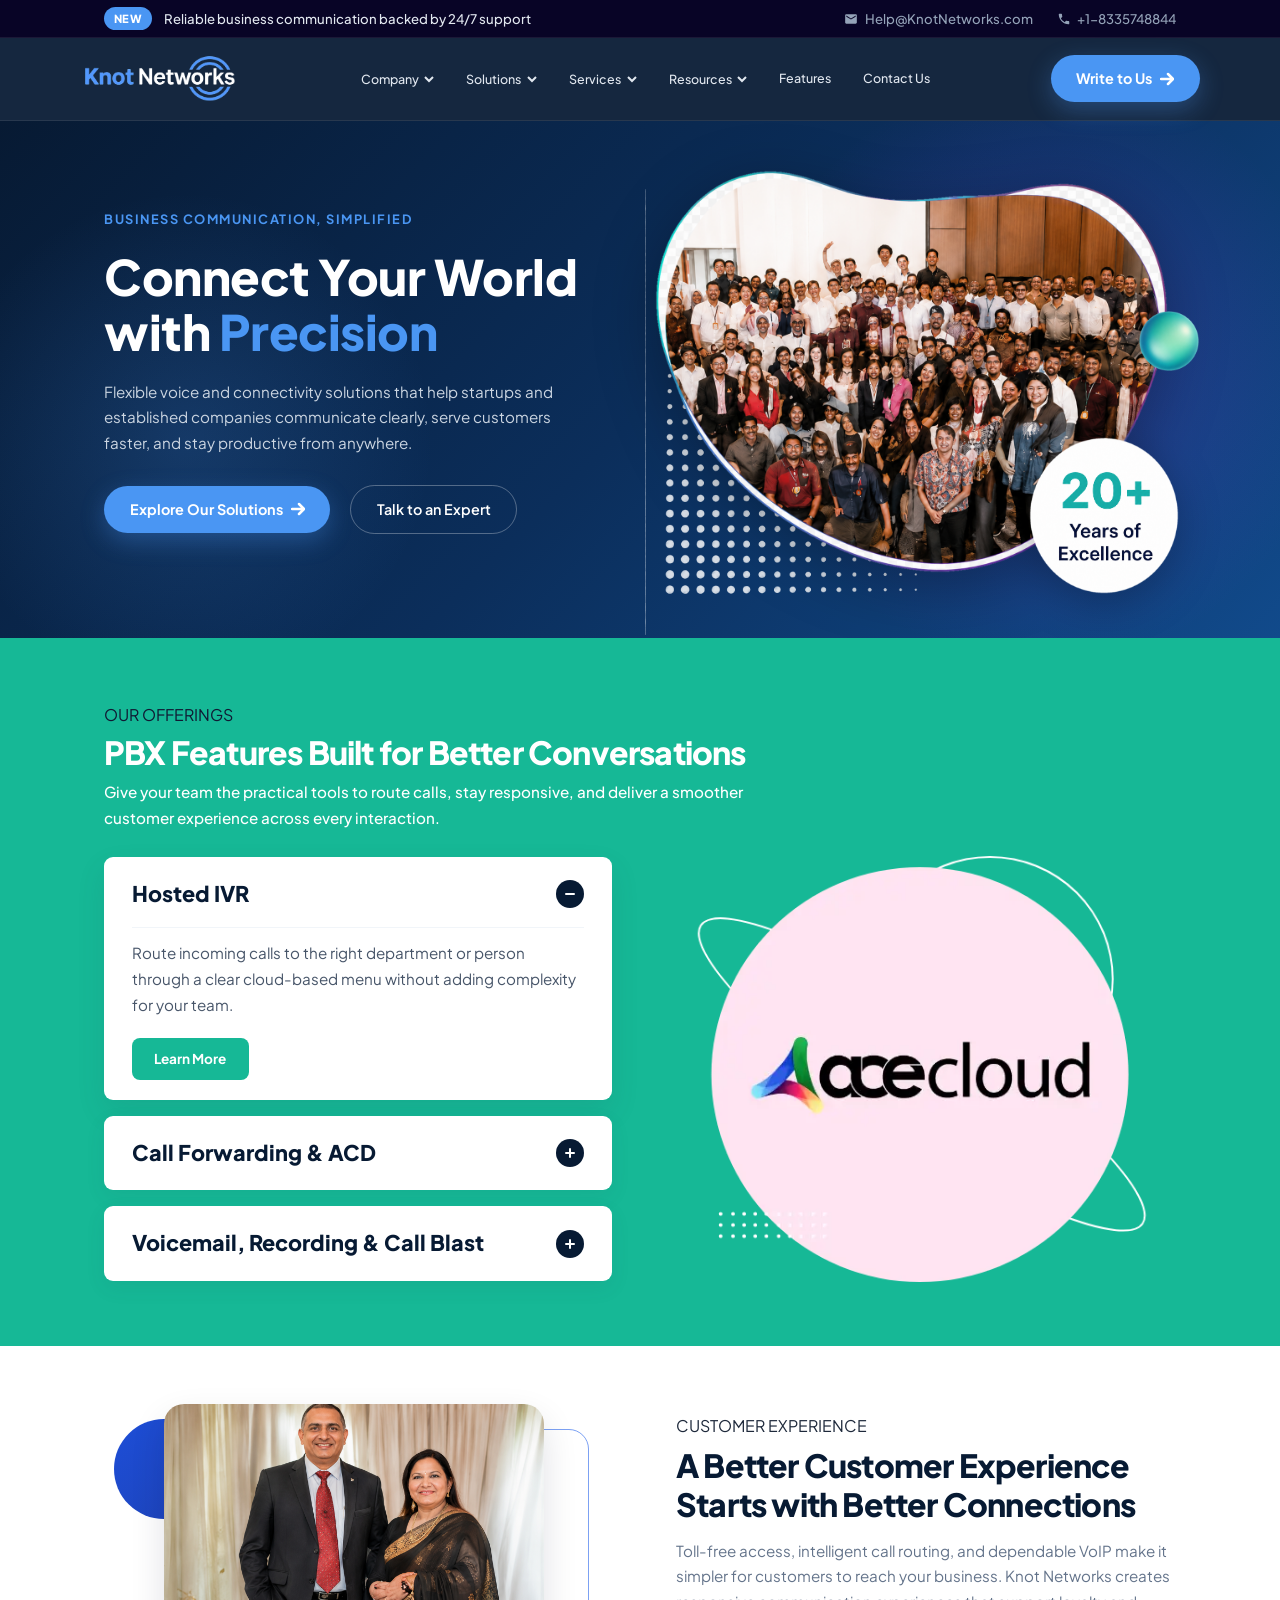
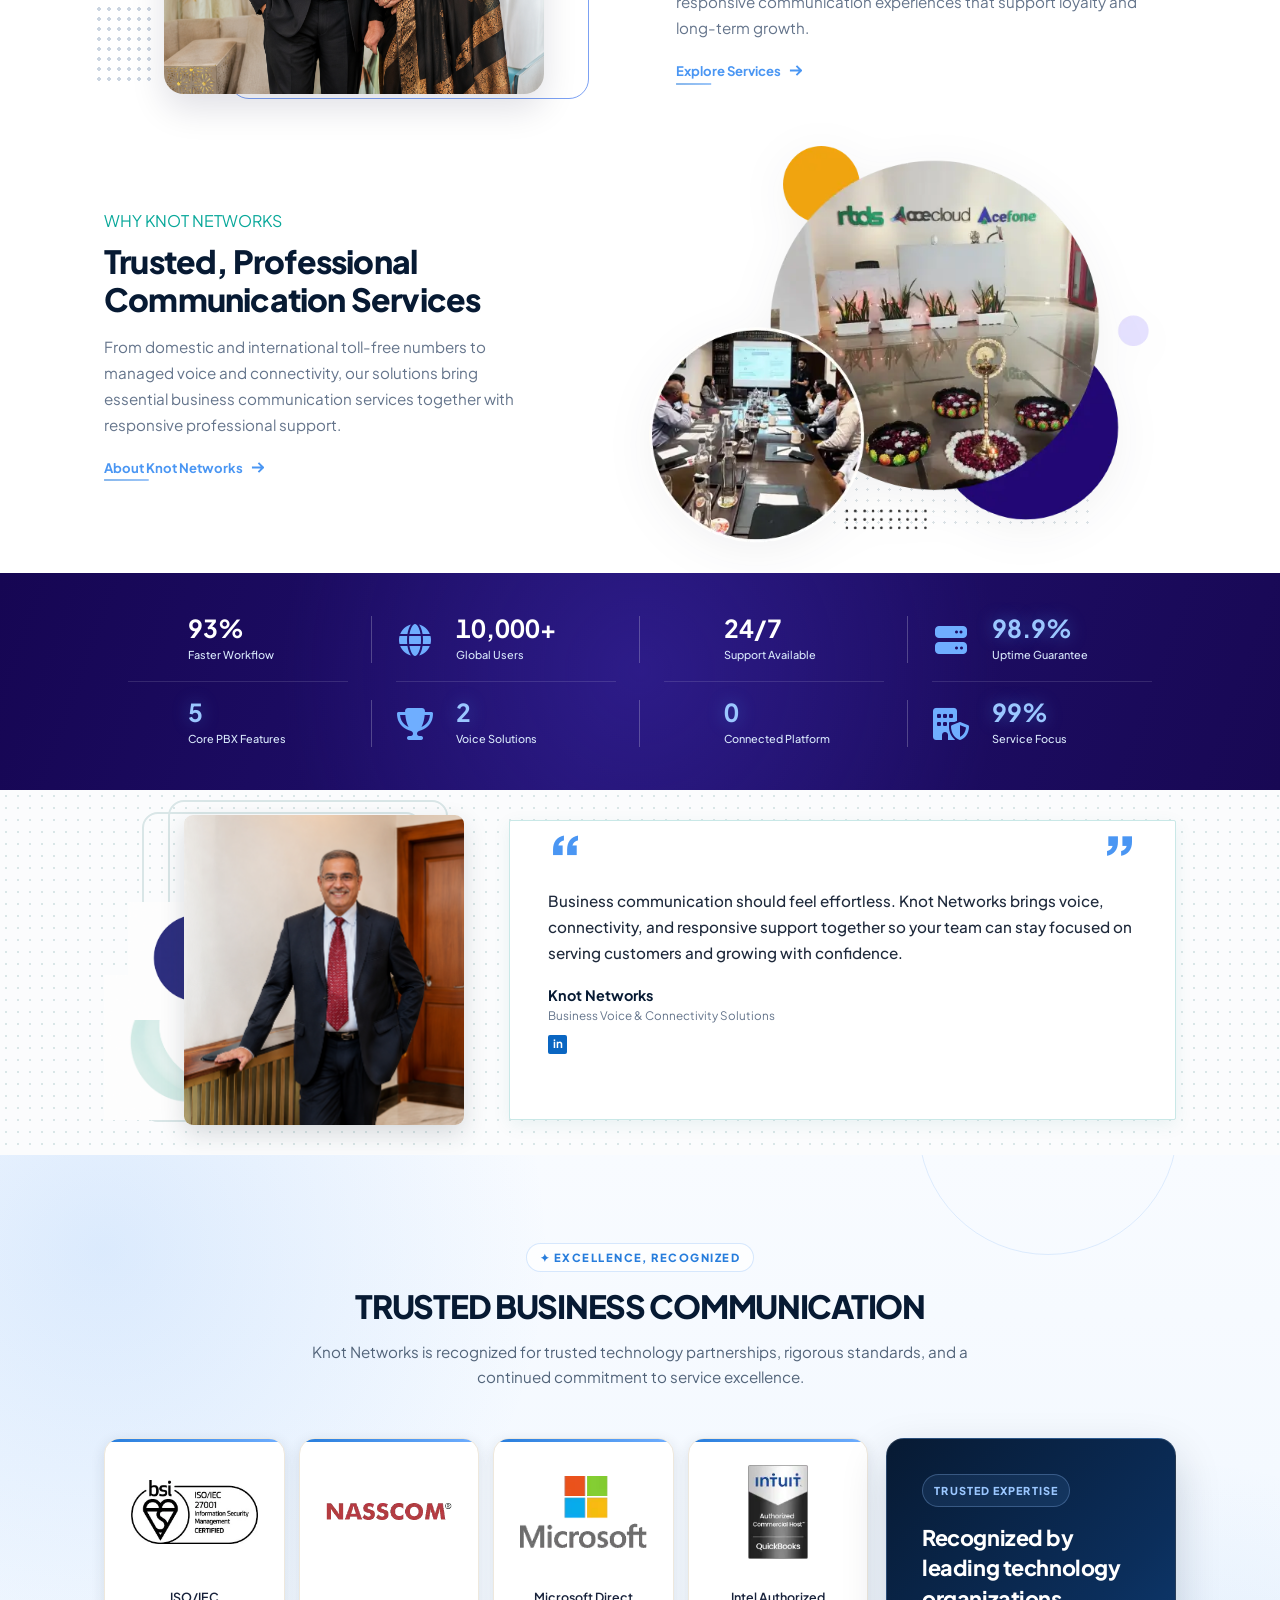
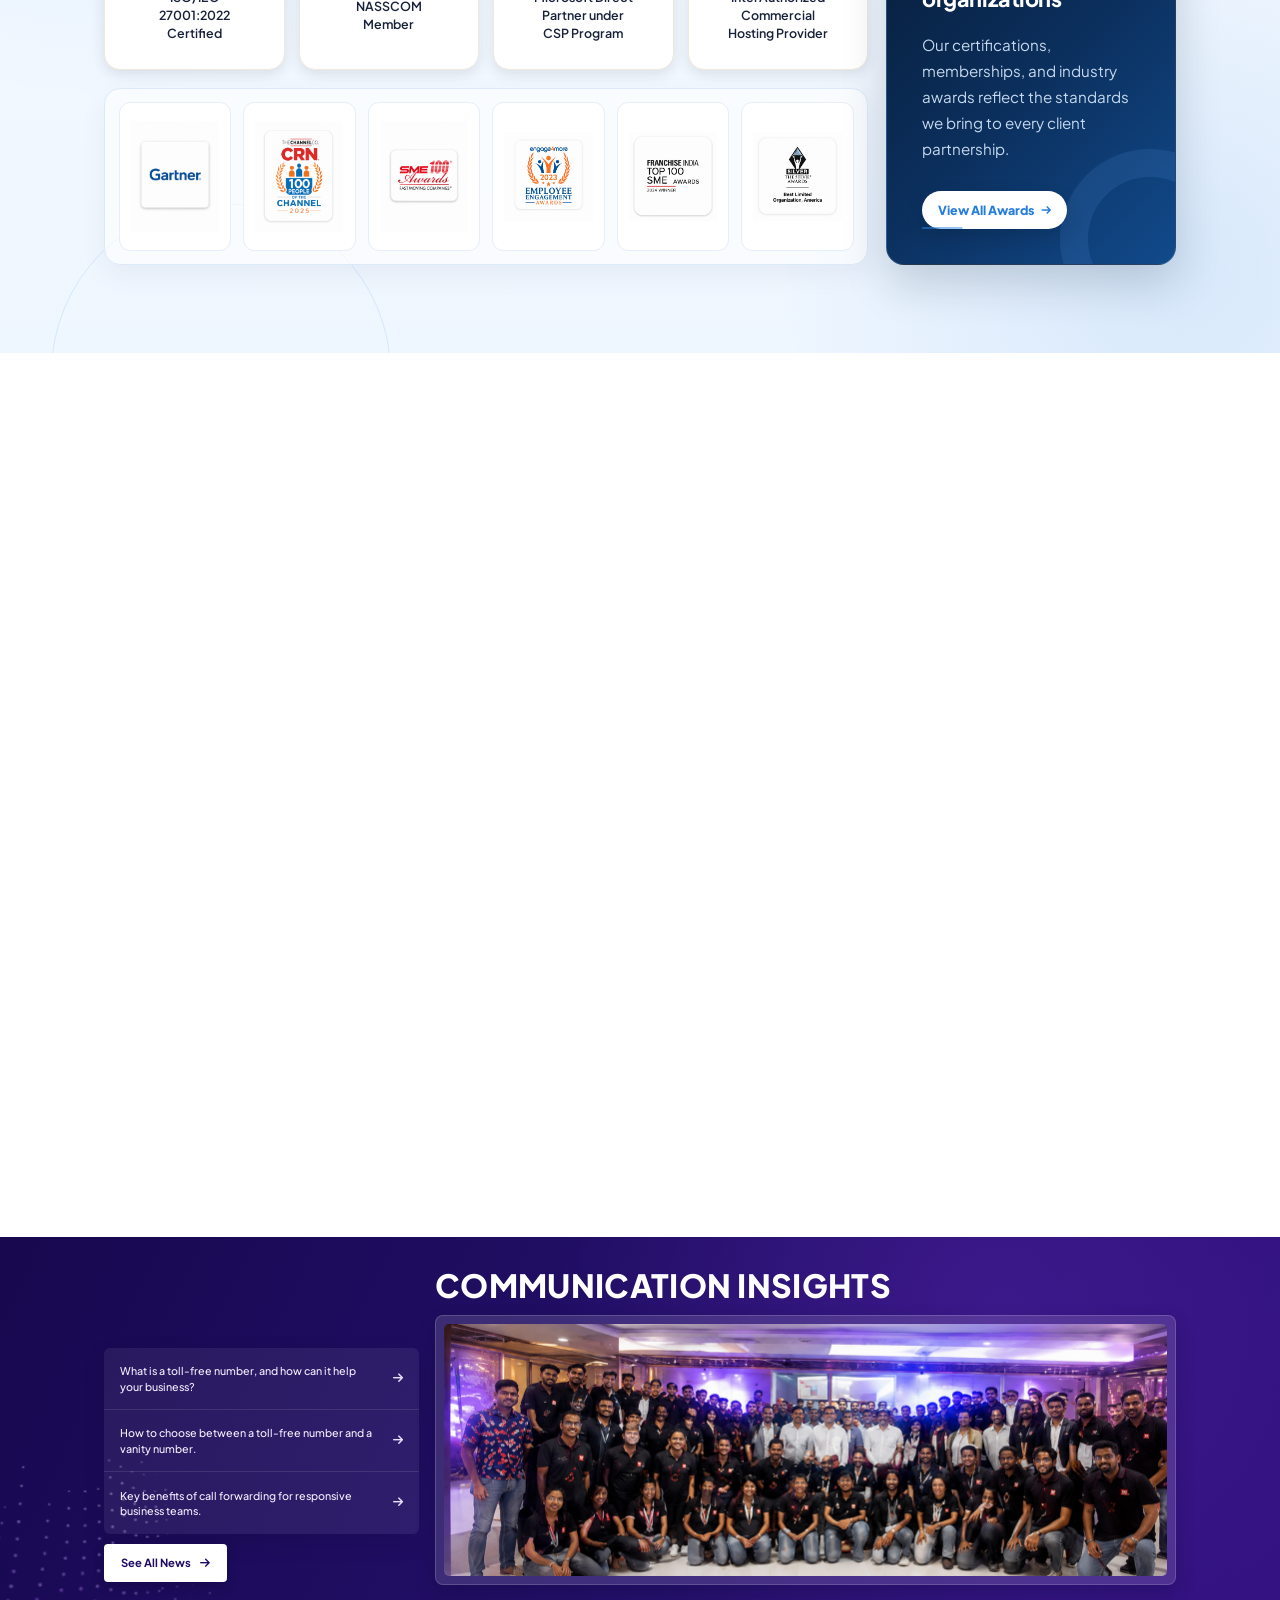
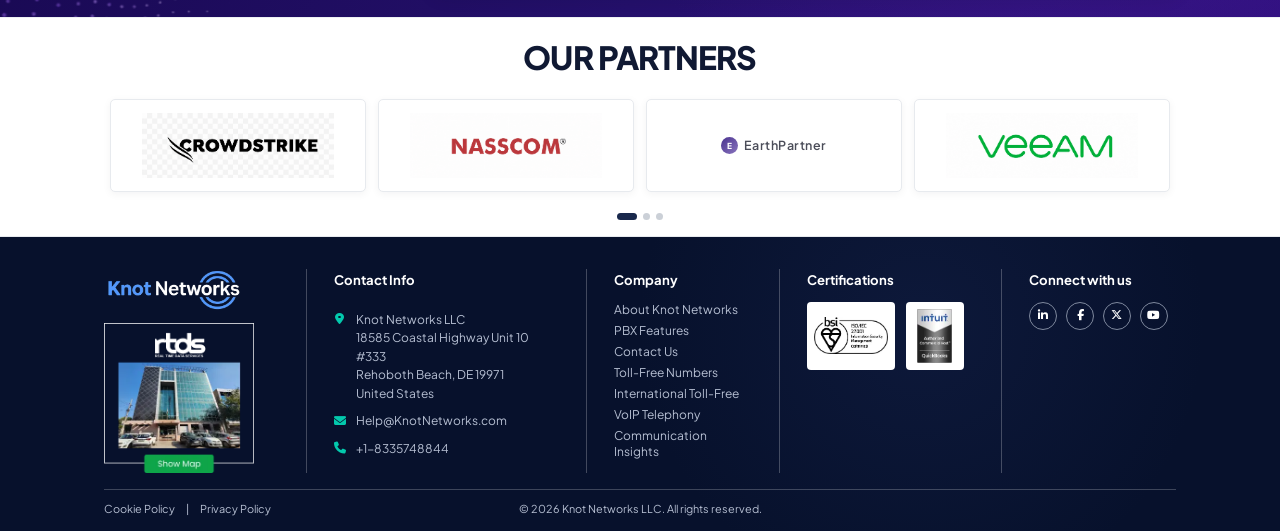
==== commit 7863de23: "content uploaded client side" ====
--- a/index.html
+++ b/index.html
@@ -4,9 +4,9 @@
 <head>
   <meta charset="UTF-8">
   <meta name="viewport" content="width=device-width, initial-scale=1.0">
-  <title>Real Time Data Services (RTDS) - Cloud Solutions & Data Center Services</title>
+  <title>Knot Networks LLC | Business Phone Systems, Toll-Free & VoIP</title>
   <meta name="description"
-    content="Real Time Data Services (RTDS) is empowering businesses to connect with their customers while reducing IT dependencies and operational costs.">
+    content="Knot Networks provides business phone systems, toll-free numbers, VoIP telephony and managed connectivity solutions for growing companies.">
   <link rel="stylesheet" href="https://cdnjs.cloudflare.com/ajax/libs/font-awesome/6.7.2/css/all.min.css">
   <link rel="stylesheet" href="https://cdn-uicons.flaticon.com/3.0.0/uicons-regular-rounded/css/uicons-regular-rounded.css">
   <link rel="stylesheet" href="assets/css/style.css">
@@ -23,7 +23,7 @@
     <div class="container top-bar-inner">
       <div class="announcement-left">
         <span class="badge-new">NEW</span>
-        <span class="announcement-text">AceCloud 10 Welcomes 125+ Students at Ace Hackathon 2025</span>
+        <span class="announcement-text">Reliable business communication backed by 24/7 support</span>
       </div>
       <div class="top-bar-contact">
         <a href="https://www.knotnetworks.com/about" class="contact-link">
@@ -59,9 +59,9 @@
             Company <svg class="chevron-icon" viewBox="0 0 10 6"><path d="M1 1l4 4 4-4" /></svg>
           </button>
           <div class="nav-dropdown">
-            <a href="#company"><i class="fa-regular fa-building"></i><span><b>About RTDS</b><small>Our story, vision and global presence</small></span></a>
-            <a href="#company"><i class="fa-solid fa-user-group"></i><span><b>Leadership</b><small>Meet the minds shaping our future</small></span></a>
-            <a href="#careers"><i class="fa-solid fa-briefcase"></i><span><b>Life &amp; Careers</b><small>Grow with our people-first culture</small></span></a>
+            <a href="#company"><i class="fa-regular fa-building"></i><span><b>About Knot Networks</b><small>Flexible communication for modern business</small></span></a>
+            <a href="#company"><i class="fa-solid fa-earth-americas"></i><span><b>Worldwide Service</b><small>Communication solutions for growing companies</small></span></a>
+            <a href="#contact"><i class="fa-solid fa-headset"></i><span><b>24/7 Support</b><small>Professional help when your team needs it</small></span></a>
           </div>
         </div>
         <div class="nav-item has-dropdown">
@@ -69,9 +69,9 @@
             Solutions <svg class="chevron-icon" viewBox="0 0 10 6"><path d="M1 1l4 4 4-4" /></svg>
           </button>
           <div class="nav-dropdown">
-            <a href="#solutions"><i class="fa-solid fa-cloud"></i><span><b>AceCloud</b><small>Secure, scalable cloud infrastructure</small></span></a>
-            <a href="#solutions"><i class="fa-solid fa-server"></i><span><b>Ace Cloud Hosting</b><small>Managed application and desktop hosting</small></span></a>
-            <a href="#solutions"><i class="fa-solid fa-phone-volume"></i><span><b>Acefone</b><small>Modern cloud communication solutions</small></span></a>
+            <a href="#solutions"><i class="fa-solid fa-phone-volume"></i><span><b>Toll-Free Numbers</b><small>Make it easy for customers to reach you</small></span></a>
+            <a href="#solutions"><i class="fa-solid fa-globe"></i><span><b>International Toll-Free</b><small>Build a trusted presence across markets</small></span></a>
+            <a href="#solutions"><i class="fa-solid fa-headset"></i><span><b>VoIP Telephony</b><small>Flexible cloud calling for your team</small></span></a>
           </div>
         </div>
         <div class="nav-item has-dropdown">
@@ -79,9 +79,9 @@
             Services <svg class="chevron-icon" viewBox="0 0 10 6"><path d="M1 1l4 4 4-4" /></svg>
           </button>
           <div class="nav-dropdown">
-            <a href="#solutions"><i class="fa-solid fa-database"></i><span><b>Data Center Services</b><small>Reliable infrastructure and operations</small></span></a>
-            <a href="#solutions"><i class="fa-solid fa-shield-halved"></i><span><b>Cybersecurity</b><small>Protection for workloads and data</small></span></a>
-            <a href="#solutions"><i class="fa-solid fa-headset"></i><span><b>Managed IT Services</b><small>Expert support for business continuity</small></span></a>
+            <a href="#solutions"><i class="fa-solid fa-gears"></i><span><b>PBX Features</b><small>IVR, forwarding, recording and more</small></span></a>
+            <a href="#solutions"><i class="fa-solid fa-microphone-lines"></i><span><b>Call Recording</b><small>Keep secure records of important conversations</small></span></a>
+            <a href="#solutions"><i class="fa-solid fa-share-nodes"></i><span><b>Call Forwarding</b><small>Keep your business reachable from anywhere</small></span></a>
           </div>
         </div>
         <div class="nav-item has-dropdown">
@@ -89,12 +89,12 @@
             Resources <svg class="chevron-icon" viewBox="0 0 10 6"><path d="M1 1l4 4 4-4" /></svg>
           </button>
           <div class="nav-dropdown">
-            <a href="#resources"><i class="fa-regular fa-newspaper"></i><span><b>News &amp; Insights</b><small>Latest company and industry updates</small></span></a>
-            <a href="#resources"><i class="fa-regular fa-file-lines"></i><span><b>Case Studies</b><small>Real customer transformation stories</small></span></a>
-            <a href="#resources"><i class="fa-solid fa-award"></i><span><b>Awards</b><small>Our recognitions and achievements</small></span></a>
-          </div>
-        </div>
-        <a href="#careers" class="nav-link">Careers</a>
+            <a href="#resources"><i class="fa-regular fa-newspaper"></i><span><b>Communication Insights</b><small>Practical guidance for business calling</small></span></a>
+            <a href="https://www.knotnetworks.com/"><i class="fa-solid fa-magnifying-glass"></i><span><b>Carrier Lookup</b><small>Access useful number information</small></span></a>
+            <a href="https://www.knotnetworks.com/about"><i class="fa-regular fa-circle-question"></i><span><b>FAQs</b><small>Answers about products and service</small></span></a>
+          </div>
+        </div>
+        <a href="#solutions" class="nav-link">Features</a>
         <a href="#contact" class="nav-link">Contact Us</a>
       </nav>
 
@@ -121,11 +121,11 @@
   <section class="hero-section">
     <div class="container hero-grid">
       <div class="hero-content">
-        <span class="hero-tag">REAL TIME DATA SERVICES (RTDS)</span>
-        <h1 class="hero-title">Helping Businesses Grow and Thrive with <span>Cloud Technology</span></h1>
+        <span class="hero-tag">BUSINESS COMMUNICATION, SIMPLIFIED</span>
+        <h1 class="hero-title">Connect Your World with <span>Precision</span></h1>
         <p class="hero-description">
-          Real Time Data Services (RTDS) is empowering businesses to connect with their customers while reducing IT
-          dependencies and operational costs.
+          Flexible voice and connectivity solutions that help startups and established companies communicate clearly,
+          serve customers faster, and stay productive from anywhere.
         </p>
         <div class="hero-actions">
           <a href="#solutions" class="btn-primary">
@@ -141,8 +141,8 @@
       <div class="hero-visual-wrapper">
         <div class="hero-image-container">
           <img src="assets/img/hero-section/background-shape.png" alt="Background Shape" class="hero-bg-shape">
-          <img src="assets/img/hero-section/happy-people.png" alt="RTDS Team" class="hero-people-img">
-          <img src="assets/img/hero-section/twenty-years.png" alt="20+ Years of Excellence" class="hero-badge-img">
+          <img src="assets/img/hero-section/happy-people.png" alt="Knot Networks communication team" class="hero-people-img">
+          <img src="assets/img/hero-section/twenty-years.png" alt="Reliable business communication" class="hero-badge-img">
           <img src="assets/img/hero-section/blue-dot.png" alt="Glowing Sphere" class="hero-dot-img">
         </div>
       </div>
@@ -156,10 +156,10 @@
     <div class="container">
       <div class="section-header-center">
         <span class="section-subtitle offerings-kicker">OUR OFFERINGS</span>
-        <h2 class="section-title-light">Changing the Game Globally</h2>
+        <h2 class="section-title-light">PBX Features Built for Better Conversations</h2>
         <p class="section-desc-light">
-          Committed to client success, we ensure our solutions enhance the business process. RTDS is supported by its
-          three sister companies:
+          Give your team the practical tools to route calls, stay responsive, and deliver a smoother customer
+          experience across every interaction.
         </p>
       </div>
 
@@ -169,14 +169,13 @@
           <!-- Item 1: AceCloud -->
           <div class="accordion-card active" data-img="assets/img/chaning/acecloud-logo.webp">
             <div class="accordion-header">
-              <h3 class="accordion-title">AceCloud</h3>
+              <h3 class="accordion-title">Hosted IVR</h3>
               <div class="accordion-toggle-btn"></div>
             </div>
             <div class="accordion-body">
               <p>
-                AceCloud is a leading provider of high-performance, affordable cloud solutions for SMBs and enterprises.
-                Our offerings include Infrastructure as a Service (IaaS), Backup as a Service (BaaS), Managed
-                Cybersecurity Services, and more.
+                Route incoming calls to the right department or person through a clear cloud-based menu without adding
+                complexity for your team.
               </p>
               <a href="#" class="btn-learn-more">Learn More</a>
             </div>
@@ -185,13 +184,13 @@
           <!-- Item 2: Ace Cloud Hosting -->
           <div class="accordion-card" data-img="assets/img/chaning/ace-cloud-hosting-logo.png">
             <div class="accordion-header">
-              <h3 class="accordion-title">Ace Cloud Hosting</h3>
+              <h3 class="accordion-title">Call Forwarding &amp; ACD</h3>
               <div class="accordion-toggle-btn"></div>
             </div>
             <div class="accordion-body">
               <p>
-                Comprehensive application hosting, QuickBooks desktop cloud solutions, and enterprise virtual desktop
-                infrastructure for seamless remote workspace access anywhere.
+                Forward calls to the right number and use rules-based distribution to connect each caller with the best
+                available agent or department.
               </p>
               <a href="#" class="btn-learn-more">Learn More</a>
             </div>
@@ -200,14 +199,13 @@
           <!-- Item 3: Acefone -->
           <div class="accordion-card" data-img="assets/img/chaning/acefone-logo.svg">
             <div class="accordion-header">
-              <h3 class="accordion-title">Acefone</h3>
+              <h3 class="accordion-title">Voicemail, Recording &amp; Call Blast</h3>
               <div class="accordion-toggle-btn"></div>
             </div>
             <div class="accordion-body">
               <p>
-                Acefone is a premier provider of cloud telephony services worldwide, offering solutions like VoIP phone
-                systems, toll-free numbers, and contact center solutions. With over 100 advanced features, Acefone's
-                cloud telephony solutions enhance customer satisfaction and streamline business communications.
+                Capture missed calls, preserve important conversations, and share pre-recorded voice messages with
+                larger audiences from one connected phone system.
               </p>
               <a href="#" class="btn-learn-more">Learn More</a>
             </div>
@@ -237,19 +235,21 @@
             <div class="lead-dot-matrix"></div>
             <div class="lead-blue-bg"></div>
             <div class="lead-border-frame"></div>
-            <img src="assets/img/leadership/01.png" alt="RTDS Leadership Team" class="leadership-main-img">
+            <img src="assets/img/leadership/01.png" alt="Knot Networks professional team" class="leadership-main-img">
           </div>
         </div>
         <div class="block-text">
-          <span class="section-subtitle">LEADERSHIP INSIGHTS</span>
-          <h2 class="block-title">The Minds Shaping Our Future: Leadership Insights</h2>
+          <span class="section-subtitle">CUSTOMER EXPERIENCE</span>
+          <h2 class="block-title">A Better Customer Experience Starts with Better Connections</h2>
           <p class="block-desc">
-            Our dynamic leadership team drives company's vision, guides strategic growth, and delivers exceptional value
-            to our clients and partners. Explore our leaders' perspectives on innovation, customer satisfaction,
+            Toll-free access, intelligent call routing, and dependable VoIP make it simpler for customers to reach your
+            business. Knot Networks creates responsive communication experiences that support loyalty and long-term growth.
+            <!--
             industry trends, technology, and people—shaping a stronger future.
+            -->
           </p>
           <a href="#" class="know-more-link">
-            Meet Leadership
+            Explore Services
             <svg width="14" height="14" viewBox="0 0 14 14" fill="none" stroke="currentColor" stroke-width="2">
               <path d="M1 7h12M8 2l5 5-5 5" />
             </svg>
@@ -260,15 +260,14 @@
       <!-- Culture Block -->
       <div class="flex-row-block reverse">
         <div class="block-text">
-          <span class="section-subtitle">OUR CULTURE</span>
-          <h2 class="block-title">A Great Place to Work</h2>
+          <span class="section-subtitle">WHY KNOT NETWORKS</span>
+          <h2 class="block-title">Trusted, Professional Communication Services</h2>
           <p class="block-desc">
-            At RTDS, we provide employees the best opportunities to collaborate, learn, and grow. Our inclusive and
-            supportive environment empowers our team to reach their full potential and drive real impact for our clients
-            and partners. Together, we work harder and smarter.
+            From domestic and international toll-free numbers to managed voice and connectivity, our solutions bring
+            essential business communication services together with responsive professional support.
           </p>
           <a href="#" class="know-more-link">
-            Life at RTDS
+            About Knot Networks
             <svg width="14" height="14" viewBox="0 0 14 14" fill="none" stroke="currentColor" stroke-width="2">
               <path d="M1 7h12M8 2l5 5-5 5" />
             </svg>
@@ -278,7 +277,7 @@
           <div class="culture-visual-frame">
             <div class="culture-dot-matrix"></div>
             <img class="culture-composite" src="assets/img/leadership/rtds-is-a-great-place-to-work.webp"
-              alt="RTDS meeting room and welcoming office decorated for a celebration">
+              alt="Knot Networks collaborative business environment">
           </div>
         </div>
       </div>
@@ -297,8 +296,8 @@
             <i class="fi fi-rr-employees"></i>
           </div>
           <div>
-            <div class="metric-number" data-target="600" data-suffix="+">600+</div>
-            <div class="metric-label">Employees</div>
+            <div class="metric-number" data-target="93" data-suffix="%">93%</div>
+            <div class="metric-label">Faster Workflow</div>
           </div>
         </div>
 
@@ -308,8 +307,8 @@
             <i class="fa-solid fa-globe"></i>
           </div>
           <div>
-            <div class="metric-number" data-target="8000" data-suffix="+">8000+</div>
-            <div class="metric-label">Customers</div>
+            <div class="metric-number" data-target="10000" data-suffix="+">10,000+</div>
+            <div class="metric-label">Global Users</div>
           </div>
         </div>
 
@@ -319,8 +318,8 @@
             <i class="fi fi-rr-workflow-alt"></i>
           </div>
           <div>
-            <div class="metric-number" data-target="20000" data-suffix="+">20,000+</div>
-            <div class="metric-label">Workloads Handled</div>
+            <div class="metric-number" data-target="24" data-suffix="/7">24/7</div>
+            <div class="metric-label">Support Available</div>
           </div>
         </div>
 
@@ -330,8 +329,8 @@
             <i class="fa-solid fa-server"></i>
           </div>
           <div>
-            <div class="metric-number" data-target="4000" data-suffix="+">4000+</div>
-            <div class="metric-label">Servers</div>
+            <div class="metric-number" data-target="99" data-suffix=".9%">99.9%</div>
+            <div class="metric-label">Uptime Guarantee</div>
           </div>
         </div>
 
@@ -341,8 +340,8 @@
             <i class="fi fi-rr-world"></i>
           </div>
           <div>
-            <div class="metric-number" data-target="6" data-suffix="+">6+</div>
-            <div class="metric-label">Countries Served</div>
+            <div class="metric-number" data-target="6" data-suffix="">6</div>
+            <div class="metric-label">Core PBX Features</div>
           </div>
         </div>
 
@@ -352,8 +351,8 @@
             <i class="fa-solid fa-trophy"></i>
           </div>
           <div>
-            <div class="metric-number" data-target="100" data-suffix="+">100+</div>
-            <div class="metric-label">Awards</div>
+            <div class="metric-number" data-target="3" data-suffix="">3</div>
+            <div class="metric-label">Voice Solutions</div>
           </div>
         </div>
 
@@ -363,8 +362,8 @@
             <i class="fi fi-rr-calendar-clock"></i>
           </div>
           <div>
-            <div class="metric-number" data-target="15" data-suffix="+">15+</div>
-            <div class="metric-label">Years in Industry</div>
+            <div class="metric-number" data-target="1" data-suffix="">1</div>
+            <div class="metric-label">Connected Platform</div>
           </div>
         </div>
 
@@ -374,8 +373,8 @@
             <i class="fa-solid fa-building-shield"></i>
           </div>
           <div>
-            <div class="metric-number" data-target="10" data-suffix="+">10+</div>
-            <div class="metric-label">Data Center Partnerships</div>
+            <div class="metric-number" data-target="100" data-suffix="%">100%</div>
+            <div class="metric-label">Service Focus</div>
           </div>
         </div>
       </div>
@@ -400,13 +399,17 @@
         <div class="quote-mark quote-mark-close" aria-hidden="true">&rdquo;</div>
         <div class="quote-mark" aria-hidden="true">&ldquo;</div>
         <p class="quote-text">
+          Business communication should feel effortless. Knot Networks brings voice, connectivity, and responsive
+          support together so your team can stay focused on serving customers and growing with confidence.
+          <!--
           We don't just solve IT — we power lasting advances. From today's challenges to future-ready breakthroughs, our
           mission is clear: to be India's go-to partner in scaling, protecting, and innovating through technology.
+          -->
         </p>
         <div class="author-info">
           <div>
-            <div class="author-name">Manoj Chellappa</div>
-            <div class="author-title">Co-founder and Managing Director of Real Time Data Services</div>
+            <div class="author-name">Knot Networks</div>
+            <div class="author-title">Business Voice &amp; Connectivity Solutions</div>
           </div>
           <a href="#" class="linkedin-badge" aria-label="LinkedIn Profile">in</a>
         </div>
@@ -420,7 +423,7 @@
   <section class="awards-section">
     <div class="container">
       <div class="section-header-center">
-        <h2 class="awards-heading">AWARDS &amp; RECOGNITION</h2>
+        <h2 class="awards-heading">TRUSTED BUSINESS COMMUNICATION</h2>
         <p class="section-desc" style="margin:0 auto;">
           Knot Networks is recognized for trusted technology partnerships, rigorous standards, and a continued
           commitment to service excellence.
@@ -487,7 +490,7 @@
        ========================================== -->
   <section class="customers-section">
     <div class="container customers-container">
-      <h2 class="customers-heading">MEET OUR CUSTOMERS</h2>
+      <h2 class="customers-heading">BUILT TO CONNECT MODERN BUSINESSES</h2>
 
       <div class="customers-grid" data-customers-grid>
         <div class="customer-logo-card"><img src="assets/img/our-meet/fortis.png" alt="Fortis"></div>
@@ -525,44 +528,44 @@
         <div class="career-news-list">
           <a href="#" class="career-news-item">
             <span class="career-news-icon" aria-hidden="true"><i class="fa-solid fa-users-viewfinder"></i></span>
-            <span>AceCloud 10 Welcomes 125+ Students at Ace Hackathon 2025</span>
+            <span>Set up a professional toll-free presence that makes your business easier to reach.</span>
             <i class="fa-solid fa-arrow-right career-news-arrow" aria-hidden="true"></i>
           </a>
           <a href="#" class="career-news-item">
             <span class="career-news-icon" aria-hidden="true"><i class="fa-solid fa-people-group"></i></span>
-            <span>AceCloud Technology takes the podium, securing cloud superhero title at Other One &amp; EngGenius Awards.</span>
+            <span>Route every call intelligently with hosted IVR, forwarding, and ACD PBX.</span>
             <i class="fa-solid fa-arrow-right career-news-arrow" aria-hidden="true"></i>
           </a>
           <a href="#" class="career-news-item">
             <span class="career-news-icon" aria-hidden="true"><i class="fa-solid fa-award"></i></span>
-            <span>Mr. Vinay Chhabra, Co-Founder and Managing Director of AceCloud, was awarded 'The Best CEO in Cloud Computing'.</span>
+            <span>Support distributed teams with flexible VoIP telephony and dependable connectivity.</span>
             <i class="fa-solid fa-arrow-right career-news-arrow" aria-hidden="true"></i>
           </a>
         </div>
 
-        <a href="#" class="career-explore-btn">
-          Explore Careers <i class="fa-solid fa-arrow-right" aria-hidden="true"></i>
+        <a href="#contact" class="career-explore-btn">
+          Explore Solutions <i class="fa-solid fa-arrow-right" aria-hidden="true"></i>
         </a>
       </div>
 
       <div class="career-content">
         <div class="career-heading">
-          <h2>CAREER AT RTDS</h2>
-          <p>Much more than a workplace</p>
+          <h2>COMMUNICATION THAT GROWS WITH YOU</h2>
+          <p>Professional voice solutions for modern teams</p>
         </div>
 
         <div class="career-gallery">
           <figure class="career-photo career-photo-main">
-            <img src="assets/img/career/career-leadership-team.webp" alt="RTDS leadership and team members">
+            <img src="assets/img/career/career-leadership-team.webp" alt="Knot Networks communication professionals">
           </figure>
           <figure class="career-photo career-photo-party">
-            <img src="assets/img/career/career-team-party.webp" alt="RTDS team celebration">
+            <img src="assets/img/career/career-team-party.webp" alt="Professional business team">
           </figure>
           <figure class="career-photo career-photo-activity">
-            <img src="assets/img/career/career-team-activity.webp" alt="RTDS team activity">
+            <img src="assets/img/career/career-team-activity.webp" alt="Connected business team">
           </figure>
           <figure class="career-photo career-photo-celebration">
-            <img src="assets/img/career/career-tshirt-celebration.webp" alt="RTDS team celebration in custom T-shirts">
+            <img src="assets/img/career/career-tshirt-celebration.webp" alt="Collaborative support team">
           </figure>
         </div>
       </div>
@@ -578,15 +581,15 @@
       <div class="happening-news">
         <div class="happening-news-list">
           <a href="#" class="happening-news-item">
-            <span>AceCloud 10 Welcomes 100+ Students at Ace Hackathon 2025</span>
+            <span>What is a toll-free number, and how can it help your business?</span>
             <i class="fa-solid fa-arrow-right" aria-hidden="true"></i>
           </a>
           <a href="#" class="happening-news-item">
-            <span>AceCloud TechProm takes the podium, securing cloud superhero title at Other DeepScaleCloud Awards.</span>
+            <span>How to choose between a toll-free number and a vanity number.</span>
             <i class="fa-solid fa-arrow-right" aria-hidden="true"></i>
           </a>
           <a href="#" class="happening-news-item">
-            <span>Mr. Vinay Chhabra, Co-Founder and Managing Director of AceCloud, was awarded 'The Best CEO in Cloud Computing'.</span>
+            <span>Key benefits of call forwarding for responsive business teams.</span>
             <i class="fa-solid fa-arrow-right" aria-hidden="true"></i>
           </a>
         </div>
@@ -597,9 +600,9 @@
       </div>
 
       <div class="happening-feature">
-        <h2>WHAT'S HAPPENING AT RTDS</h2>
+        <h2>COMMUNICATION INSIGHTS</h2>
         <div class="happening-photo-frame">
-          <img src="assets/img/happing/rtds-team-event.png" alt="RTDS team at a company event">
+          <img src="assets/img/happing/rtds-team-event.png" alt="Knot Networks team connecting with customers">
         </div>
       </div>
     </div>
@@ -666,7 +669,7 @@
           <img class="footer-logo" src="assets/img/logo.webp" alt="Knot Networks Logo">
           <a href="https://www.knotnetworks.com/contact" class="footer-map-card"
             aria-label="View Knot Networks contact information">
-            <img src="assets/img/footer.webp" alt="RTDS office building">
+            <img src="assets/img/footer.webp" alt="Knot Networks corporate office">
           </a>
         </div>
 
@@ -683,13 +686,13 @@
         <div class="footer-column">
           <div class="footer-col-title">Company</div>
           <div class="footer-links-list">
-            <a href="#">About RTDS</a>
-            <a href="#">Life at RTDS</a>
-            <a href="#">Careers at RTDS</a>
-            <a href="#">Our Approach</a>
-            <a href="#">News &amp; Press</a>
-            <a href="#">Social Responsibility</a>
-            <a href="#">Contact Us</a>
+            <a href="https://www.knotnetworks.com/about">About Knot Networks</a>
+            <a href="#solutions">PBX Features</a>
+            <a href="https://www.knotnetworks.com/contact">Contact Us</a>
+            <a href="#solutions">Toll-Free Numbers</a>
+            <a href="#solutions">International Toll-Free</a>
+            <a href="#solutions">VoIP Telephony</a>
+            <a href="#resources">Communication Insights</a>
           </div>
         </div>
 
@@ -721,7 +724,7 @@
           <a href="#">Cookie Policy</a><span>|</span><a href="#">Privacy Policy</a>
         </div>
         <div>
-          &copy; 2025 Real Time Data Services Pvt. Ltd. All rights reserved.
+          &copy; 2026 Knot Networks LLC. All rights reserved.
         </div>
       </div>
     </div>
--- a/assets/css/style.css
+++ b/assets/css/style.css
@@ -2435,7 +2435,7 @@
   }
 
   .brand-logo img {
-    width: 98px;
+    width: 160px;
     height: auto;
   }
 
@@ -3441,8 +3441,8 @@
 }
 
 .footer-logo {
-  width: 92px;
-  height: 35px;
+  width: 140px;
+  height: auto;
   margin-bottom: .65rem;
   object-fit: contain;
   object-position: left center;
@@ -3451,9 +3451,9 @@
 .footer-map-card {
   display: block;
   width: 150px;
-  overflow: hidden;
+  /* overflow: hidden;
   border: 1px solid rgba(255, 255, 255, .25);
-  border-radius: 6px;
+  border-radius: 6px; */
 }
 
 .footer-map-card img {
@@ -3522,7 +3522,7 @@
 .footer-social-column {
   display: flex;
   flex-direction: column;
-  justify-content: center;
+  justify-content: start;
 }
 
 .footer-socials {
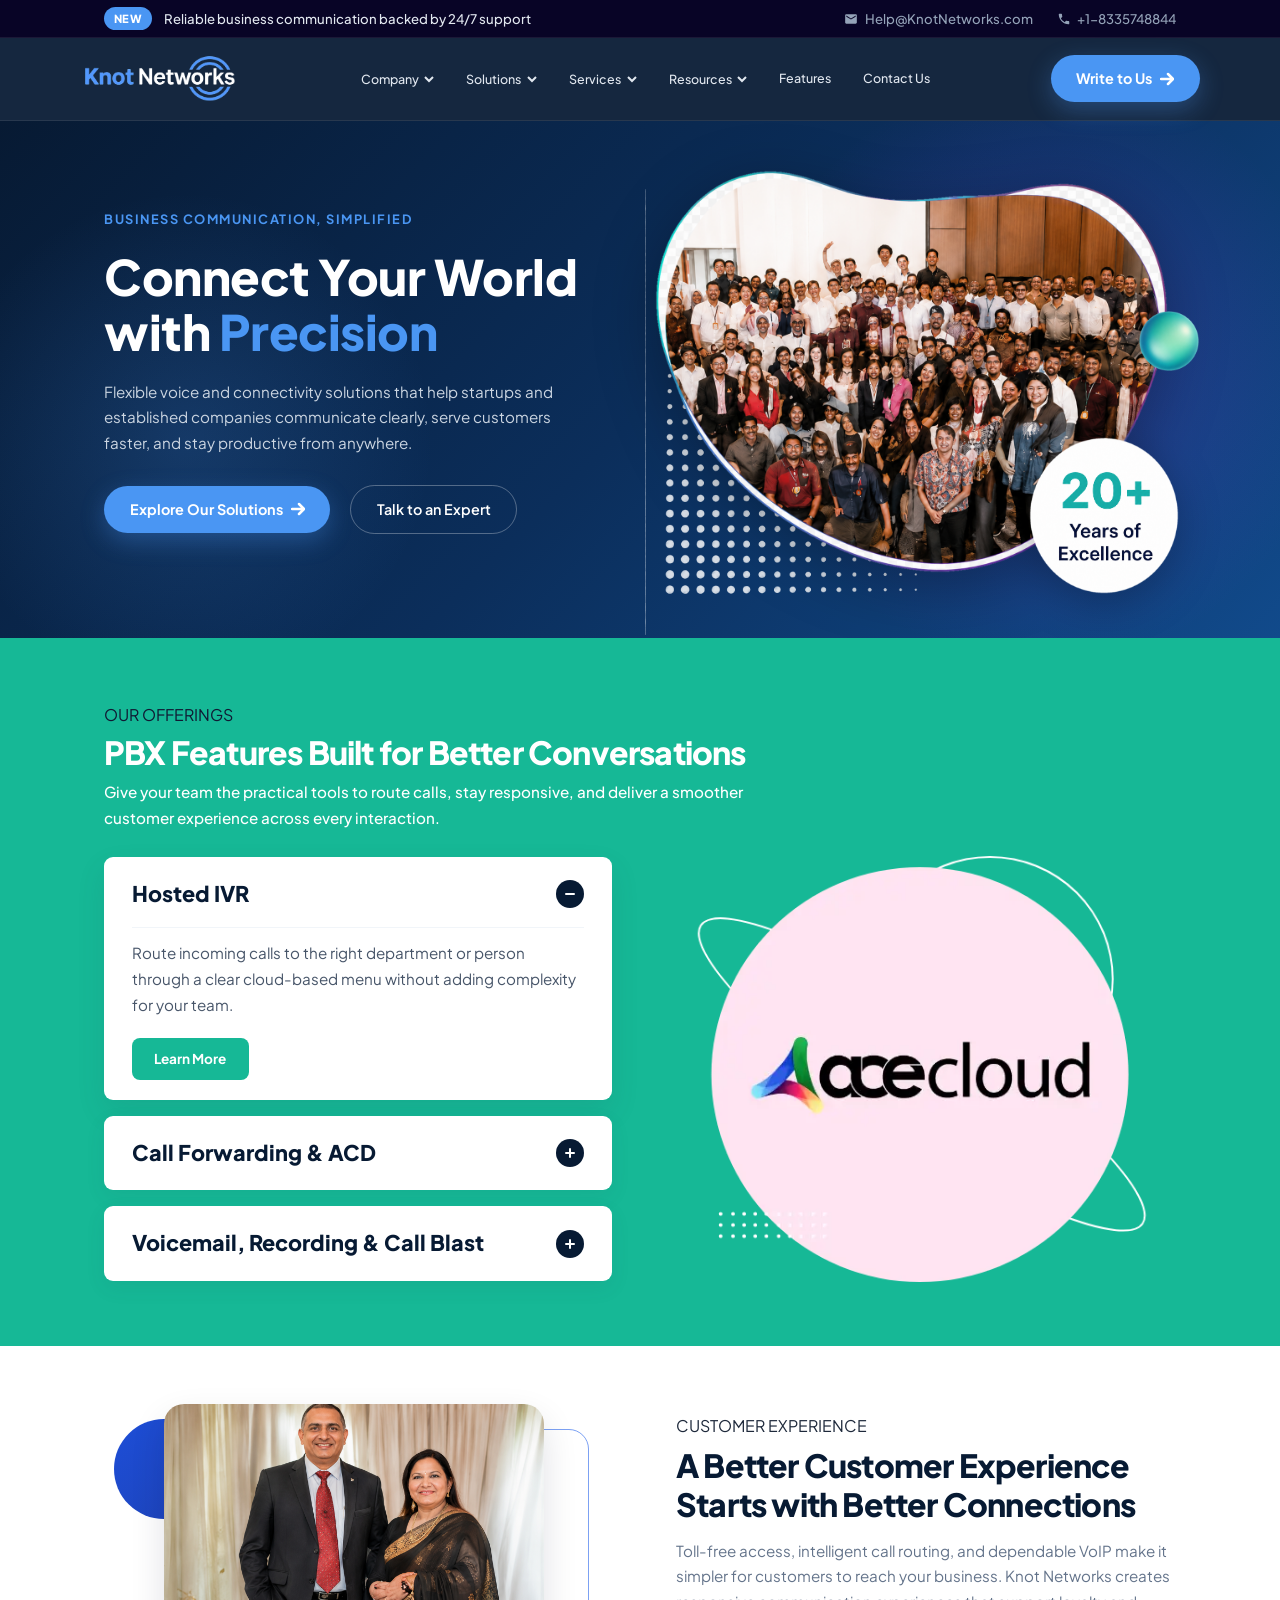
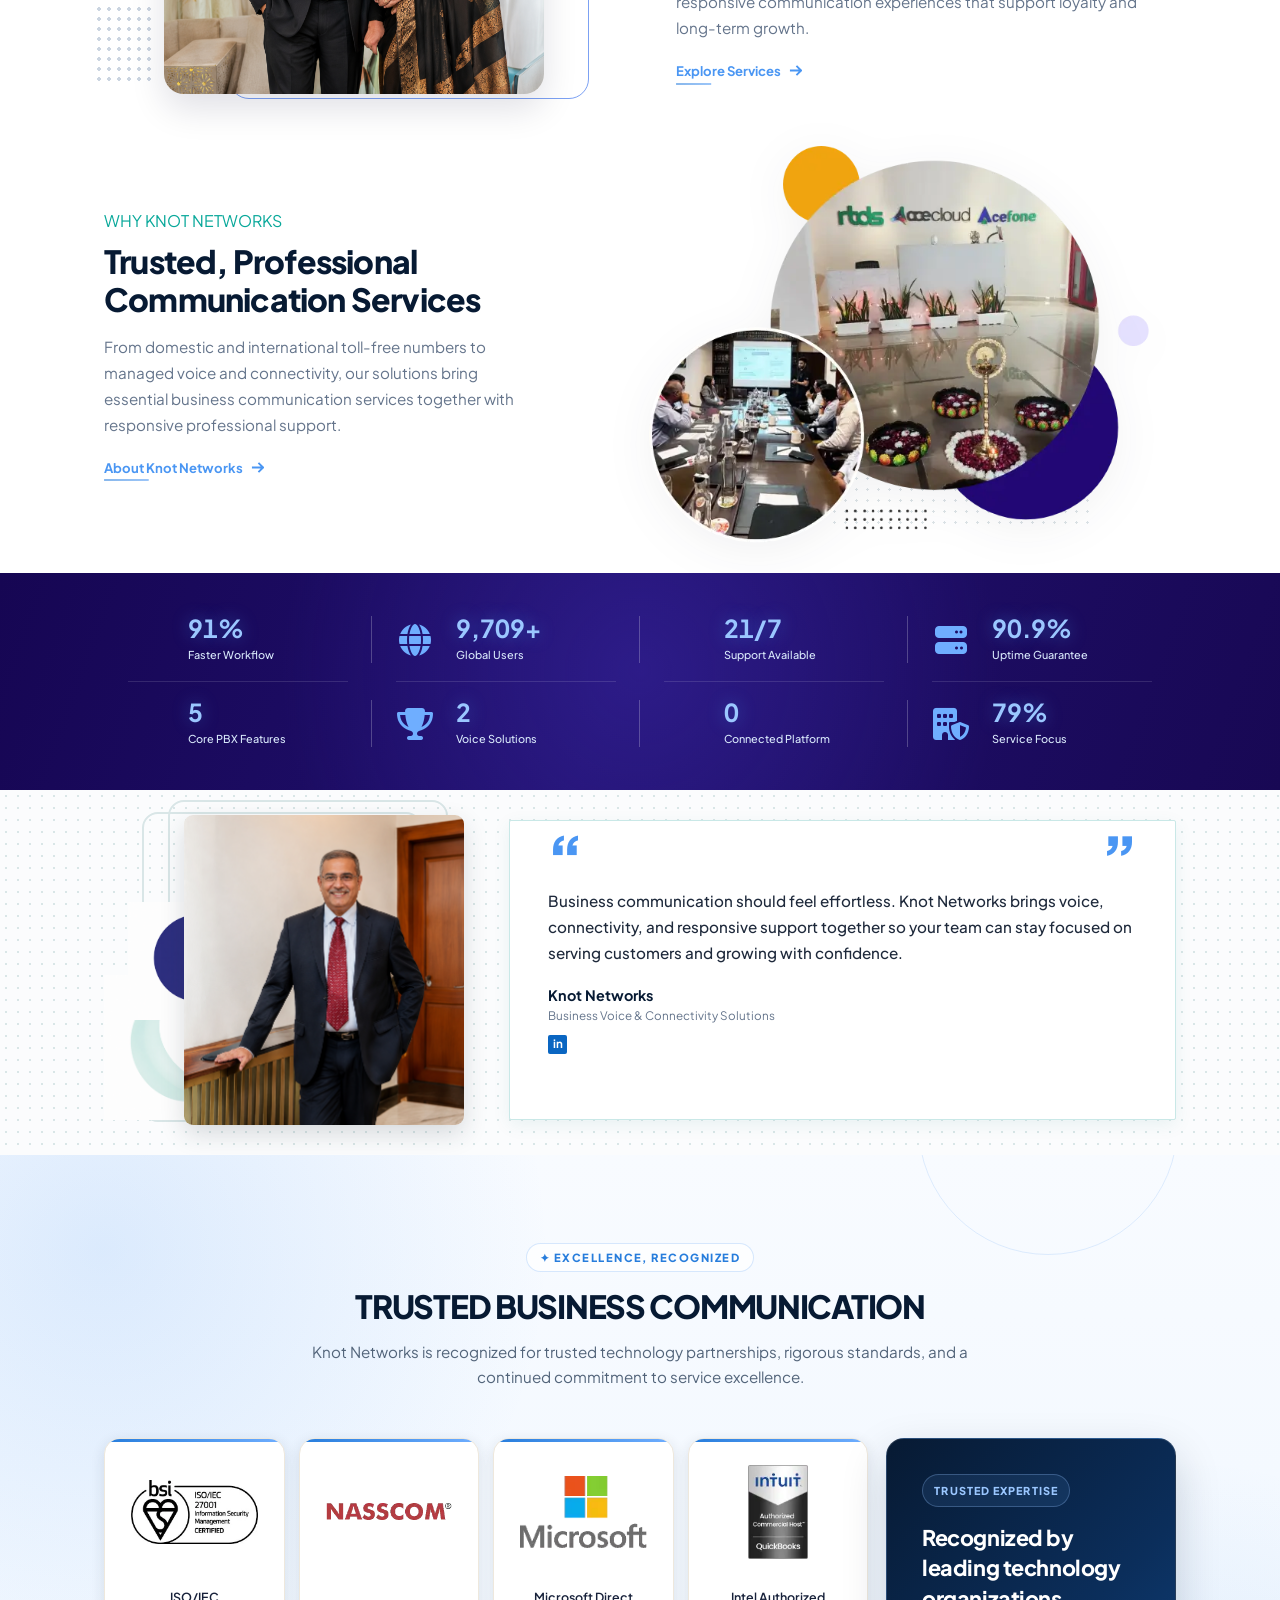
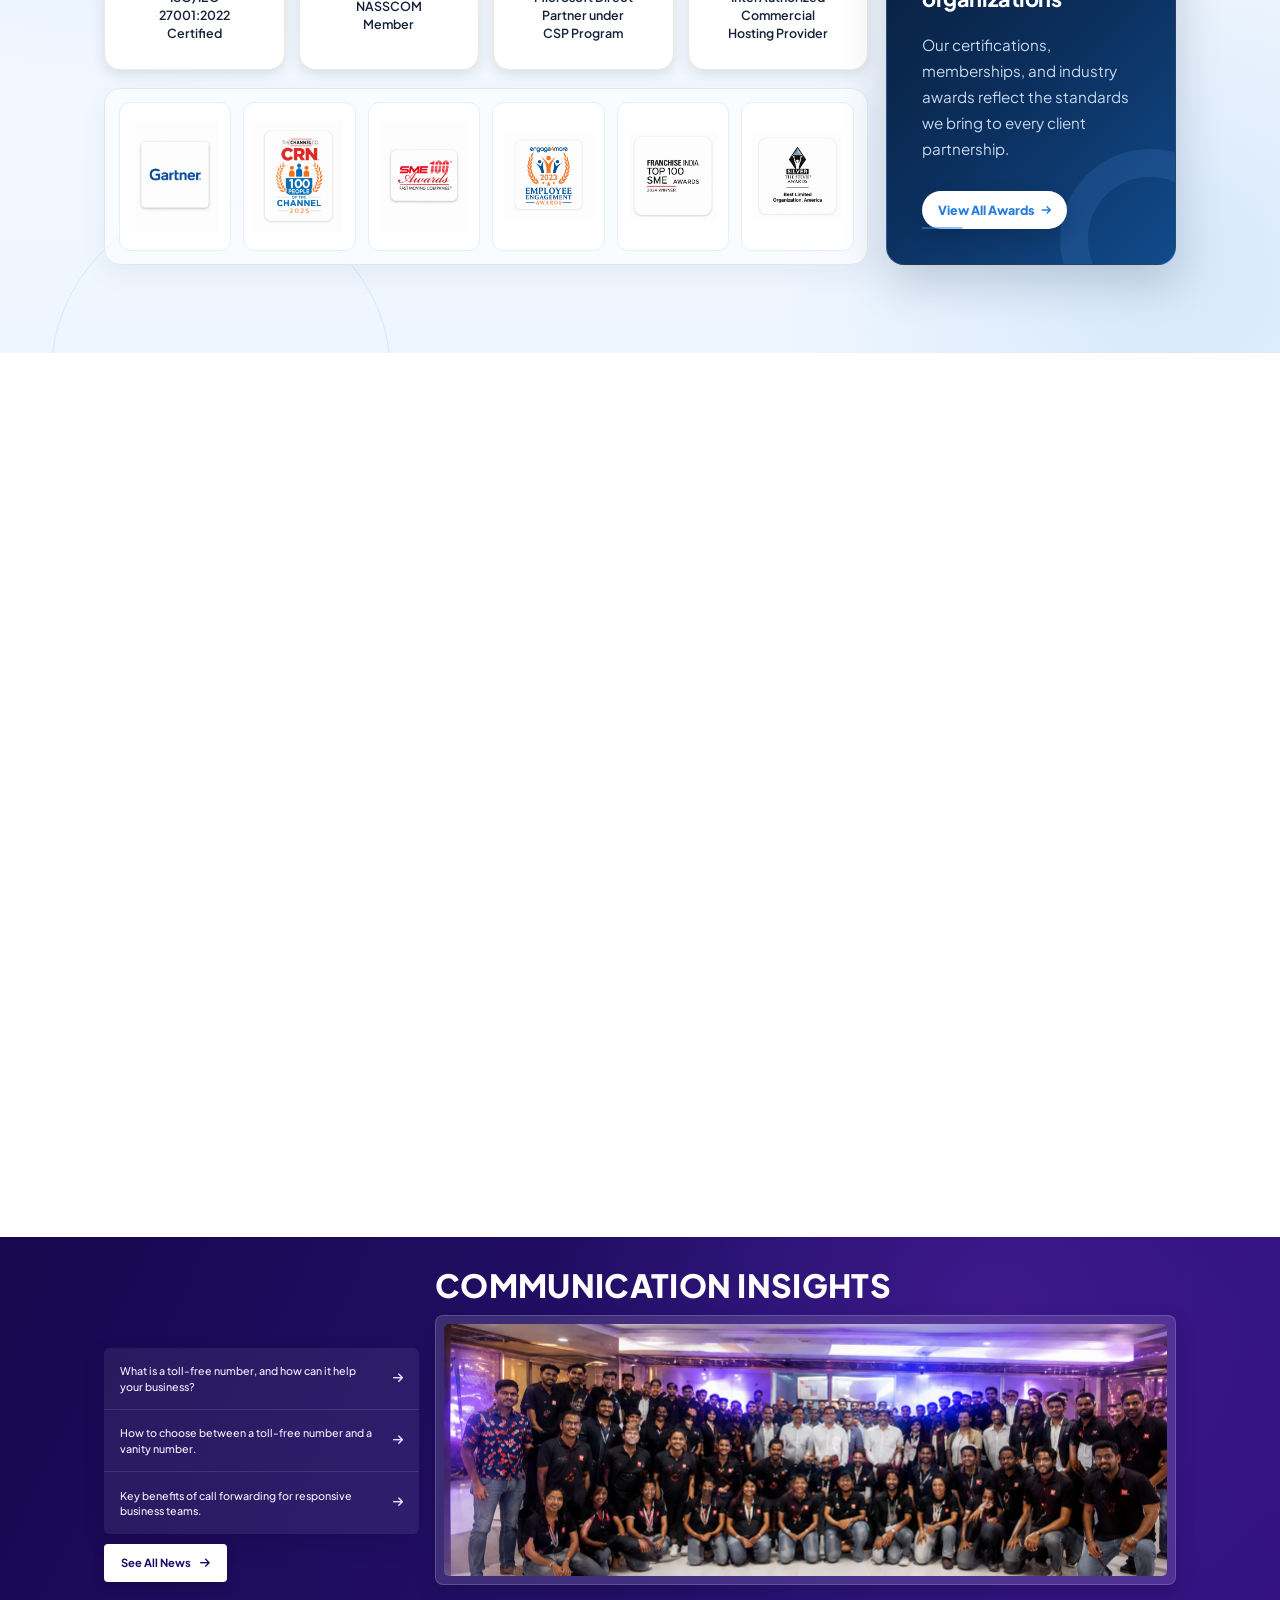
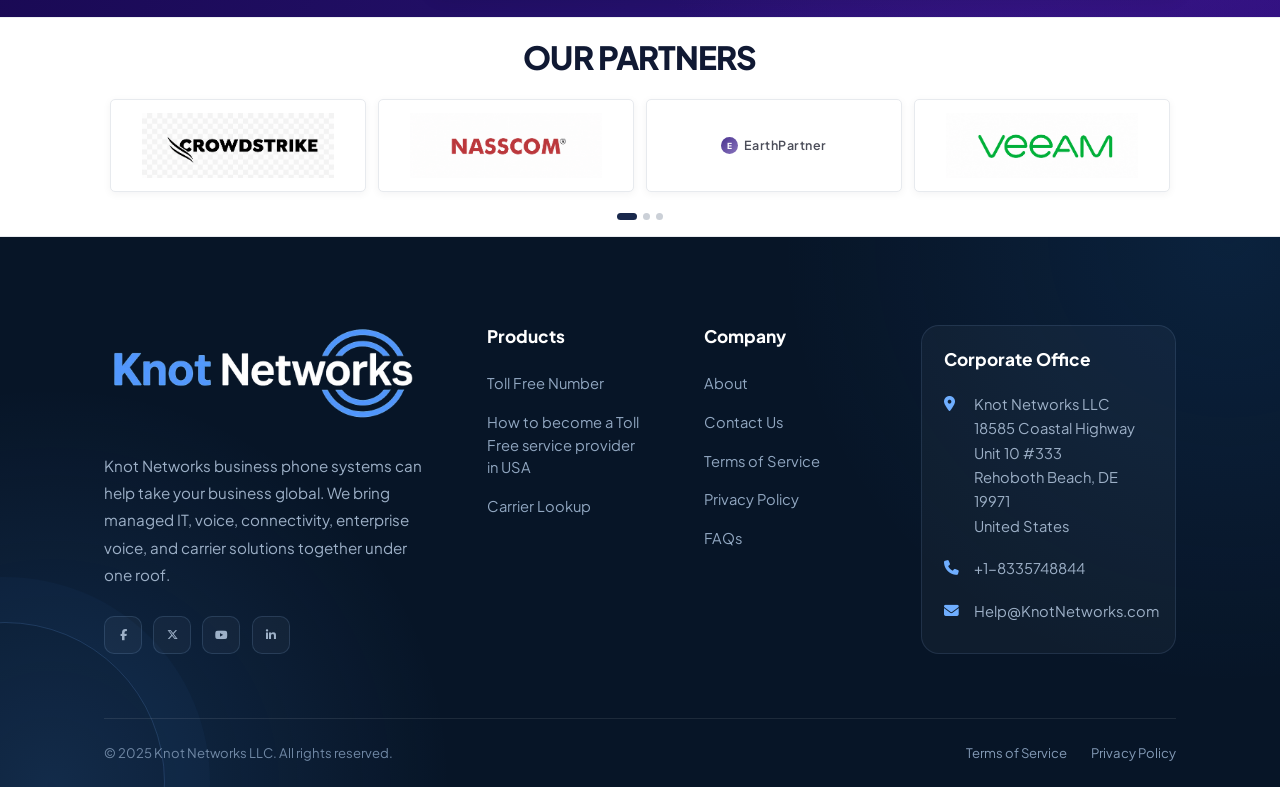
==== commit 4f916d5b: "backup before execute 001" ====
--- a/index.html
+++ b/index.html
@@ -664,67 +664,65 @@
        ========================================== -->
   <footer class="main-footer" id="contact">
     <div class="container footer-container">
-      <div class="footer-top-grid">
-        <div class="footer-brand">
-          <img class="footer-logo" src="assets/img/logo.webp" alt="Knot Networks Logo">
-          <a href="https://www.knotnetworks.com/contact" class="footer-map-card"
-            aria-label="View Knot Networks contact information">
-            <img src="assets/img/footer.webp" alt="Knot Networks corporate office">
-          </a>
-        </div>
-
-        <div class="footer-column footer-contact">
-          <div class="footer-col-title">Contact Info</div>
-          <p><i class="fa-solid fa-location-dot" aria-hidden="true"></i><a
-              href="https://www.knotnetworks.com/contact"><span>Knot Networks LLC<br>18585 Coastal Highway Unit 10 #333<br>Rehoboth Beach, DE 19971<br>United States</span></a></p>
-          <a href="https://www.knotnetworks.com/about"><i class="fa-solid fa-envelope"
-              aria-hidden="true"></i>Help@KnotNetworks.com</a>
-          <a href="https://www.knotnetworks.com/"><i class="fa-solid fa-phone"
-              aria-hidden="true"></i>+1-8335748844</a>
-        </div>
-
-        <div class="footer-column">
-          <div class="footer-col-title">Company</div>
-          <div class="footer-links-list">
-            <a href="https://www.knotnetworks.com/about">About Knot Networks</a>
-            <a href="#solutions">PBX Features</a>
-            <a href="https://www.knotnetworks.com/contact">Contact Us</a>
-            <a href="#solutions">Toll-Free Numbers</a>
-            <a href="#solutions">International Toll-Free</a>
-            <a href="#solutions">VoIP Telephony</a>
-            <a href="#resources">Communication Insights</a>
-          </div>
-        </div>
-
-        <div class="footer-column">
-          <div class="footer-col-title">Certifications</div>
-          <div class="footer-certifications">
-            <div class="footer-cert-card">
-              <img src="assets/img/awards/iso-27001-certified.webp" alt="ISO/IEC 27001 certified">
-            </div>
-            <div class="footer-cert-card footer-cert-intel">
-              <img src="assets/img/awards/intel-titanium-partner.webp" alt="Intel Titanium Partner">
-            </div>
-          </div>
-        </div>
-
-        <div class="footer-column footer-social-column">
-          <div class="footer-col-title">Connect with us</div>
-          <div class="footer-socials">
-            <a href="#" aria-label="LinkedIn"><i class="fa-brands fa-linkedin-in"></i></a>
+      <div class="footer-main-grid">
+        <div class="footer-brand-panel">
+          <a href="https://www.knotnetworks.com/" aria-label="Knot Networks home">
+            <img class="footer-logo" src="assets/img/logo.webp" alt="Knot Networks Logo">
+          </a>
+          <p class="footer-brand-copy">
+            Knot Networks business phone systems can help take your business global. We bring managed IT, voice,
+            connectivity, enterprise voice, and carrier solutions together under one roof.
+          </p>
+          <div class="footer-socials" aria-label="Knot Networks social media">
             <a href="#" aria-label="Facebook"><i class="fa-brands fa-facebook-f"></i></a>
             <a href="#" aria-label="X"><i class="fa-brands fa-x-twitter"></i></a>
             <a href="#" aria-label="YouTube"><i class="fa-brands fa-youtube"></i></a>
-          </div>
+            <a href="#" aria-label="LinkedIn"><i class="fa-brands fa-linkedin-in"></i></a>
+          </div>
+        </div>
+
+        <div class="footer-column">
+          <h3 class="footer-col-title">Products</h3>
+          <div class="footer-links-list">
+            <a href="https://www.knotnetworks.com/toll-free-numbers">Toll Free Number</a>
+            <a href="https://www.knotnetworks.com/toll-free-provider">How to become a Toll Free service provider in USA</a>
+            <a href="https://www.knotnetworks.com/carrier">Carrier Lookup</a>
+          </div>
+        </div>
+
+        <div class="footer-column">
+          <h3 class="footer-col-title">Company</h3>
+          <div class="footer-links-list">
+            <a href="https://www.knotnetworks.com/about">About</a>
+            <a href="https://www.knotnetworks.com/contact">Contact Us</a>
+            <a href="#">Terms of Service</a>
+            <a href="#">Privacy Policy</a>
+            <a href="https://www.knotnetworks.com/about">FAQs</a>
+          </div>
+        </div>
+
+        <div class="footer-column footer-office">
+          <h3 class="footer-col-title">Corporate Office</h3>
+          <a href="https://www.knotnetworks.com/contact" class="footer-office-item">
+            <i class="fa-solid fa-location-dot" aria-hidden="true"></i>
+            <span>Knot Networks LLC<br>18585 Coastal Highway Unit 10 #333<br>Rehoboth Beach, DE 19971<br>United States</span>
+          </a>
+          <a href="https://www.knotnetworks.com/" class="footer-office-item">
+            <i class="fa-solid fa-phone" aria-hidden="true"></i>
+            <span>+1-8335748844</span>
+          </a>
+          <a href="https://www.knotnetworks.com/about" class="footer-office-item">
+            <i class="fa-solid fa-envelope" aria-hidden="true"></i>
+            <span>Help@KnotNetworks.com</span>
+          </a>
         </div>
       </div>
 
       <div class="footer-bottom-bar">
+        <p>&copy; 2025 Knot Networks LLC. All rights reserved.</p>
         <div class="footer-legal-links">
-          <a href="#">Cookie Policy</a><span>|</span><a href="#">Privacy Policy</a>
-        </div>
-        <div>
-          &copy; 2026 Knot Networks LLC. All rights reserved.
+          <a href="#">Terms of Service</a>
+          <a href="#">Privacy Policy</a>
         </div>
       </div>
     </div>
--- a/assets/css/style.css
+++ b/assets/css/style.css
@@ -3558,8 +3558,6 @@
 }
 
 .footer-legal-links {
-  position: absolute;
-  left: 0;
   display: flex;
   gap: .7rem;
 }
@@ -4207,3 +4205,191 @@
 .awards-section .section-desc {
   text-align: center;
 }
+
+/* Modern Knot Networks footer */
+.main-footer {
+  position: relative;
+  isolation: isolate;
+  overflow: hidden;
+  padding: 5.5rem 0 1.5rem;
+  background:
+    radial-gradient(circle at 4% 100%, rgba(74, 150, 243, .17), transparent 25rem),
+    radial-gradient(circle at 96% 0%, rgba(39, 125, 220, .12), transparent 28rem),
+    #071527;
+  color: #9db0c7;
+  font-size: .92rem;
+}
+
+.main-footer::before {
+  position: absolute;
+  z-index: -1;
+  bottom: -155px;
+  left: -155px;
+  width: 320px;
+  height: 320px;
+  border: 1px solid rgba(111, 174, 255, .18);
+  border-radius: 50%;
+  box-shadow: 0 0 0 45px rgba(74, 150, 243, .035);
+  content: "";
+}
+
+.footer-container {
+  position: relative;
+  max-width: 1200px;
+}
+
+.footer-main-grid {
+  display: grid;
+  grid-template-columns: minmax(280px, 1.5fr) minmax(150px, .72fr) minmax(150px, .72fr) minmax(255px, 1fr);
+  gap: clamp(2rem, 5vw, 4.75rem);
+  padding-bottom: 4rem;
+}
+
+.footer-brand-panel { max-width: 370px; }
+
+.footer-logo {
+  display: block;
+  width: min(100%, 340px);
+  height: auto;
+  margin: 0 0 1.75rem;
+  object-fit: contain;
+  object-position: left center;
+}
+
+.footer-brand-copy {
+  margin-bottom: 1.75rem;
+  color: #9db0c7;
+  font-size: .95rem;
+  line-height: 1.8;
+}
+
+.footer-col-title {
+  margin: 0 0 1.55rem;
+  color: #fff;
+  font-size: 1.08rem;
+  font-weight: 750;
+  line-height: 1.3;
+}
+
+.footer-links-list {
+  display: flex;
+  flex-direction: column;
+  gap: 1rem;
+}
+
+.footer-links-list a {
+  position: relative;
+  width: fit-content;
+  color: #91a7c1;
+  font-size: .92rem;
+  line-height: 1.55;
+  transition: color .25s ease, transform .25s ease;
+}
+
+.footer-links-list a::before {
+  position: absolute;
+  top: .72em;
+  left: -.9rem;
+  width: 5px;
+  height: 5px;
+  border-radius: 50%;
+  background: #4A96F3;
+  content: "";
+  opacity: 0;
+  transform: scale(0);
+  transition: opacity .25s ease, transform .25s ease;
+}
+
+.footer-links-list a:hover {
+  color: #fff;
+  transform: translateX(.55rem);
+}
+
+.footer-links-list a:hover::before { opacity: 1; transform: scale(1); }
+
+.footer-socials {
+  display: flex;
+  gap: .7rem;
+}
+
+.footer-socials a {
+  display: inline-flex;
+  width: 38px;
+  height: 38px;
+  align-items: center;
+  justify-content: center;
+  border: 1px solid rgba(155, 199, 255, .15);
+  border-radius: 10px;
+  background: rgba(255, 255, 255, .035);
+  color: #9db0c7;
+  transition: color .25s ease, border-color .25s ease, background .25s ease, transform .25s ease;
+}
+
+.footer-socials a:hover {
+  border-color: #4A96F3;
+  background: #277DDC;
+  color: #fff;
+  transform: translateY(-3px);
+}
+
+.footer-office {
+  padding: 1.4rem;
+  border: 1px solid rgba(155, 199, 255, .12);
+  border-radius: 18px;
+  background: rgba(255, 255, 255, .035);
+}
+
+.footer-office .footer-col-title { margin-bottom: 1.35rem; }
+
+.footer-office-item {
+  display: grid;
+  grid-template-columns: 18px minmax(0, 1fr);
+  gap: .75rem;
+  margin-bottom: 1.15rem;
+  color: #9db0c7;
+  line-height: 1.65;
+  transition: color .25s ease;
+}
+
+.footer-office-item:last-child { margin-bottom: 0; }
+.footer-office-item i { margin-top: .3rem; color: #6FAEFF; }
+.footer-office-item:hover { color: #fff; }
+
+.footer-bottom-bar {
+  display: flex;
+  align-items: center;
+  justify-content: space-between;
+  gap: 1.5rem;
+  padding: 1.4rem 0 0;
+  border-top: 1px solid rgba(255, 255, 255, .09);
+  color: #7088a5;
+  font-size: .82rem;
+}
+
+.footer-legal-links {
+  display: flex;
+  gap: 1.5rem;
+}
+
+.footer-legal-links a { color: #839ab6; transition: color .25s ease; }
+.footer-legal-links a:hover { color: #6FAEFF; }
+
+@media (max-width: 1024px) {
+  .footer-main-grid { grid-template-columns: 1.4fr 1fr 1fr; }
+  .footer-office { grid-column: 1 / -1; }
+}
+
+@media (max-width: 720px) {
+  .main-footer { padding-top: 4rem; }
+  .footer-main-grid { grid-template-columns: repeat(2, minmax(0, 1fr)); gap: 2.5rem 1.5rem; }
+  .footer-brand-panel { grid-column: 1 / -1; max-width: 100%; }
+  .footer-logo { width: 280px; }
+  .footer-office { grid-column: 1 / -1; }
+}
+
+@media (max-width: 480px) {
+  .footer-main-grid { grid-template-columns: 1fr; }
+  .footer-brand-panel,
+  .footer-office { grid-column: auto; }
+  .footer-bottom-bar { flex-direction: column; align-items: flex-start; }
+}
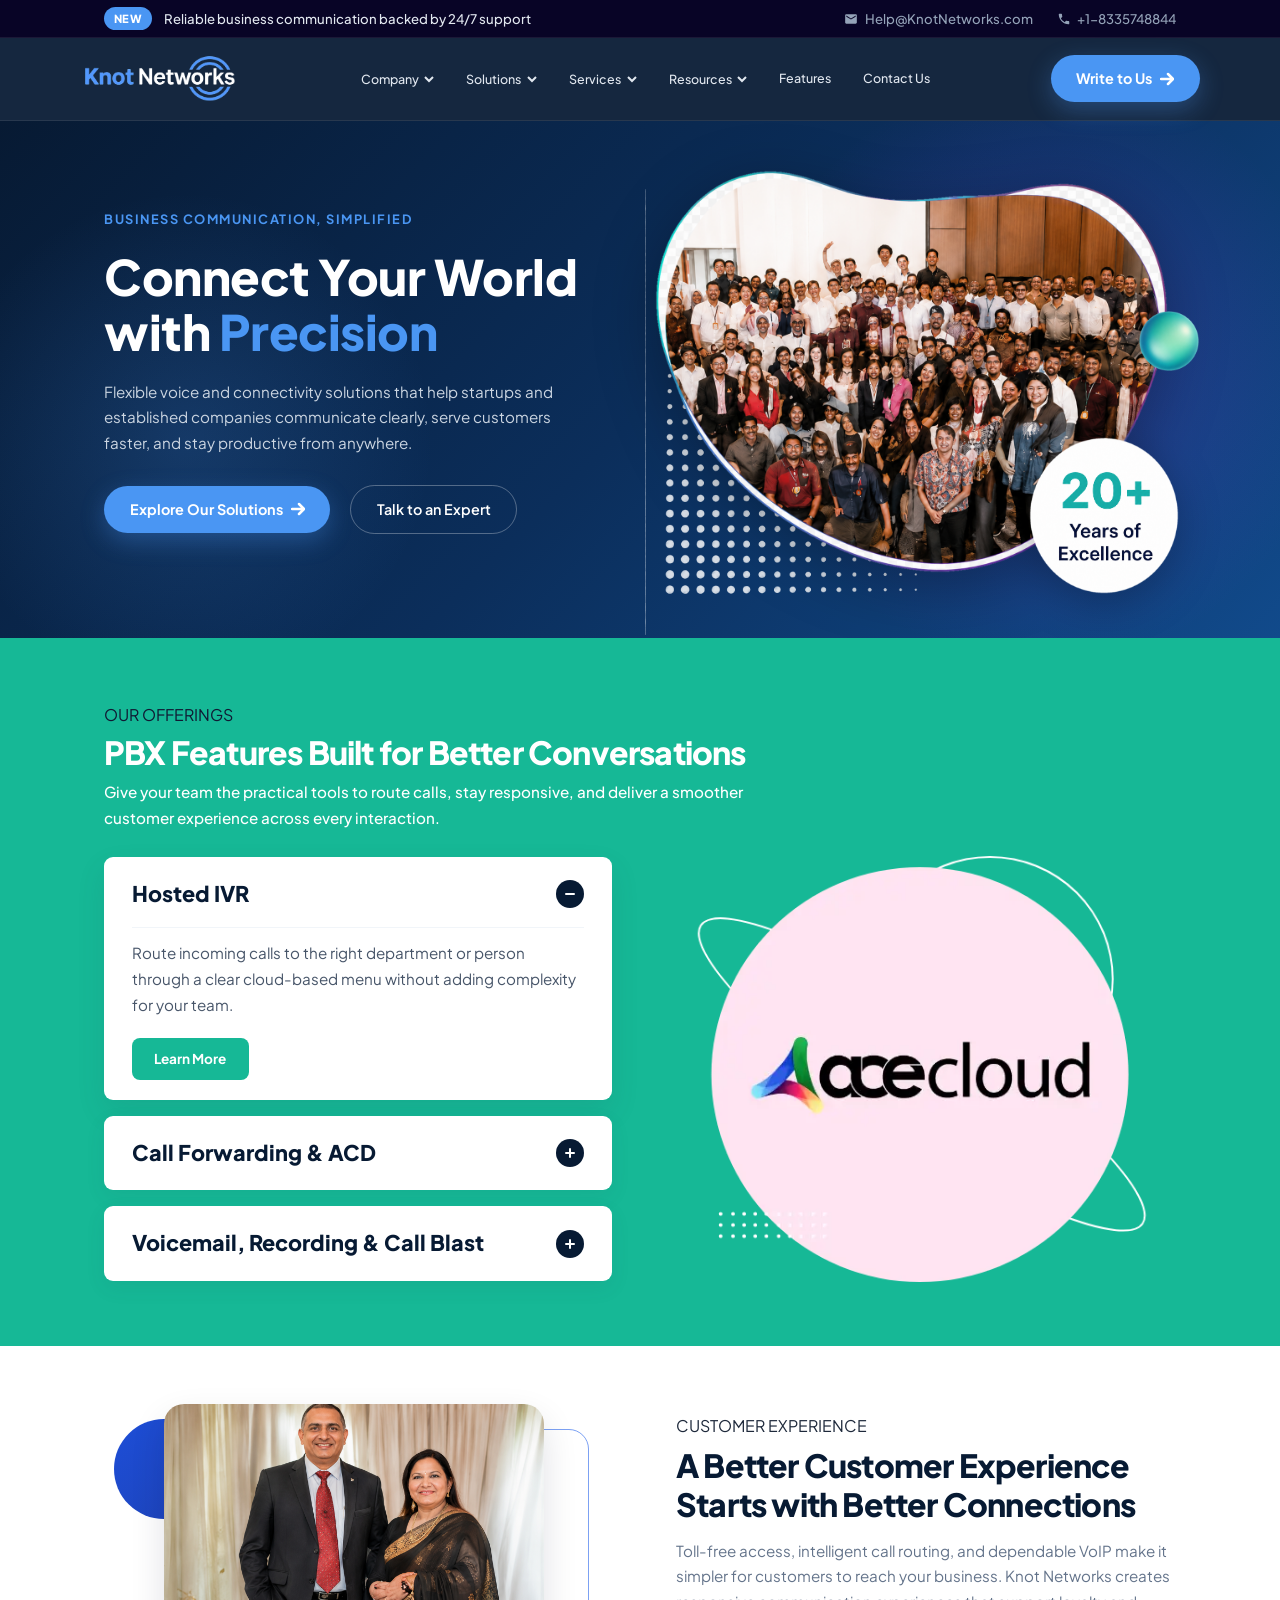
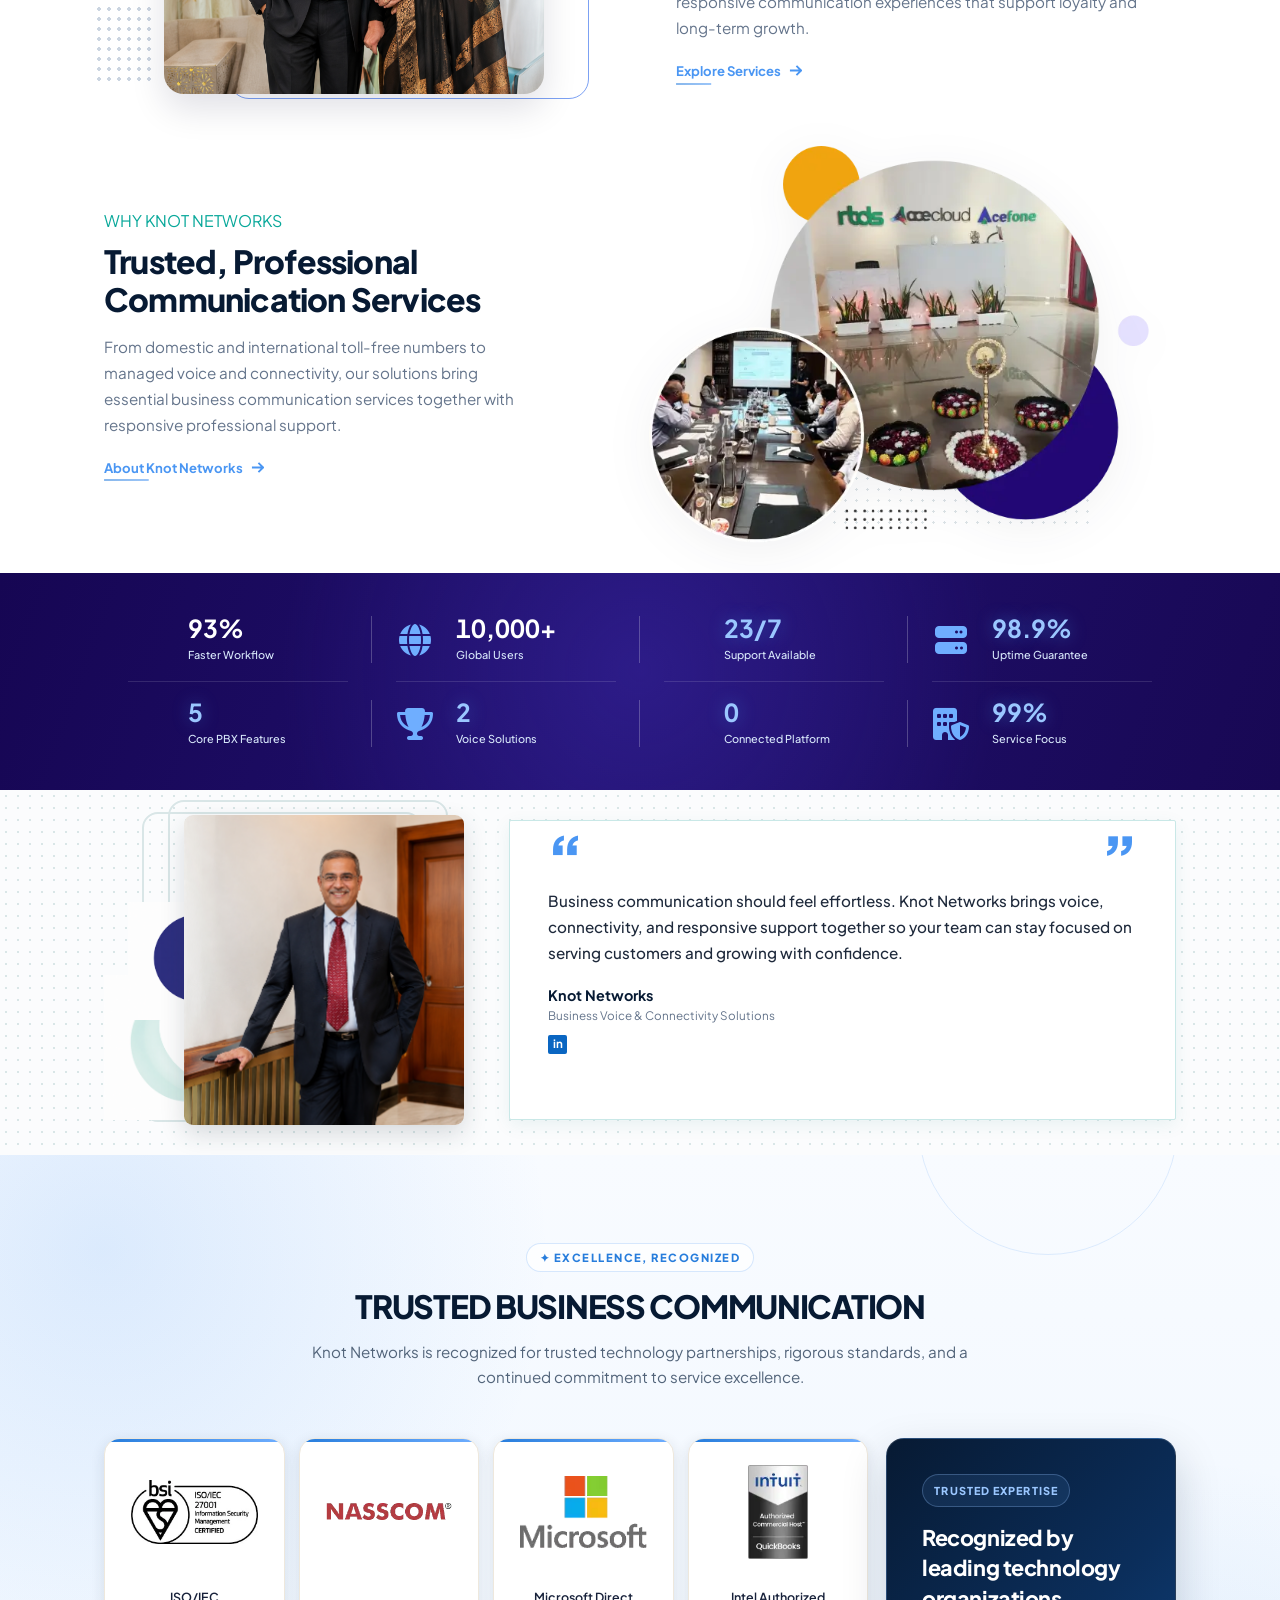
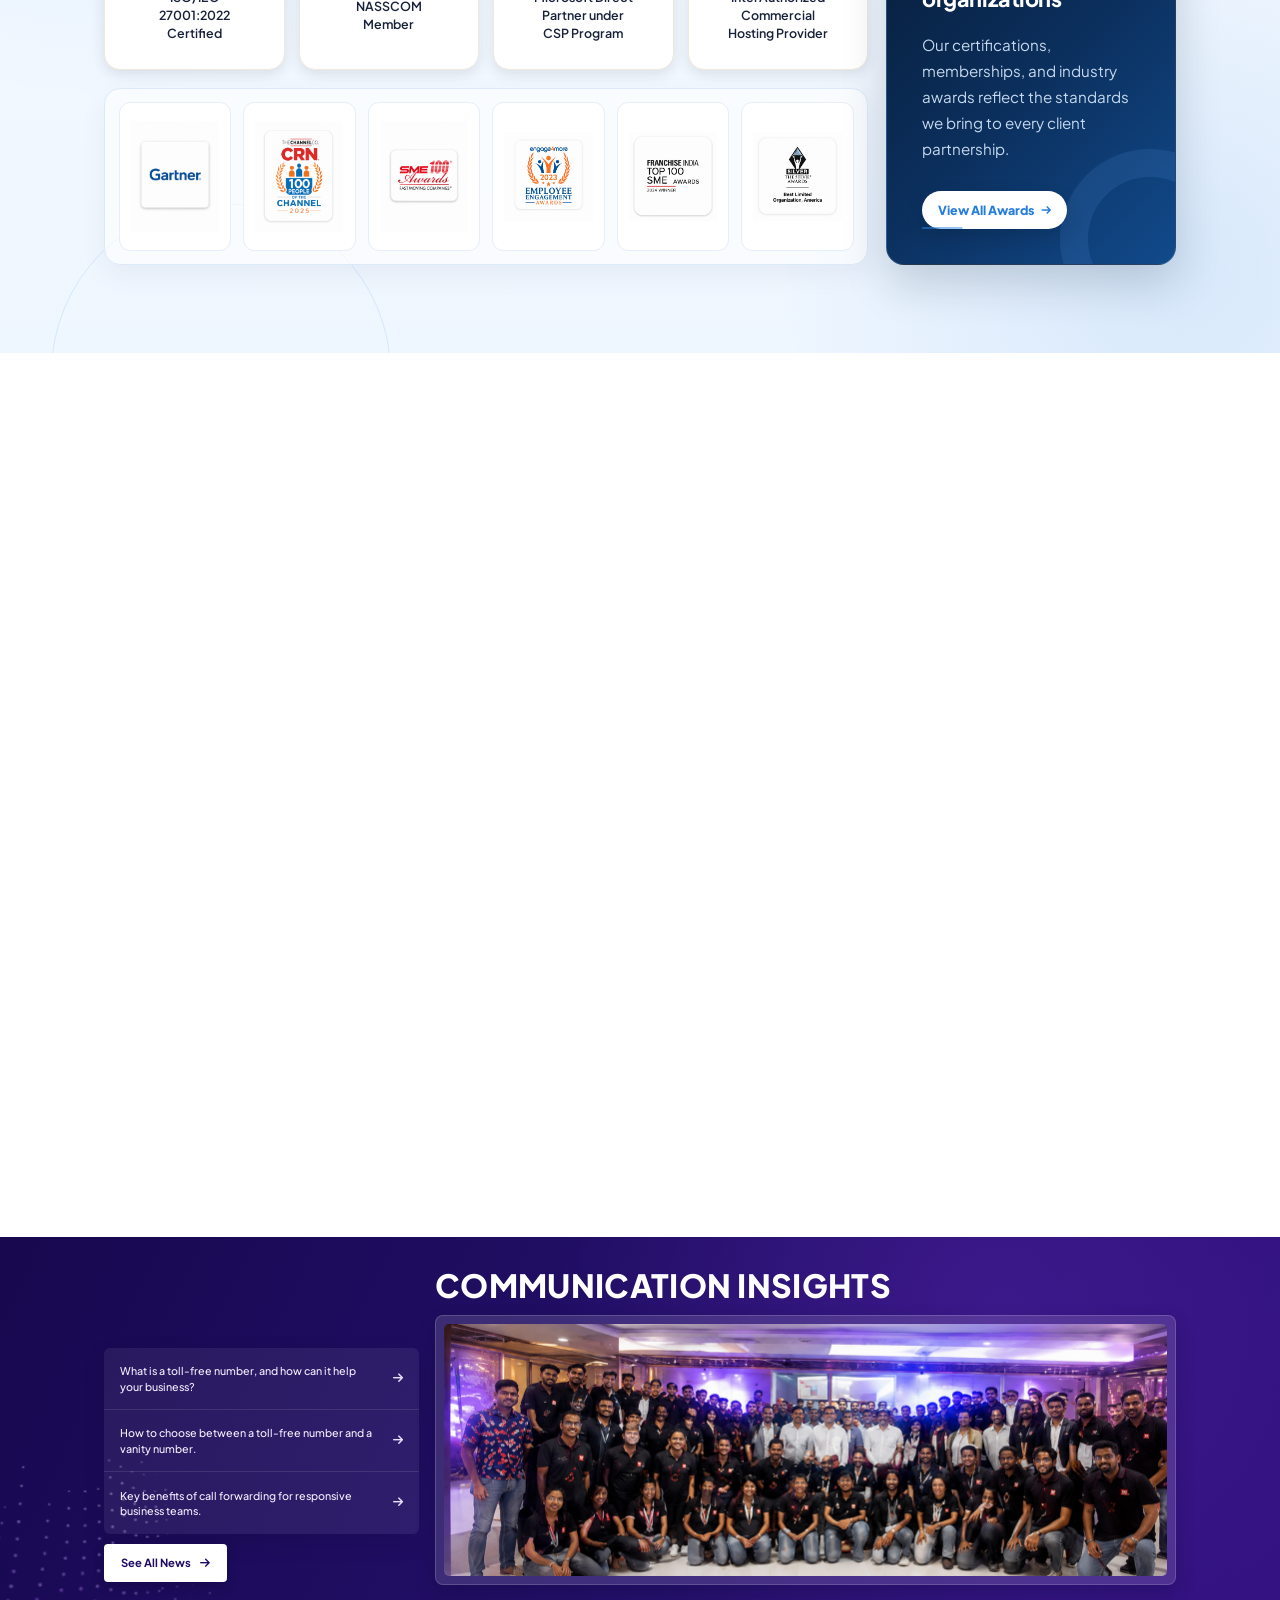
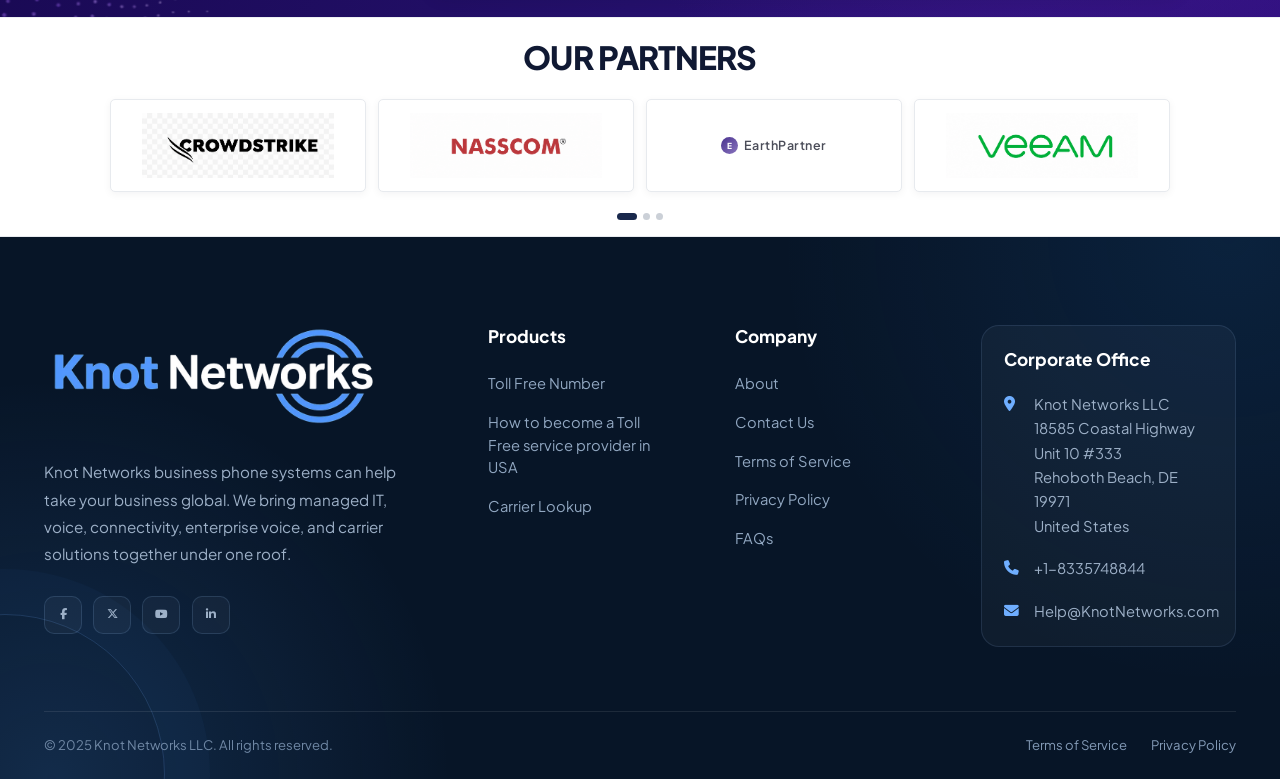
==== commit 1bbb4bbe: "backup before execute 012" ====
--- a/index.html
+++ b/index.html
@@ -49,7 +49,7 @@
        ========================================== -->
   <header class="main-header">
     <div class="container navbar">
-      <a href="#" class="brand-logo">
+      <a href="index.html" class="brand-logo">
         <img src="assets/img/logo.webp" alt="Knot Networks Logo" width="180">
       </a>
 
@@ -59,7 +59,7 @@
             Company <svg class="chevron-icon" viewBox="0 0 10 6"><path d="M1 1l4 4 4-4" /></svg>
           </button>
           <div class="nav-dropdown">
-            <a href="#company"><i class="fa-regular fa-building"></i><span><b>About Knot Networks</b><small>Flexible communication for modern business</small></span></a>
+            <a href="about-us.html"><i class="fa-regular fa-building"></i><span><b>About Knot Networks</b><small>Flexible communication for modern business</small></span></a>
             <a href="#company"><i class="fa-solid fa-earth-americas"></i><span><b>Worldwide Service</b><small>Communication solutions for growing companies</small></span></a>
             <a href="#contact"><i class="fa-solid fa-headset"></i><span><b>24/7 Support</b><small>Professional help when your team needs it</small></span></a>
           </div>
@@ -91,15 +91,15 @@
           <div class="nav-dropdown">
             <a href="#resources"><i class="fa-regular fa-newspaper"></i><span><b>Communication Insights</b><small>Practical guidance for business calling</small></span></a>
             <a href="https://www.knotnetworks.com/"><i class="fa-solid fa-magnifying-glass"></i><span><b>Carrier Lookup</b><small>Access useful number information</small></span></a>
-            <a href="https://www.knotnetworks.com/about"><i class="fa-regular fa-circle-question"></i><span><b>FAQs</b><small>Answers about products and service</small></span></a>
+            <a href="faq.html"><i class="fa-regular fa-circle-question"></i><span><b>FAQs</b><small>Answers about products and service</small></span></a>
           </div>
         </div>
         <a href="#solutions" class="nav-link">Features</a>
-        <a href="#contact" class="nav-link">Contact Us</a>
+        <a href="contact-us.html" class="nav-link">Contact Us</a>
       </nav>
 
       <div class="nav-actions">
-        <a href="#contact" class="btn-primary">
+        <a href="contact-us.html#message" class="btn-primary">
           Write to Us
           <svg class="btn-arrow" viewBox="0 0 14 14">
             <path d="M1 7h12M8 2l5 5-5 5" />
--- a/assets/css/style.css
+++ b/assets/css/style.css
@@ -4374,6 +4374,16 @@
 .footer-legal-links a { color: #839ab6; transition: color .25s ease; }
 .footer-legal-links a:hover { color: #6FAEFF; }
 
+/* Keep footer content aligned with the same container used by the header */
+.main-footer .footer-container {
+  width: 100%;
+  max-width: var(--container-max-width);
+  margin-right: auto;
+  margin-left: auto;
+  padding-right: 1.5rem;
+  padding-left: 1.5rem;
+}
+
 @media (max-width: 1024px) {
   .footer-main-grid { grid-template-columns: 1.4fr 1fr 1fr; }
   .footer-office { grid-column: 1 / -1; }
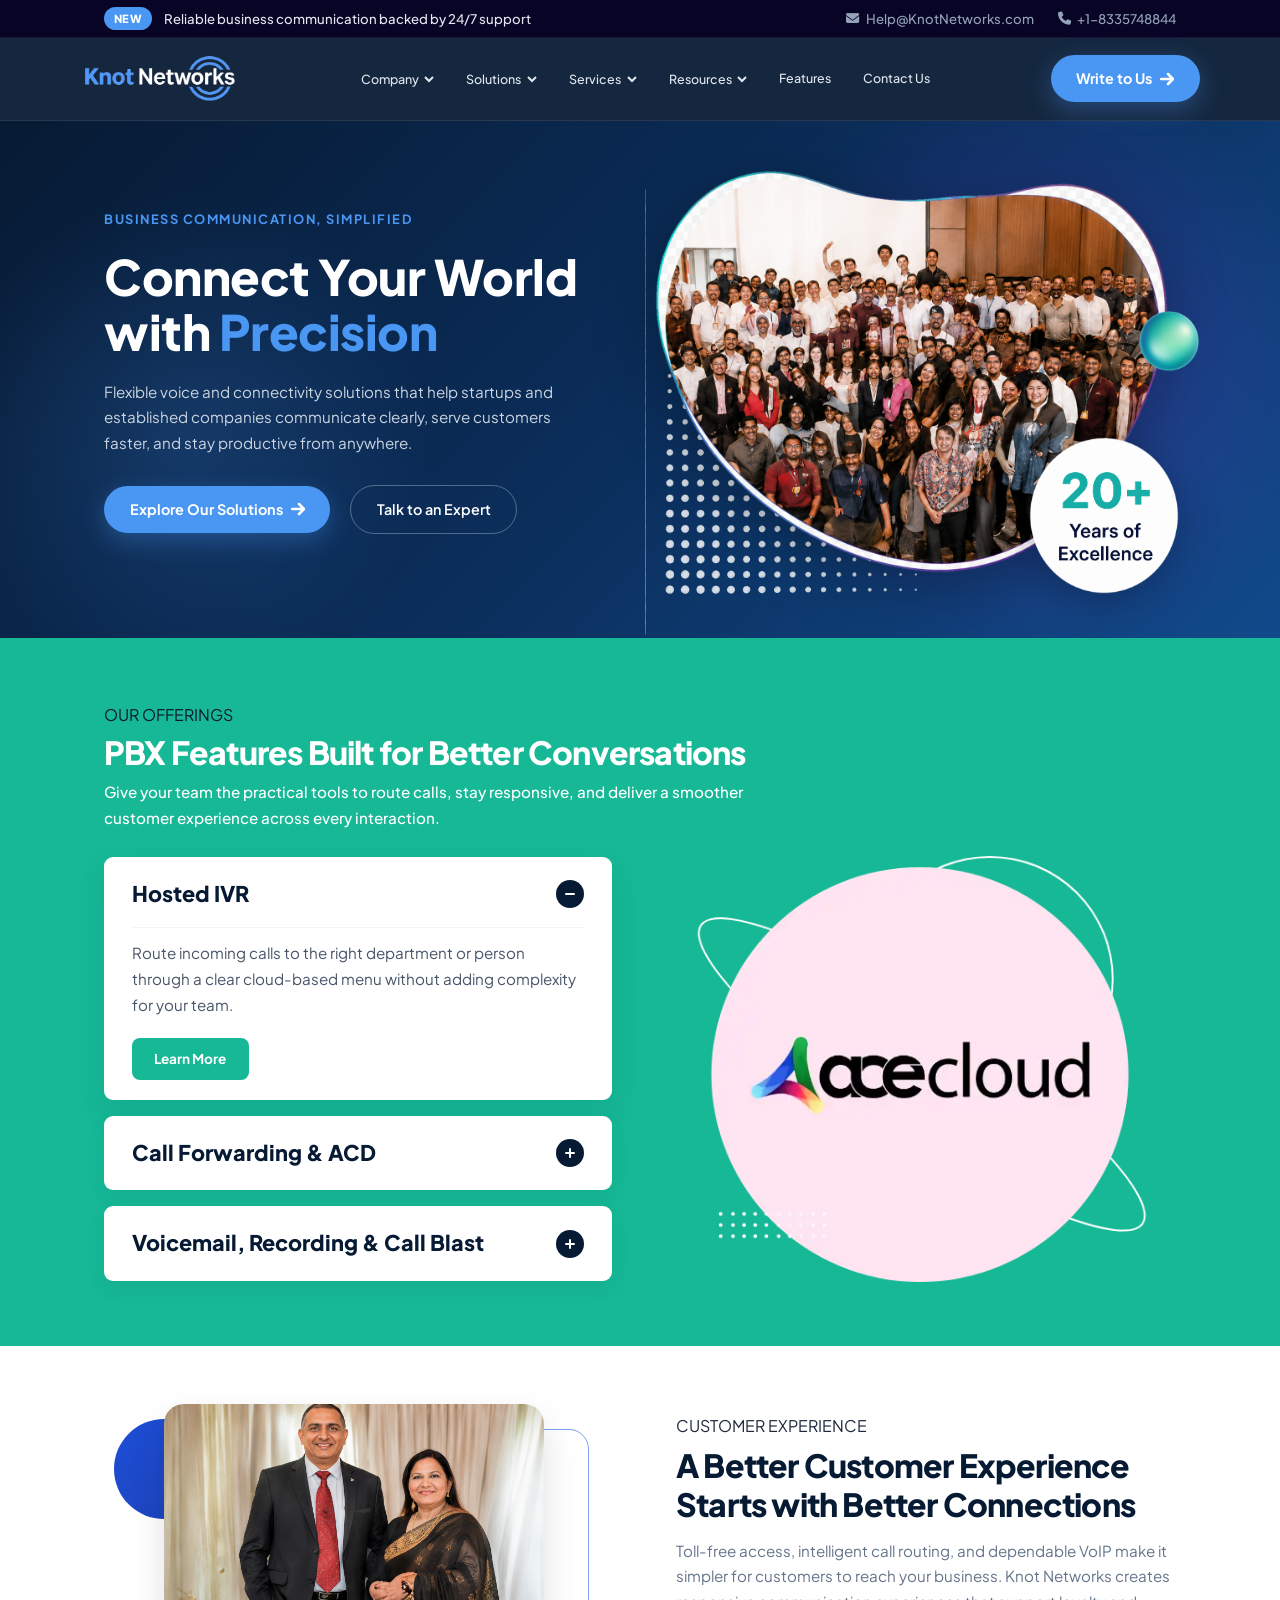
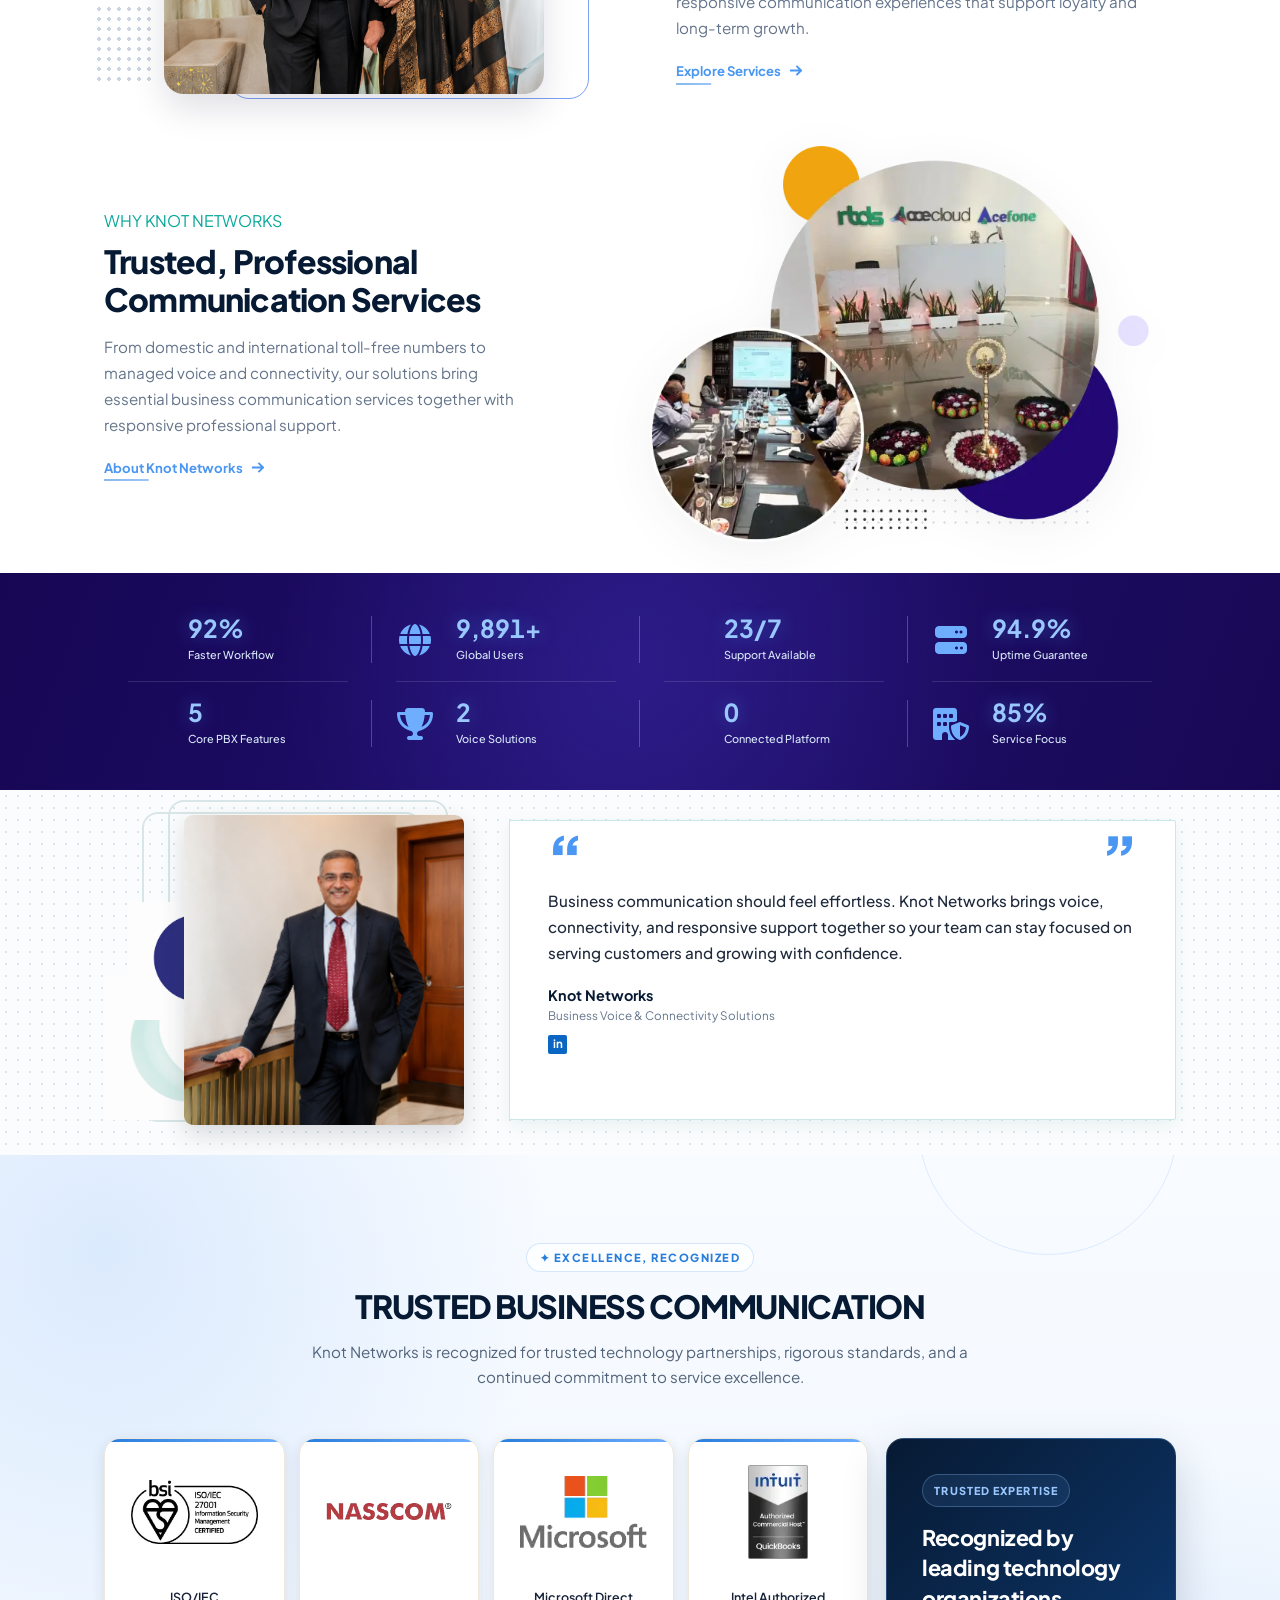
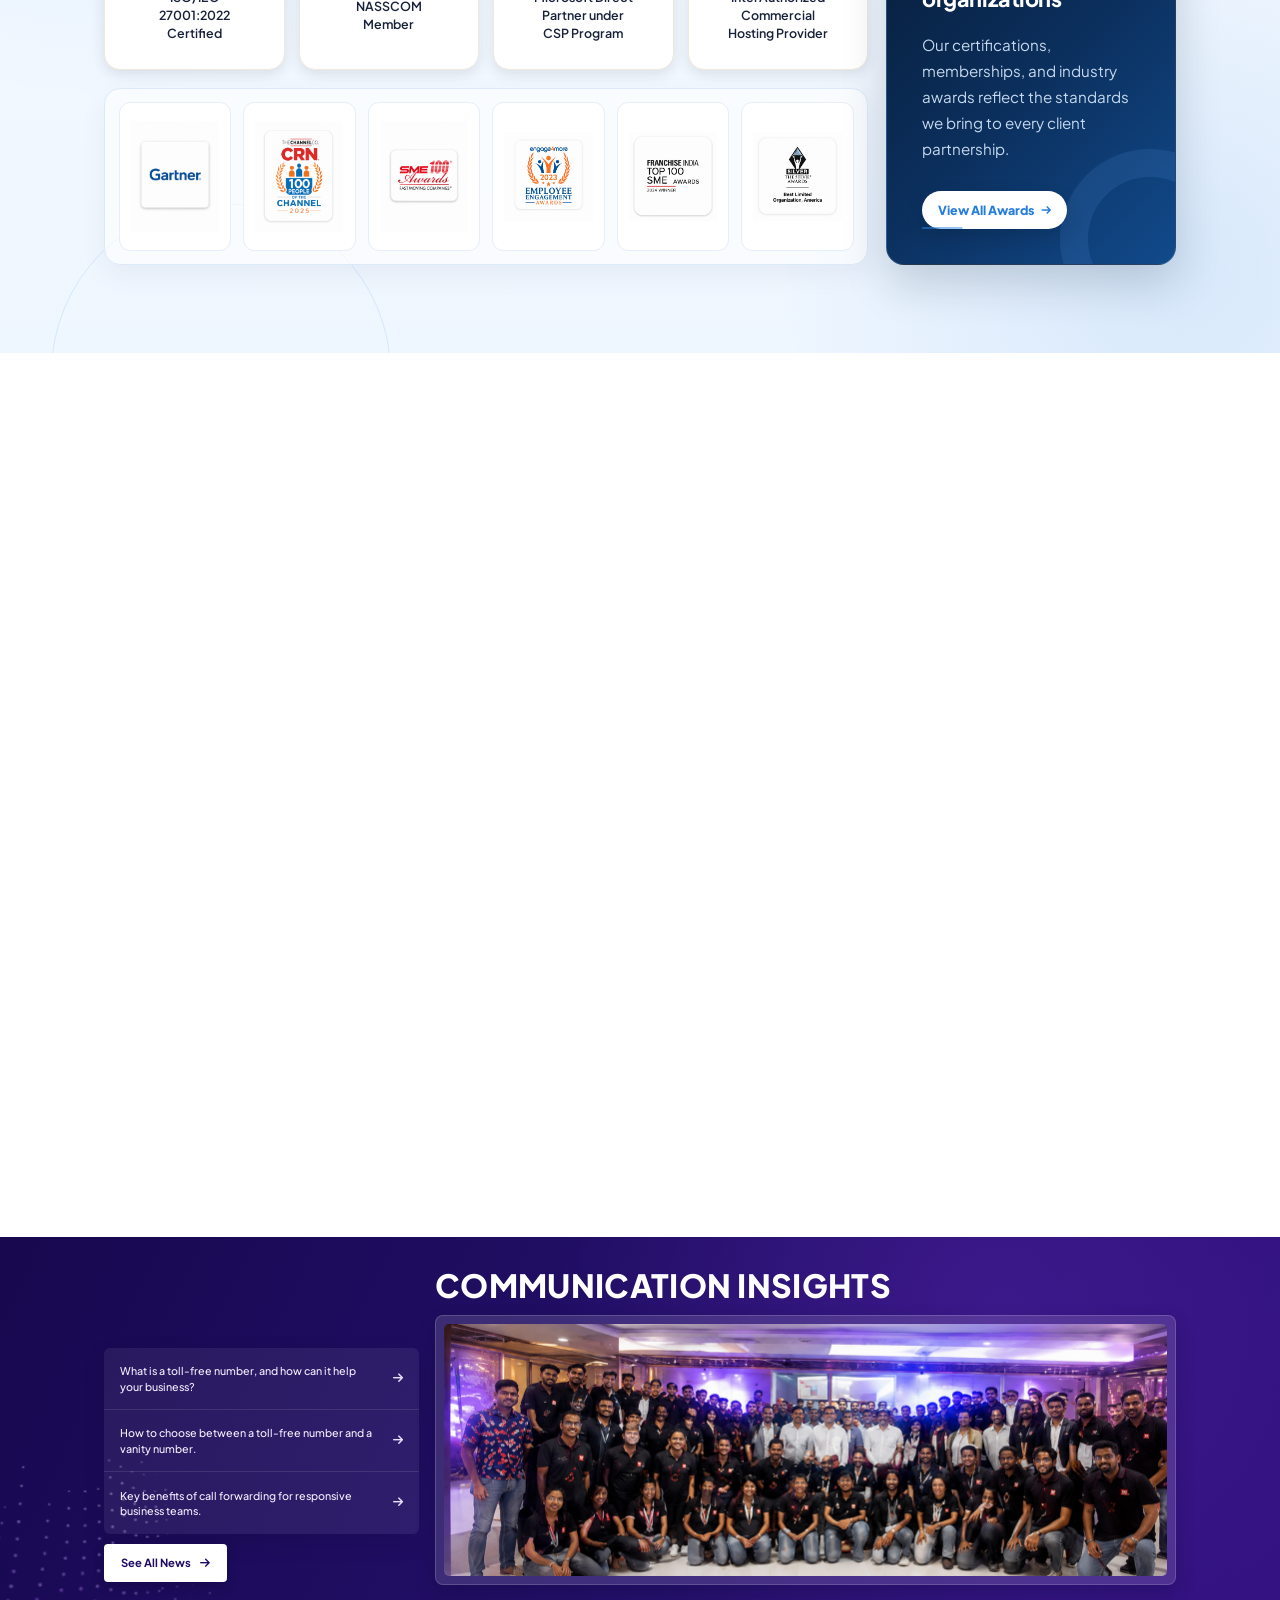
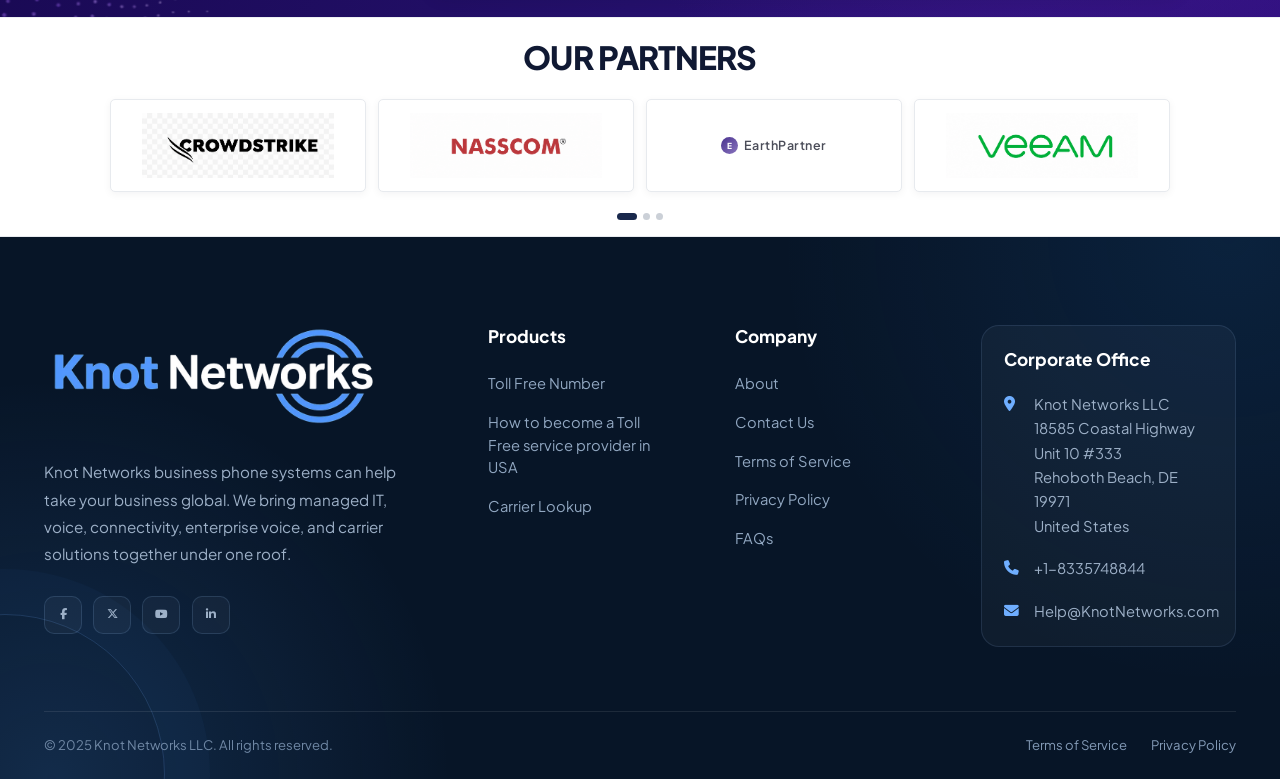
==== commit f42038a8: "backup before execute 013" ====
--- a/index.html
+++ b/index.html
@@ -728,6 +728,7 @@
     </div>
   </footer>
 
+  <script src="assets/js/shared-header.js"></script>
   <script src="assets/js/main.js"></script>
 </body>
 
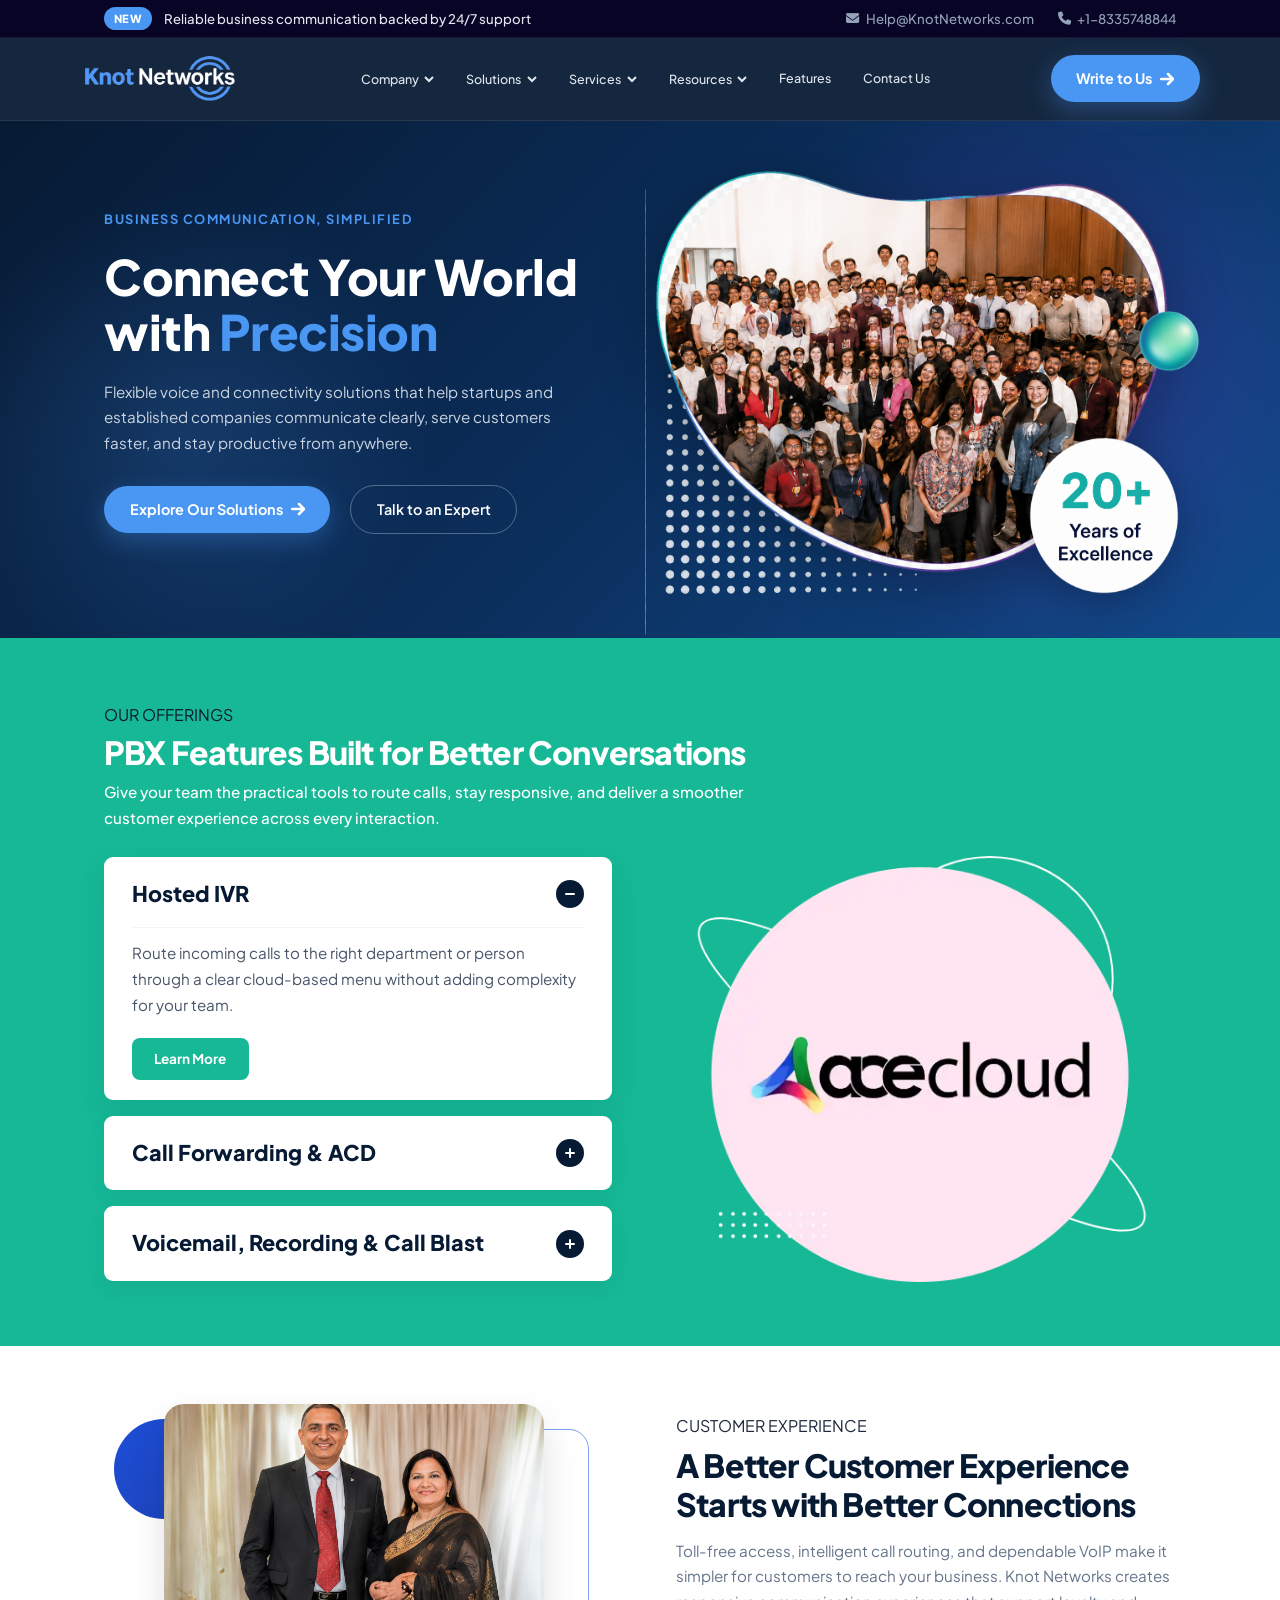
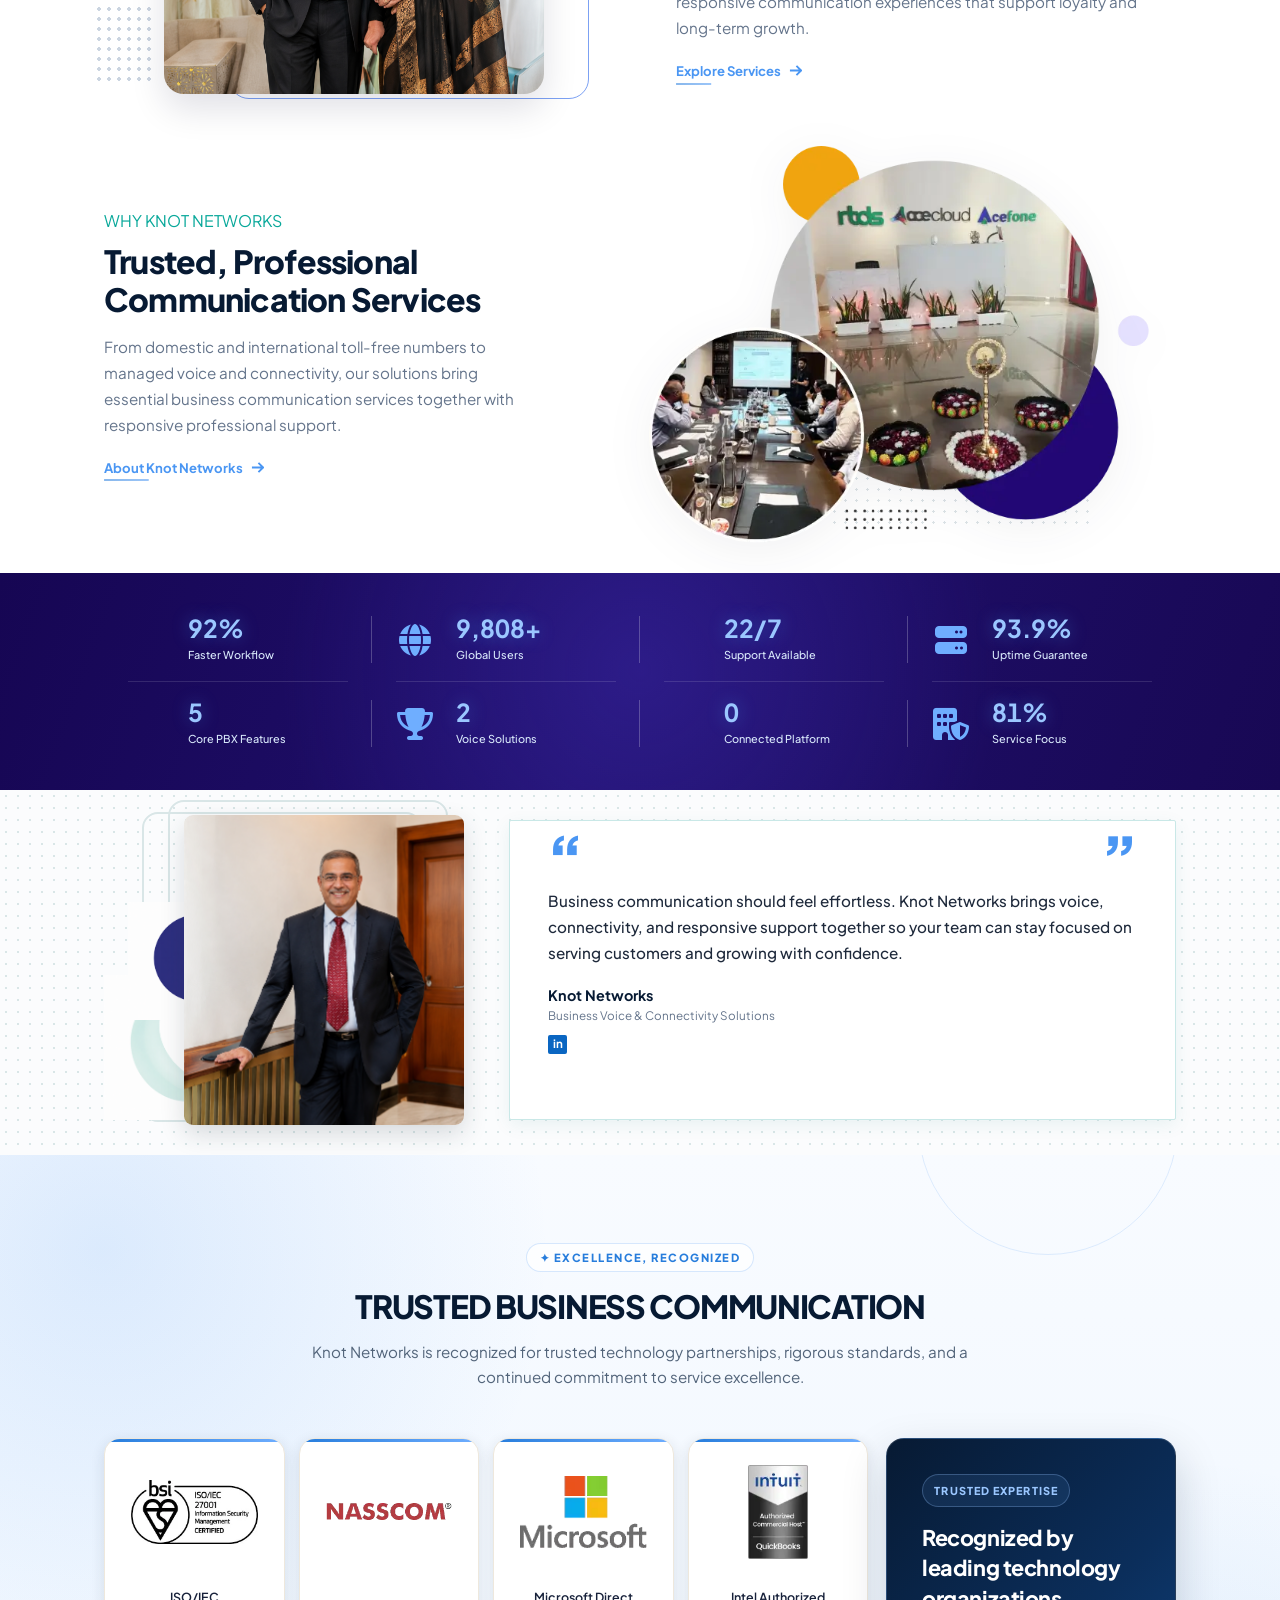
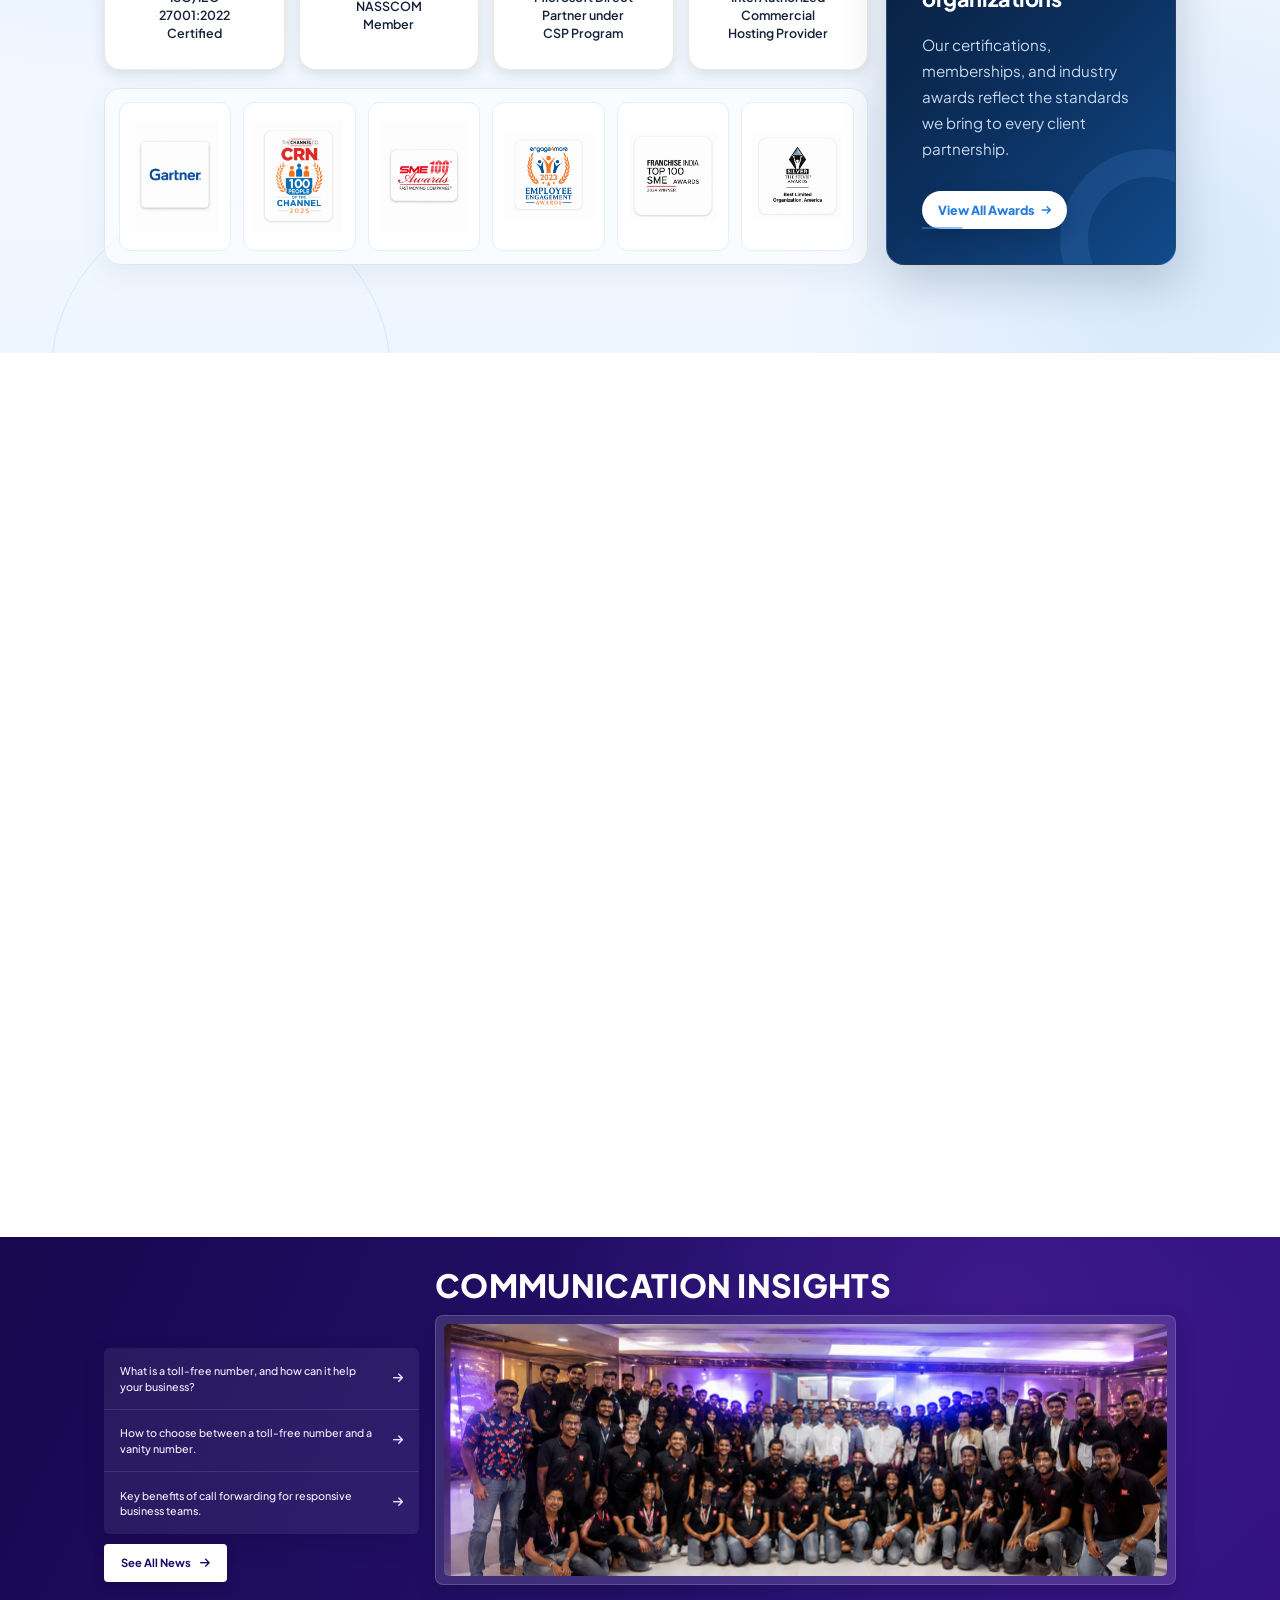
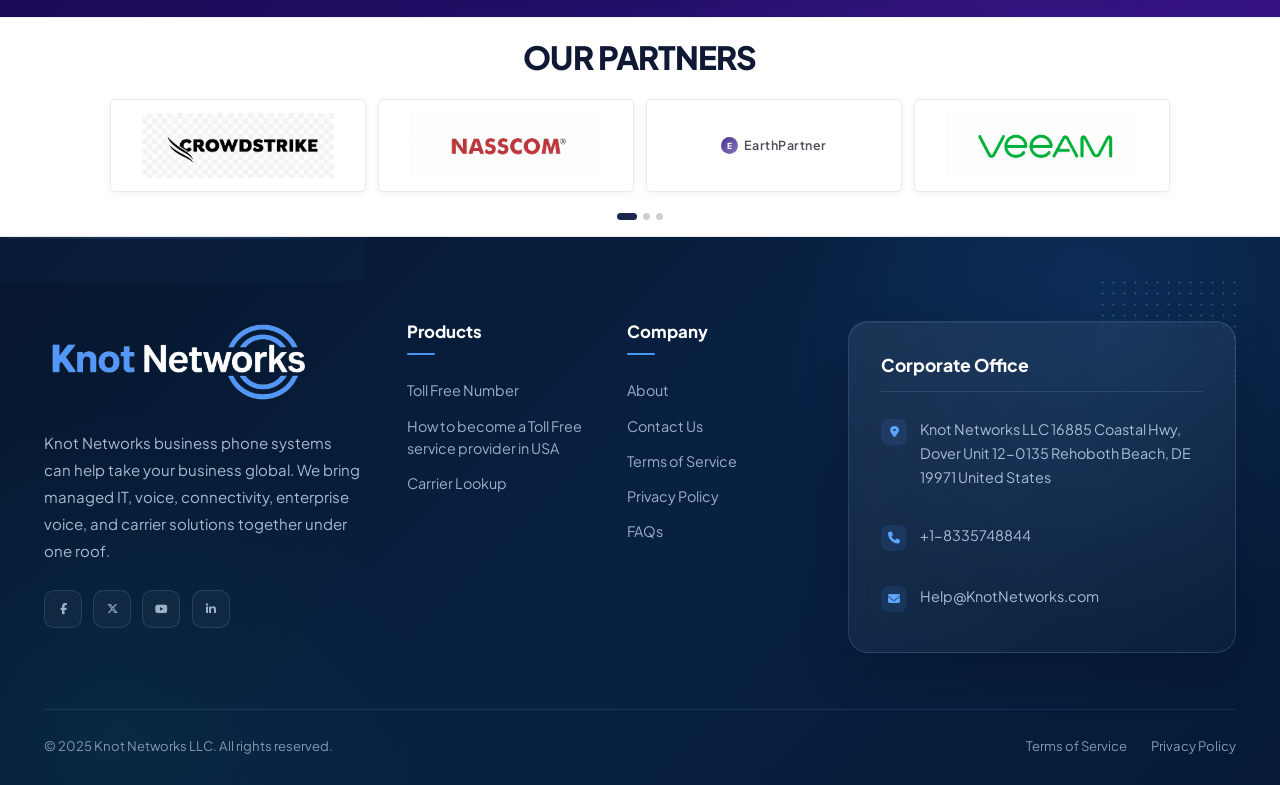
==== commit 94736641: "backup before execute 015" ====
--- a/index.html
+++ b/index.html
@@ -705,7 +705,7 @@
           <h3 class="footer-col-title">Corporate Office</h3>
           <a href="https://www.knotnetworks.com/contact" class="footer-office-item">
             <i class="fa-solid fa-location-dot" aria-hidden="true"></i>
-            <span>Knot Networks LLC<br>18585 Coastal Highway Unit 10 #333<br>Rehoboth Beach, DE 19971<br>United States</span>
+            <span>Knot Networks LLC 16885 Coastal Hwy, Dover Unit 12-0135 Rehoboth Beach, DE 19971 United States</span>
           </a>
           <a href="https://www.knotnetworks.com/" class="footer-office-item">
             <i class="fa-solid fa-phone" aria-hidden="true"></i>
--- a/assets/css/style.css
+++ b/assets/css/style.css
@@ -4403,3 +4403,162 @@
   .footer-office { grid-column: auto; }
   .footer-bottom-bar { flex-direction: column; align-items: flex-start; }
 }
+
+/* Professional shared footer refinement */
+.main-footer {
+  position: relative;
+  overflow: hidden;
+  padding: 5.25rem 0 1.8rem;
+  background:
+    radial-gradient(circle at 86% 12%, rgba(39, 125, 220, .14), transparent 27%),
+    radial-gradient(circle at 8% 90%, rgba(22, 184, 150, .07), transparent 25%),
+    linear-gradient(135deg, #06162d 0%, #082143 52%, #061a36 100%);
+}
+
+.main-footer::before {
+  position: absolute;
+  top: 0;
+  right: 0;
+  left: 0;
+  height: 1px;
+  background: linear-gradient(90deg, transparent, rgba(92, 166, 255, .7), transparent);
+  content: "";
+}
+
+.main-footer::after {
+  position: absolute;
+  top: 2.5rem;
+  right: 3%;
+  width: 145px;
+  height: 115px;
+  background-image: radial-gradient(rgba(99, 165, 242, .25) 1.2px, transparent 1.3px);
+  background-size: 11px 11px;
+  content: "";
+  pointer-events: none;
+}
+
+.main-footer .footer-container { position: relative; z-index: 1; }
+
+.footer-main-grid {
+  grid-template-columns: minmax(285px, 1.22fr) minmax(155px, .7fr) minmax(155px, .7fr) minmax(365px, 1.42fr);
+  gap: clamp(1.4rem, 2.3vw, 2.5rem);
+  align-items: stretch;
+  padding-bottom: 3.5rem;
+}
+
+.footer-brand-panel {
+  max-width: 390px;
+  padding-right: 1rem;
+}
+
+.footer-logo {
+  width: min(100%, 270px);
+  margin-bottom: 1.5rem;
+}
+
+.footer-brand-copy {
+  max-width: 355px;
+  margin-bottom: 1.65rem;
+  color: #a8bad0;
+  font-size: .94rem;
+  line-height: 1.8;
+}
+
+.footer-col-title {
+  position: relative;
+  padding-bottom: .75rem;
+  font-size: 1.05rem;
+}
+
+.footer-column:not(.footer-office) .footer-col-title::after {
+  position: absolute;
+  bottom: 0;
+  left: 0;
+  width: 28px;
+  height: 2px;
+  border-radius: 99px;
+  background: #4a96f3;
+  content: "";
+}
+
+.footer-links-list { gap: .8rem; }
+.footer-links-list a { color: #9bafc7; font-size: .9rem; }
+
+.footer-office {
+  min-height: 320px;
+  padding: 2rem 2rem;
+  border: 1px solid rgba(113, 174, 245, .2);
+  border-radius: 20px;
+  background:
+    linear-gradient(145deg, rgba(255, 255, 255, .075), rgba(255, 255, 255, .025));
+  box-shadow:
+    0 18px 45px rgba(0, 8, 25, .22),
+    inset 0 1px 0 rgba(255, 255, 255, .055);
+  backdrop-filter: blur(10px);
+}
+
+.footer-office .footer-col-title {
+  margin-bottom: 1.15rem;
+  padding-bottom: .9rem;
+  border-bottom: 1px solid rgba(144, 188, 238, .15);
+  font-size: 1.1rem;
+}
+
+.footer-office-item {
+  grid-template-columns: 26px minmax(0, 1fr);
+  gap: .8rem;
+  padding: .5rem 0;
+  color: #a9bdd4;
+  font-size: .9rem;
+  line-height: 1.65;
+}
+
+.footer-office-item i {
+  display: grid;
+  width: 26px;
+  height: 26px;
+  margin-top: .05rem;
+  border-radius: 8px;
+  background: rgba(74, 150, 243, .12);
+  color: #5ca6ff;
+  font-size: .75rem;
+  place-items: center;
+}
+
+.footer-office-item:hover {
+  color: #fff;
+  transform: translateX(3px);
+}
+
+.footer-bottom-bar {
+  padding-top: 1.55rem;
+  border-top: 1px solid rgba(143, 181, 226, .13);
+  color: #8198b4;
+  font-size: .82rem;
+}
+
+@media (max-width: 1100px) {
+  .footer-main-grid {
+    grid-template-columns: 1.25fr .75fr .75fr;
+  }
+
+  .footer-office {
+    grid-column: 1 / -1;
+    display: grid;
+    grid-template-columns: 1fr repeat(3, minmax(0, auto));
+    align-items: start;
+    gap: 1rem 2rem;
+  }
+
+  .footer-office .footer-col-title { grid-column: 1 / -1; }
+}
+
+@media (max-width: 720px) {
+  .main-footer { padding-top: 4rem; }
+  .footer-office { display: block; }
+}
+
+@media (max-width: 480px) {
+  .footer-brand-panel { padding-right: 0; }
+  .footer-office { padding: 1.45rem; }
+}
